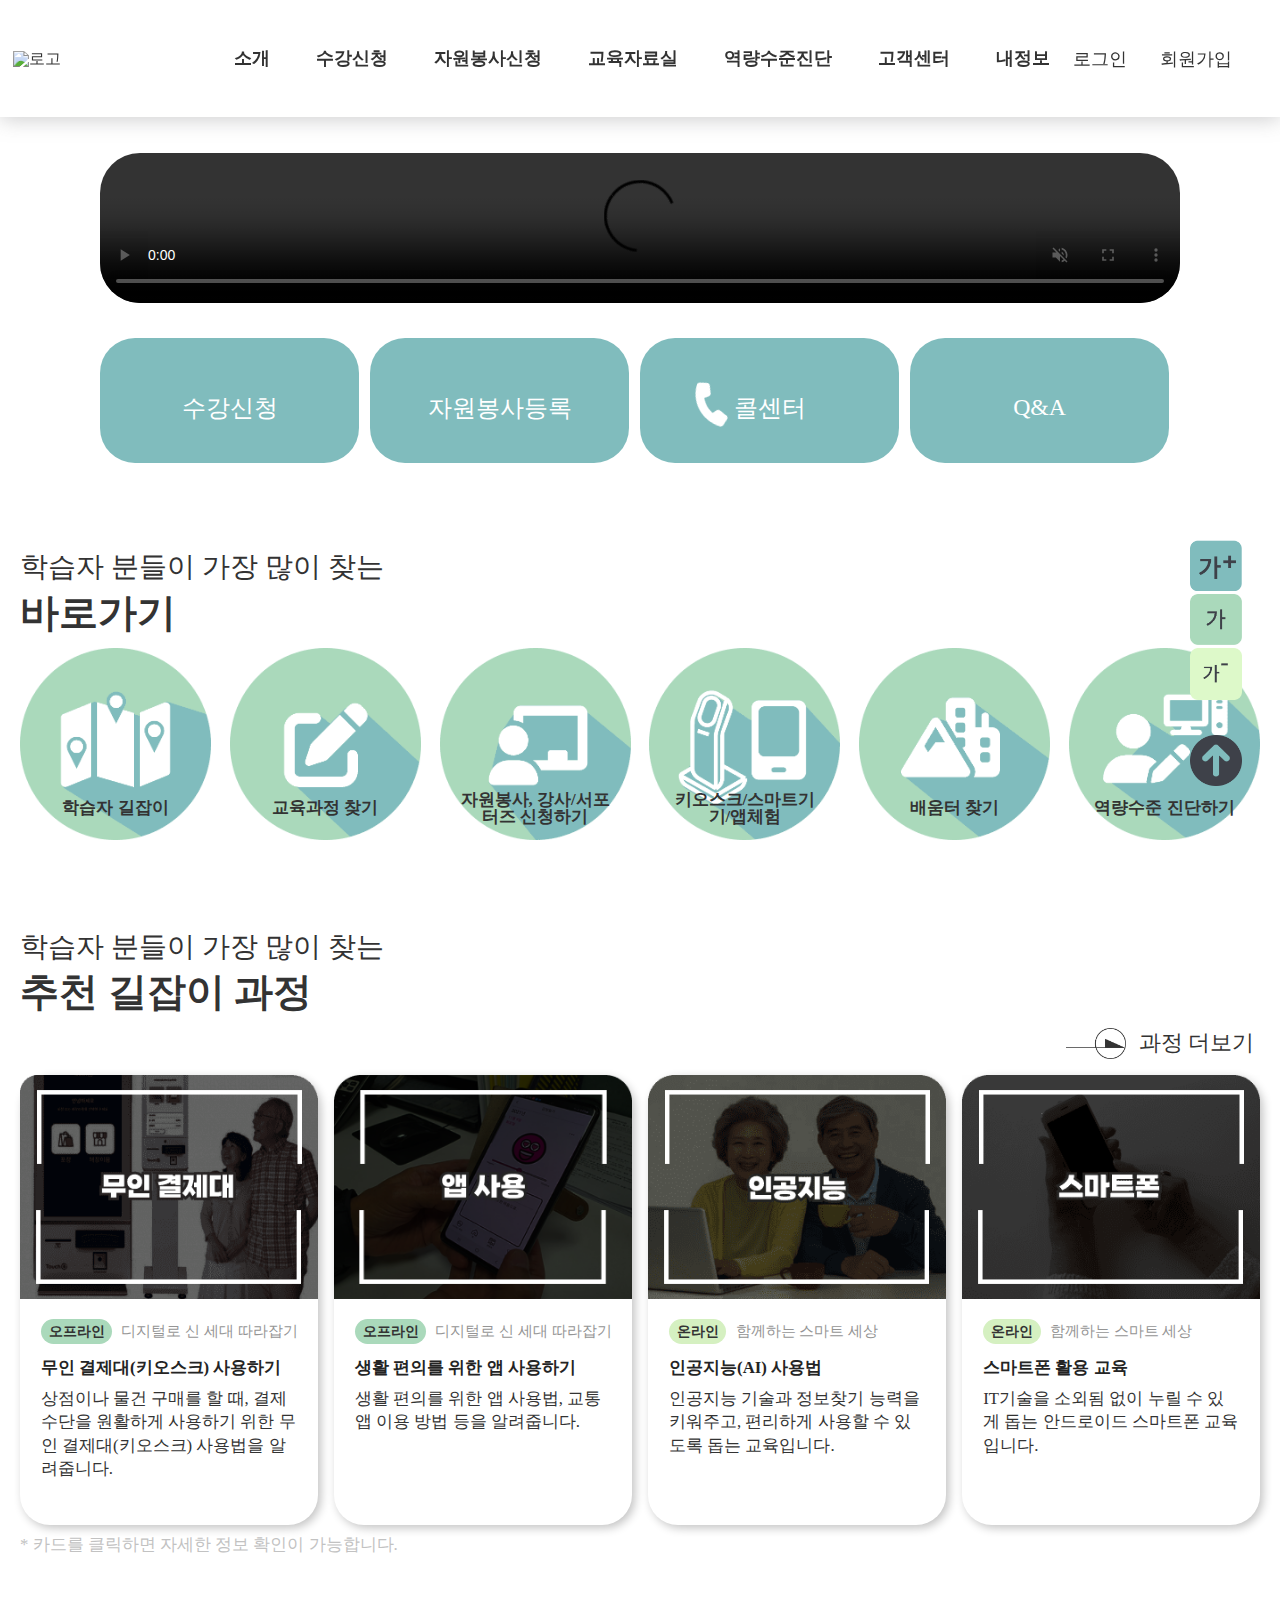
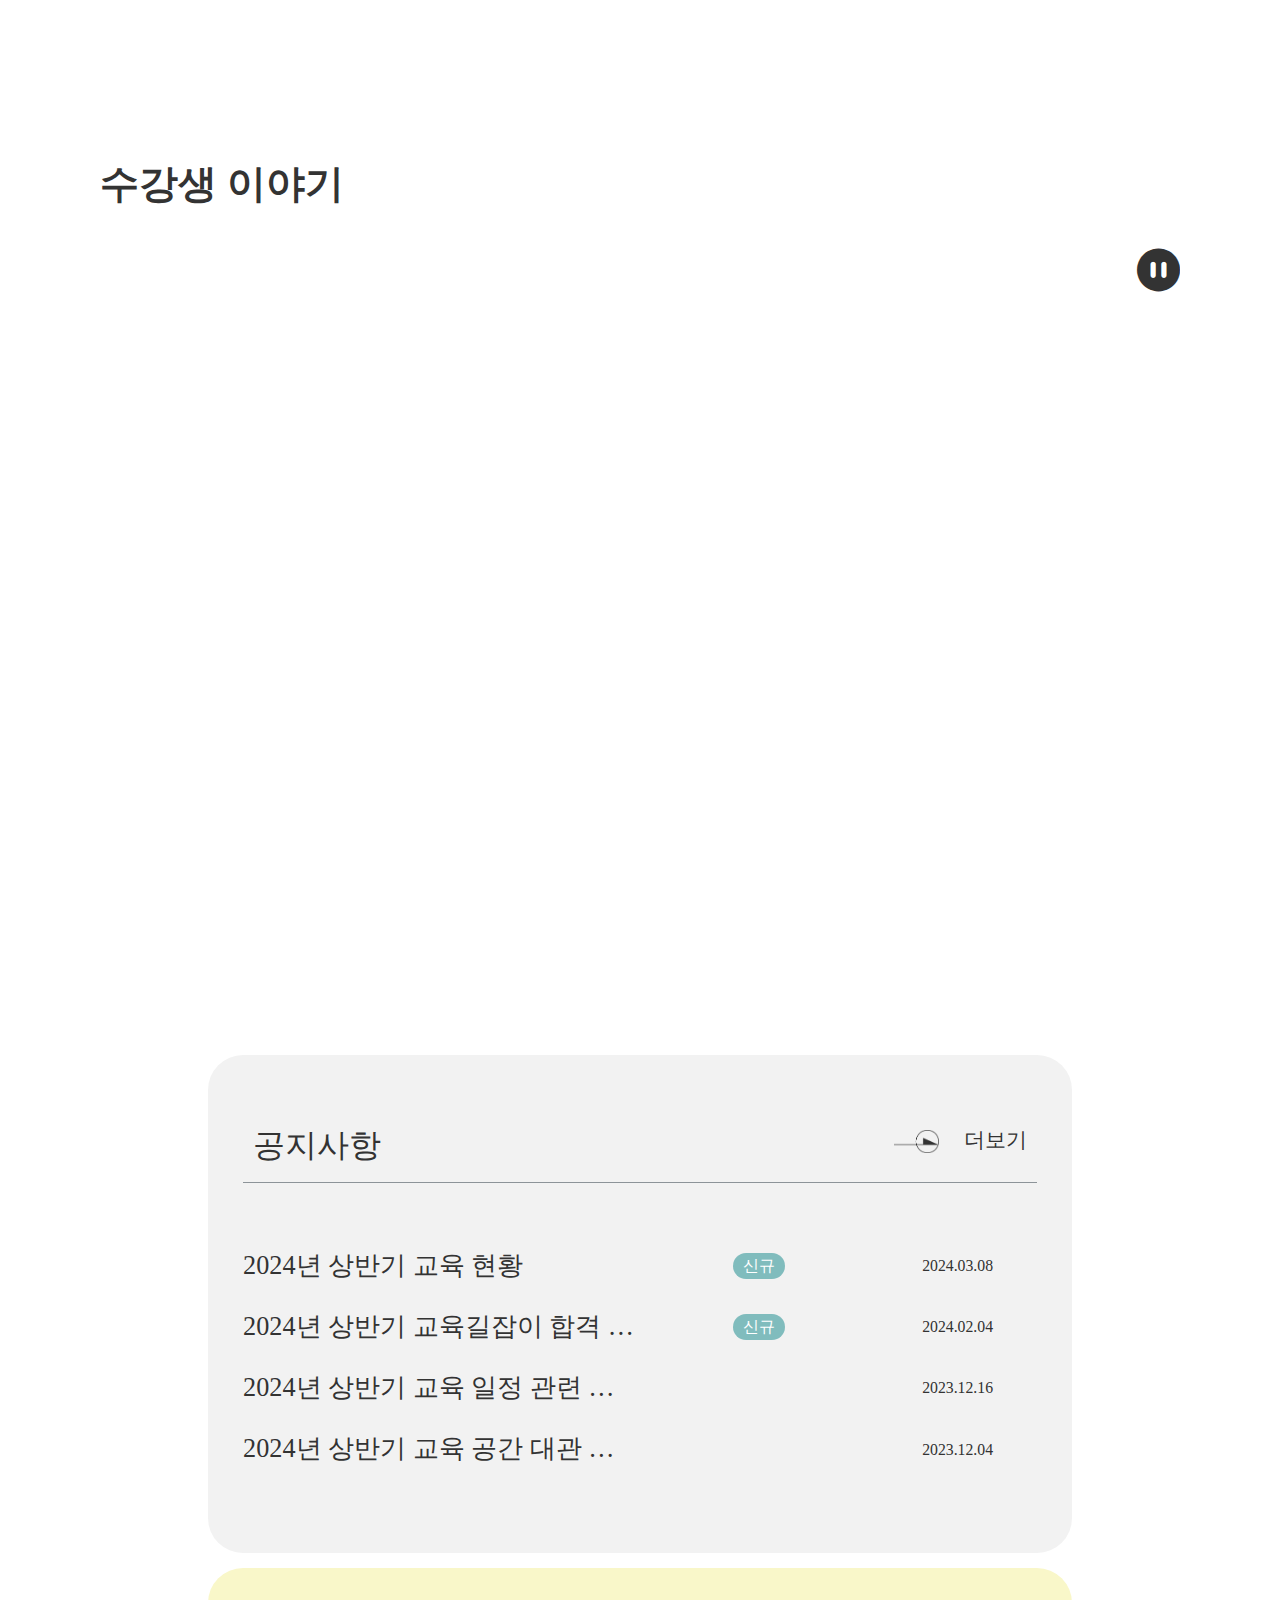
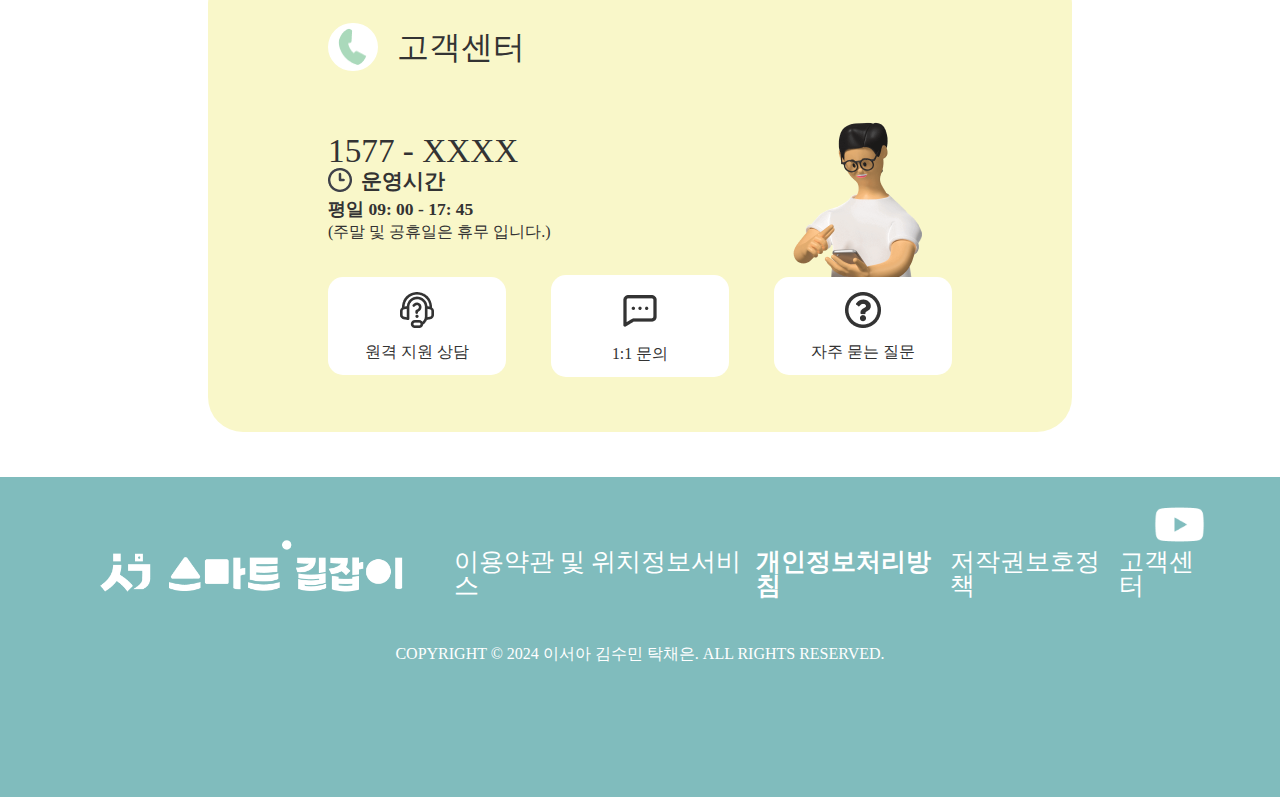
==== index.html @ c1d34598 "Merge branch 'master' into main" ====
<!DOCTYPE html>
<html lang="ko">
  <head>
    <!-- Google Tag Manager -->
    <script>
      (function (w, d, s, l, i) {
        w[l] = w[l] || [];
        w[l].push({ "gtm.start": new Date().getTime(), event: "gtm.js" });
        var f = d.getElementsByTagName(s)[0],
          j = d.createElement(s),
          dl = l != "dataLayer" ? "&l=" + l : "";
        j.async = true;
        j.src = "https://www.googletagmanager.com/gtm.js?id=" + i + dl;
        f.parentNode.insertBefore(j, f);
      })(window, document, "script", "dataLayer", "GTM-TXNQBZLL");
    </script>
    <!-- End Google Tag Manager -->

    <meta charset="UTF-8" />
    <meta name="viewport" content="width=device-width, initial-scale=1.0" />
    <title>스마트길잡이</title>
    <!-- ga적용 -->

    <!-- favicon -->
    <link rel="apple-touch-icon" sizes="57x57" href="/apple-icon-57x57.png" />
    <link rel="apple-touch-icon" sizes="60x60" href="/apple-icon-60x60.png" />
    <link rel="apple-touch-icon" sizes="72x72" href="/apple-icon-72x72.png" />
    <link rel="apple-touch-icon" sizes="76x76" href="/apple-icon-76x76.png" />
    <link rel="apple-touch-icon" sizes="114x114" href="/apple-icon-114x114.png" />
    <link rel="apple-touch-icon" sizes="120x120" href="/apple-icon-120x120.png" />
    <link rel="apple-touch-icon" sizes="144x144" href="/apple-icon-144x144.png" />
    <link rel="apple-touch-icon" sizes="152x152" href="/apple-icon-152x152.png" />
    <link rel="apple-touch-icon" sizes="180x180" href="/apple-icon-180x180.png" />
    <link rel="icon" type="image/png" sizes="192x192" href="/android-icon-192x192.png" />
    <link rel="icon" type="image/png" sizes="32x32" href="/favicon-32x32.png" />
    <link rel="icon" type="image/png" sizes="96x96" href="/favicon-96x96.png" />
    <link rel="icon" type="image/png" sizes="16x16" href="/favicon-16x16.png" />
    <link rel="manifest" href="/manifest.json" />
    <meta name="msapplication-TileColor" content="#ffffff" />
    <meta name="msapplication-TileImage" content="/ms-icon-144x144.png" />
    <meta name="theme-color" content="#ffffff" />
    <link rel="icon" href="favicon/KqGP9zKJ.ico" />
    <!-- meta tag -->
    <meta name="title" content="노인을 위한 스마트 교육 플랫폼" />
    <meta name="description" content="노인 분들을 위한 쉽고 편리한 디지털 교육 플랫폼. 스마트폰 사용법부터 온라인 금융 관리까지, 생활에 필요한 다양한 교육 콘텐츠를 제공합니다." />
    <meta name="keywords" content="노인 교육, 스마트 교육, 디지털 리터러시, 온라인 학습, 노인 대상 스마트폰 교육, 노인을 위한 IT 교육, 노인 생활 지원, 노인 온라인 금융 관리" />
    <meta name="robots" content="index, follow" />
    <meta name="author" content="노인 스마트 교육 플랫폼" />
    <meta property="og:type" content="website" />
    <meta property="og:title" content="스마트길잡이" />
    <meta property="og:description" content="모든 연령층을 위한 쉽고 편리한 디지털 교육 플랫폼. 스마트폰 사용법부터 온라인 금융 관리까지, 생활에 필요한 다양한 교육 콘텐츠를 제공합니다." />
    <meta property="og:image" content="../images/meta.png" />

    <meta property="og:url" content="https://smartgiljabi-b.vercel.app/" />

    <!-- swiper css cdn -->
    <link rel="stylesheet" href="https://cdn.jsdelivr.net/npm/swiper@11/swiper-bundle.min.css" />
    <!-- fontawesome css cdn -->
    <link rel="stylesheet" href="https://cdnjs.cloudflare.com/ajax/libs/font-awesome/6.5.2/css/all.min.css" />
    <!-- 기본css -->
    <link rel="stylesheet" href="css/reset.css" />
    <link rel="stylesheet" href="css/all.css" />
    <link rel="stylesheet" href="css/font.css" />
    <!-- 개인 css -->
    <link rel="stylesheet" href="css/cheun.css" />
    <link rel="stylesheet" href="css/sumin.css" />
    <link rel="stylesheet" href="css/seoa.css" />
    <link rel="stylesheet" href="css/seoa_responsive.css" />
    <script src="https://code.jquery.com/jquery-latest.min.js"></script>
    <!-- swiper js cdn -->
    <script src="https://cdn.jsdelivr.net/npm/swiper@11/swiper-bundle.min.js"></script>
    <!-- 기본 js cdn -->
    <script src="js/html5shiv.js"></script>
    <!-- <script src="js/prefixfree.min.js"></script> -->
    <script src="js/respond.min.js"></script>
    <!-- <script src="https://ajax.googleapis.com/ajax/libs/jquery/3.5.1/jquery.min.js"></script> -->
    <!-- 개인 js -->
    <script src="js/cheun.js"></script>
    <script src="js/sumin.js"></script>
    <script src="js/seoa.js"></script>
    <script src="js/gesipan.js"></script>


    <!-- Google tag (gtag.js) -->
    <script async src="https://www.googletagmanager.com/gtag/js?id=G-F79E89B1V0"></script>
    <script>
      window.dataLayer = window.dataLayer || [];
      function gtag() {
        dataLayer.push(arguments);
      }
      gtag("js", new Date());

      gtag("config", "G-F79E89B1V0");
    </script>

  </head>
  <body id="txtbox">
    <!-- Google Tag Manager (noscript) -->
    <noscript><iframe src="https://www.googletagmanager.com/ns.html?id=GTM-TXNQBZLL" height="0" width="0" style="display: none; visibility: hidden"></iframe></noscript>
    <!-- End Google Tag Manager (noscript) -->
    <!-- 탑버튼 -->
    <div class="sidebtn">
      <div class="hangulbtn">
        <img src="images/topbtn/big.png" alt="빅" class="big" /> <br />
        <img src="images/topbtn/middle.png" alt="중간" class="middle" /> <br />
        <img src="images/topbtn/small.png" alt="작은" class="small" />
      </div>
      <br />
      <br />
      <div class="topbtn">
        <img src="images/topbtn/topbtn.png" alt="탑버튼" />
      </div>
    </div>
    <div class="wrap">
      <!-- 채은영역 -->
      <div class="header-wrap .scrolled">
        <div class="header">
          <!-- 모바일메뉴 -->
          <a href="#" class="logo">
            <img src="images/main_logo.png" alt="로고" />
          </a>
          <div class="header-menuline">
            <div class="header-menu">
              <ul>
                <li><a href="">소개</a></li>
                <li class="hd-menu1"><a href="">수강신청</a></li>
                <li id="volunteer-apply"><a href="">자원봉사신청</a></li>
                <li><a href="gesipan.html">교육자료실</a></li>
                <li><a href="">역량수준진단</a></li>
                <li><a href="">고객센터</a></li>
                <li><a href="">내정보</a></li>
              </ul>
              <ul>
                <li class="hd-menu2"><a href="">교육과정찾기</a></li>
                <li class="hd-menu3"><a href="">자원봉사등록</a></li>
              </ul>
            </div>
            <div class="header-signup">
              <div id="login-section">
                <a href="login.html"><button id="login-button">로그인</button></a>
              </div>
              <div id="dashboard-section" style="display: none">
                <div id="username-display"></div>
                <button id="logout-button">로그아웃</button>
              </div>
              <div id="signup-section">
                <button id="signup-button">회원가입</button>
              </div>
            </div>
            <!-- 모바일메뉴 -->
            <button class="mbt">
              <span></span>
              <span></span>
              <span></span>
            </button>
            <div class="nav-mb">
              <ul class="nav-mb-gnb">
                <div class="nav-flex">
                  <li><a href="login.html">로그인</a></li>
                  <li><a href="#">회원가입</a></li>
                </div>
                <li><a href="#">소개</a></li>
                <li><a href="#">수강신청</a></li>
                <li><a href="#">자원봉사신청</a></li>
                <li><a href="gesipan.html">교육자료실</a></li>
                <li><a href="#">역량수준진단</a></li>
                <li><a href="#">고객센터</a></li>
                <li><a href="#">내정보</a></li>
              </ul>
            </div>
          </div>
        </div>
      </div>
      <div class="visual-wrap inner">
        <video src="images/vi.mp4" controls autoplay muted id="vs-video"></video>
        <div class="visual-button">
          <div class="flex1">
            <a href=""><button class="sugang">수강신청</button></a>
            <a href=""><button class="bongsa">자원봉사등록</button></a>
          </div>
          <div class="flex2">
            <a href=""
              ><button class="callcenter"><img src="images/phonepng.png" alt="콜센터이미지" id="callimg" />콜센터</button></a
            >
            <a href=""><button class="qna">Q&A</button></a>
          </div>
        </div>
      </div>
      <!-- 서아영역 -->
      <section class="shortcut">
        <div class="inner">
          <p class="find">학습자 분들이 가장 많이 찾는</p>
          <h2 class="section-title">바로가기</h2>
          <ul class="shortcutbtn">
            <li class="shortcutbtnli">
              <div class="padding"><span class="shortbtnti">학습자 길잡이</span></div>
              <img class="shortbtnimg" src="images/shortcut/giljab.png" alt="학습자 길잡이" />
            </li>
            <li class="shortcutbtnli">
              <div class="padding"><span class="shortbtnti">교육과정 찾기</span></div>
              <img class="shortbtnimg" src="images/shortcut/gyouk.png" alt="교육과정 찾기" />
            </li>
            <li class="shortcutbtnli">
              <div class="padding">
                <span class="shortbtnti">자원봉사, 강사/서포터즈 신청하기</span>
              </div>
              <img class="shortbtnimg" src="images/shortcut/jawon.png" alt="자원봉사" />
            </li>
            <li class="shortcutbtnli">
              <div class="padding"><span class="shortbtnti">키오스크/스마트기기/앱체험</span></div>
              <img class="shortbtnimg" src="images/shortcut/kiosk.png" alt="키오스크" />
            </li>
            <li class="shortcutbtnli">
              <div class="padding"><span class="shortbtnti">배움터 찾기</span></div>
              <img class="shortbtnimg" src="images/shortcut/baeum.png" alt="배움터 찾기" />
            </li>
            <li class="shortcutbtnli">
              <div class="padding"><span class="shortbtnti">역량수준 진단하기</span></div>
              <img class="shortbtnimg" src="images/shortcut/sujun.png" alt="역량수준 진단" />
            </li>
          </ul>
        </div>
      </section>
      <section class="recommend">
        <div class="inner">
          <p class="find">학습자 분들이 가장 많이 찾는</p>
          <h2 class="section-title">추천 길잡이 과정</h2>
          <a href="#" class="morebtn"
            ><img src="images/recommend/morebtn.png" alt="버튼" />
            <p class="recommendmore">과정 더보기</p></a
          >
          <ul>
            <li>
              <img src="images/recommend/kiosk0.png" alt="무인결제대" id="changeableImage" class="image-size" />
              <div class="gangbox">
                <div class="subtit">
                  <span class="offline">오프라인</span>
                  <span class="gangboxtit">디지털로 신 세대 따라잡기</span>
                </div>
                <p class="ksas">무인 결제대(키오스크) 사용하기</p>
                <p class="ksas2">상점이나 물건 구매를 할 때, 결제수단을 원활하게 사용하기 위한 무인 결제대(키오스크) 사용법을 알려줍니다.</p>
              </div>
            </li>
            <li>
              <img src="images/recommend/app0.png" alt="앱사용" id="changeableImage2" class="image-size" />
              <div class="gangbox">
                <div class="subtit">
                  <span class="offline">오프라인</span>
                  <span class="gangboxtit">디지털로 신 세대 따라잡기</span>
                </div>
                <p class="ksas">생활 편의를 위한 앱 사용하기</p>
                <p class="ksas2">생활 편의를 위한 앱 사용법, 교통 앱 이용 방법 등을 알려줍니다.</p>
              </div>
            </li>
            <li>
              <a href="gesipan.html">

                <img src="images/recommend/AI0.png" alt="인공지능" id="changeableImage3" class="image-size" />
                <div class="gangbox">
                  <div class="subtit">
                    <span class="online">온라인</span>
                    <span class="gangboxtit">함께하는 스마트 세상</span>
                  </div>
                  <p class="ksas">인공지능(AI) 사용법</p>
                  <p class="ksas2">인공지능 기술과 정보찾기 능력을 키워주고, 편리하게 사용할 수 있도록 돕는 교육입니다.</p>
                </div>
              </a>
            </li>
            <li>
              <a href="gesipan.html">
                <img src="images/recommend/smartphone0.png" alt="스마트폰" id="changeableImage4" class="image-size" />
                <div class="gangbox">
                  <div class="subtit">
                    <span class="online">온라인</span>
                    <span class="gangboxtit">함께하는 스마트 세상</span>
                  </div>
                  <p class="ksas">스마트폰 활용 교육</p>
                  <p class="ksas2">IT기술을 소외됨 없이 누릴 수 있게 돕는 안드로이드 스마트폰 교육입니다.</p>
                </div>
              </a>

            </li>
          </ul>
          <p class="card">* 카드를 클릭하면 자세한 정보 확인이 가능합니다.</p>
        </div>
      </section>
      <!-- 서아영역 -->
      <!-- 수민영역 -->
      <!-- 수강생 이야기 (review) 영역 -->
      <section class="review">
        <div class="inner">
          <h2 class="section-title">수강생 이야기</h2>
          <div class="swiper sw-review">
            <i class="fa-solid fa-circle-pause" id="stop_btn"></i>
            <div class="swiper-wrapper" id="data-review">
              <!-- json 데이터 출력 -->
            </div>
          </div>
        </div>
      </section>
      <!-- 공지사항 / 고객센터 영역 -->
      <section class="notice">
        <div class="inner">
          <div class="notice-box">
            <div class="notice-title-box">
              <h2 class="notice-title">공지사항</h2>
              <a href="#" class="cs-more">더보기</a>
            </div>
            <ul class="notice-list" id="data-notice">
              <!-- json 데이터 출력 -->
            </ul>
          </div>
          <div class="cs-center-box">
            <img src="images/phone-icon.png" alt="전화아이콘" class="phone-icon" />
            <h2 class="notice-title">고객센터</h2>
            <p class="cs-center-num">1577 - XXXX</p>
            <div class="time-box">
              <img src="images/clock-icon.png" alt="시계 아이콘" class="clock-icon" />
              <span class="time-title">운영시간</span>
              <p class="time-info">평일 09: 00 - 17: 45</p>
              <p class="time-info-sub">(주말 및 공휴일은 휴무 입니다.)</p>
            </div>

            <img src="images/csarea-people.png" alt="사람 이미지" class="cs-people-img" />
            <div class="cs-quick-menu-box">
              <a href="#">
                <img src="images/assist-icon.png" alt="원격지원상담" />
                <p class="quick-menu-title">원격 지원 상담</p>
              </a>
              <a href="#">
                <img src="images/message-icon.png" alt="1:1 문의" />
                <p class="quick-menu-title">1:1 문의</p>
              </a>
              <a href="#">
                <img src="images/frquestion-icon.png" alt="자주 묻는 질문" />
                <p class="quick-menu-title">자주 묻는 질문</p>
              </a>
            </div>
          </div>
        </div>
      </section>
      <!-- 하단 footer 영역 -->
      <footer class="footer">
        <a href="#" class="youtube-logo">
          <img src="images/youtube_logo.png" alt="유튜브 로고" />
        </a>
        <div class="footer-wrap">
          <a href="index.html" class="ft-logo">
            <img src="images/main_logo_w.png" alt="하단홈페이지로고" />
          </a>
          <a href="#">이용약관 및 위치정보서비스</a>
          <a href="#"><b>개인정보처리방침</b></a>
          <a href="#">저작권보호정책</a>
          <a href="#">고객센터</a>
        </div>
        <p class="copy">COPYRIGHT © 2024 이서아 김수민 탁채은. ALL RIGHTS RESERVED.</p>
      </footer>
    </div>
    <script>
      $(document).ready(function () {
        let currentFontSize = parseFloat($("html").css("font-size")); // 현재 html의 폰트 크기를 파싱

        $(".big").click(function () {
          if (currentFontSize < 21) {
            currentFontSize++; // 폰트 크기를 1px 증가
          }
          $("html").css("font-size", currentFontSize + "px");
        });

        $(".middle").click(function () {
          currentFontSize = 16; // 폰트 크기를 22px로 설정
          $("html").css("font-size", currentFontSize + "px");
        });

        $(".small").click(function () {
          if (currentFontSize > 11) {
            currentFontSize--; // 폰트 크기를 1px 감소
          }
          $("html").css("font-size", currentFontSize + "px");
        });
      });
    </script>
  </body>
</html>
---- css/all.css ----
@charset "utf-8";
* {
  margin: 0;
  padding: 0;
  box-sizing: border-box;
}
body {
  font-family: "Pretendard-Regular";
  font-size: 16px;
  color: #333;
}

/* 전체 section style */
.inner {
  max-width: 1400px;
  margin: 0 auto;
  padding: 45px 0;
}
.section-title {
  font-family: "GangwonEduPowerExtraBoldA";
  font-size: 2.75rem;
  font-weight: 700;
}
@media screen and (max-width: 1400px) {
  html {
    font-size: 14px;
  }
}

@media screen and (max-width: 480px) {
  html {
    font-size: 12px;
  }
}
---- css/font.css ----
@font-face {
  font-family: "Pretendard-Regular";
  src: url("https://cdn.jsdelivr.net/gh/Project-Noonnu/noonfonts_2107@1.1/Pretendard-Regular.woff") format("woff");
  font-weight: 400;
  font-style: normal;
}
@font-face {
    font-family: 'GangwonEduPowerExtraBoldA';
    src: url('https://cdn.jsdelivr.net/gh/projectnoonnu/noonfonts_2201-2@1.0/GangwonEduPowerExtraBoldA.woff') format('woff');
    font-weight: normal;
    font-style: normal;
}
---- css/cheun.css ----
@charset "utf-8";
@import url(font.css);
@import url(all.css);


.header-wrap {
  display: flex;
  position: fixed;
  top: 0;
  left: 0;
  width: 100%;
  background-color: rgba(255, 255, 255, 0.4); 
  backdrop-filter: blur(0); 
  transition: backdrop-filter 0.3s; 
  box-shadow: 0 2px 20px 0 rgba(117, 117, 119, 0.37);
  z-index: 1000; 
  height: 13%;
}
.header-wrap.scrolled {
  backdrop-filter: blur(7px); /* 블러 효과 적용 */
}

/* 스크롤 내렸을 때 블러 효과 적용 */


/* 모바일메뉴 */
.mbt {
  display: none;
  position: absolute;
  top: 40%;
  right: 58px;
  width: 40px;
  height: 30px;
  background-color: transparent;
  /* font-size: 0; */
  border: 0;
  cursor: pointer;
}
.mbt.active span {
  background-color: #222;
}
.mbt span {
  position: absolute;
  left: 0;
  top: 0;
  display: block;
  width: 100%;
  height: 2px;
  background-color: #000000;
}
.mbt span:nth-child(1) {
  top: 0;
  transform-origin: 0 50%;
  transition: all 0.3s;
}
.mbt.ani span:nth-child(1) {
  transform: rotate(45deg);
}
.mbt span:nth-child(2) {
  top: 50%;
}
.mbt.ani span:nth-child(2) {
  opacity: 0;
}
.mbt span:nth-child(3) {
  top: 100%;
  transform-origin: 0 50%;
  transition: all 0.3s;
}
.mbt.ani span:nth-child(3) {
  transform: rotate(-45deg);
}

/* 모바일 gnb */
.nav-mb {
  position: absolute;
  left: 100%;
  top: 100px;
  width: 100%;
  height: calc(100vh - 70px);
  background-color: #fff;
  opacity: 0;
  transition: all 0.3s;
}
.nav-mb.active {
  left: 0%;
  opacity: 1;
}
.nav-mb-gnb  li {
  line-height: 67px;
}
.nav-mb-gnb li a {
  display: block;
  padding: 0 40px;
  font-size: 24px;
  color: #222;
  border-bottom: 1px solid #e5e5e5;
}
.nav-flex >li > a{
  border-bottom: 0;
}
.header{
  position: relative;
  width: 100%;
  display: flex;
  align-items: center;
  padding: 1%;
}
.logo{
position: relative;
display: block;
  width: 20%;
  /* height: 100%; */
  /* background-color: #333333; */
}
.logo img{

 position: relative;
  width: 100%;
  /* height: 100%; */
  /* top: 16%; */

}
.header-menuline{
  display: flex;
  justify-content: space-around;
  width: 100%;
  padding: 1%;
  align-items: center;
 
}
.header-menu{
  width: 80%;
  position: relative;
}

.header-menu >ul{
  width: 100%;
  display: flex;
  gap: 1%;
  justify-content: space-between;
  font-size: 1.3rem;

}

.header-menu> ul >li> a{
display: block;
  color: #333333;
  text-decoration: none;
  font-family: "Pretendard-Regular";
  font-weight: 700;


 
}
.header-menu> ul >li >a:hover{
color: #80bcbd;


}
.hd-menu1{
position: relative;
}
.hd-menu1 > a{
display: block;
position: relative;
}

#login-button:hover{
color: #80bcbd;
}
#signup-button:hover{
color: #80bcbd;
}
.header-signup{
  display: flex;
  width: 20%;
  gap: 5%;
  align-items: center;
  justify-content: space-evenly;
}
#volunteer-apply{
position: relative;
}
.header-signup button{
  width: 100%;
  border: none;
  background: none;
 font-size: 1.3rem;
 
 font-family: "Pretendard-Regular";
 cursor: pointer;
 color: #333333;
}
.hd-menu2 {
display: none;
position: absolute;
top: 32px;
left:124px;
background-color: #80bcbd;
border-radius: 35px;
width:130px ;
text-align: center;
padding: 20px 0;
z-index: 1;
line-height: 1.2;
}
.hd-menu3{
display: none;
position: absolute;
top: 32px;
left: 324px;
background-color: #80bcbd;
border-radius: 35px;
width:130px ;
text-align: center;
padding: 20px 0;
z-index: 1;
line-height: 1.2;
}
.hd-menu2 >li{
text-align: center;
}
.hd-menu2.active{
display: block !important;

}
.hd-menu3.active{
display: block !important;

}
.hd-menu2 a{
display: block;
position: absolute;
color: #fff !important;
right: 13%;
text-align: center;
top: 22%;
font-size: 1.2rem;

}

.hd-menu3 a{
position: absolute;
color: #fff !important;
right: 13%;
text-align: center;
top: 22%;
font-size: 1.2rem;

}
.hd-menu3:hover{
background-color: #aad9bb;

}
#vs-video{
    width: 100%;
    border-radius: 40px;
    margin-top: 10%;
   height: 100%;
}

.visual-button{
    display: flex;
    width: 100%;
}
.flex1{
    display: flex;
    width: 100%;
margin-top: 3%;
}

.flex2{
    display: flex;
    width: 100%;
    margin-top: 3%;
}
/* .visual-button{
display: flex;
width: 100%;
margin-top: 3%;
justify-content: space-around;
} */
.visual-button  button {
    background-color: #80bcbd;
    border: 1px #80bcbd;
    border-radius: 35px;
    width: 96%;
    height: 125px;
    font-size: 1.7rem;
    font-family: 'GangwonEduPowerExtraBoldA';   
    color: #fff;
    padding-top: 5%;
    cursor: pointer;

}
.visual-button a{
    width: 100%;
}

.callcenter{
    align-items: center;
    position: relative;
}


#callimg{
    width: 15%;
    height: 30%;
    position: absolute;
    right: 65%;
    top:37%;
    transform: rotate(17deg);
}
.visual-button button:hover {
    background-color: #397072; 
    color: #ffffff; 
  }
 




  @media screen and (max-width: 1631px) {
    .hd-menu2 {
      /* display: none; */
      position: absolute;
      top: 130%;
      left: 10%;
      background-color: #80bcbd;
      border-radius: 35px;
      height: 147%;
      width: 11%;
      text-align: center;
      
      z-index: 1;
    }
    .hd-menu3 {
  
      top: 130%;
      left: 26.5%;
      height: 147%;
      width: 11.1%;
    }
    .hd-menu3 a{
    right: 13%;
    top: 22%;
    font-size: 1.1rem;
    }
    .hd-menu2 a{
  
    right: 13%;
    text-align: center;
    top: 22%;
    font-size: 1.1rem;
    
    }
  
  
  }
  @media screen and (max-width: 1494px){
    .hd-menu2 {
      /* display: none; */
      position: absolute;
      top: 130%;
      left: 9.5%;
      background-color: #80bcbd;
      border-radius: 35px;
      height: 147%;
      width: 11%;
      text-align: center;
      
      z-index: 1;
    }
    .hd-menu3 {
  
      top: 130%;
      left: 26%;
      height: 147%;
      width: 11.1%;
    }
    .hd-menu3 a{
    right: 13%;
    top: 22%;
    font-size: 1rem;
    }
    .hd-menu2 a{
  
    right: 13%;
    text-align: center;
    top: 22%;
    font-size: 1rem;
    
    }
  } 
  @media screen and (max-width: 1189px){
    .hd-menu2 {
      width: 12%;
      left: 24%;
    }
    .hd-menu3 {
      width: 12%;
     
      left: 7.5%;
    }
   
    
  }
  @media screen and (max-width: 1190px){
    .hd-menu2 {
      width: 12%;
      left: 9%;
    }
    .hd-menu3 {
      width: 12%;
      left: 25.2%;
    }
  
  
  }
  @media screen and (max-width: 944px){
    .header-menu ul{
        font-size: 1.1rem;
    }
    
  
    .visual-button button {
        font-size: 1.5rem;
        font-family: 'GangwonEduPowerExtraBoldA';
        color: #fff;
    }
 
}

@media screen and (max-width: 1077px){
  #phone1, #phone2{
    position: absolute;
    right: -7%;
    top: 55%;
   
  }
  .hd-menu2 {
    width: 14%;
    left: 9%;
  }
  .hd-menu3 {
    width: 14%;
    left: 25.2%;
  }
}

@media screen and (max-width: 881px){
  .visual-button > a > button {
    font-size: 1.2rem;}

    #phone1, #phone2{
      position: absolute;
      right: -11%;
      top: 38%;
     
    }
    .hd-menu2 {
      width: 16%;
      left: 6%;
    }
    .hd-menu3 {
      width: 16%;
      left: 23%;
    }
  
}

  @media screen and (max-width: 876px){
    .header-signup button {
        font-size: 1.2rem;
    }
  }
  @media screen and (max-width: 822px){
    .header-menu ul{
        font-size: 1rem;
    }
    .header-menuline{
        padding: 4.3%;
    }
  
    .header-signup button {
        font-size: 1rem;
    }
    #callimg {
        width: 15%;
        height: 30%;
        position: absolute;
        right: 70%;
        top: 37%;
        transform: rotate(17deg);
    }
  }
  @media screen and (max-width: 794px){

    .hd-menu2 {
      width: 17%;
      left: 6%;
    }
    .hd-menu3 {
      width: 17%;
      left: 23%;
    }
  
  
  }
  @media screen and (max-width: 768px){
    #vs-video {
      width: 100%;
      border-radius: 40px;
      margin-top: 18%;
  }
    .header-wrap {
      width: auto; /* 화면이 768px 이하일 때 너비를 자동으로 조정합니다. */
    }
    .logo {
      position: relative;
      display: block;
      width: 40%;
      /* height: 100%; */
      /* background-color: #333333; */
  }
    .visual-button{
    flex-direction: column;
}
.visual-button  button {

  font-size: 1.7rem;
  font-family: 'GangwonEduPowerExtraBoldA';   


}
.nav-flex{
  display: flex;
  justify-content: space-around;
border-bottom: 1px solid #e5e5e5;

}
#callimg {
    width: 12%;
    height: 30%;
    position: absolute;
    right: 65%;
    top: 37%;
    transform: rotate(17deg);
}

.header-menu{
    display: none;
}
.header-signup{
    display: none;
}
.mbt{
    display: block;
   
}


.mbt.ani {
    display: block;
}

.flex3{
  display: flex;
}
.nav-mb-gnb{
  display: block;
}



  }

  @media screen and (max-width: 712px){
    
      .header-menuline{
        display: flex;
        justify-content: space-around;
        width: 100%;
        padding: 1%;
        
    }
  }

  @media screen and (max-width: 547px){
    #vs-video{
      width: 100%;
      border-radius: 40px;
      margin-top: 20%;
     
  }
 
  }
  @media screen and (max-width: 460px){


    .logo{
      position: relative;
      display: block;
        width: 100%;
        /* height: 100%; */
        /* background-color: #333333; */
    }
    .logo img{
    
       position: relative;
        width: 100%;
        /* height: 100%; */
        /* top: 16%; */
    
    }

  }
  @media screen and (max-width: 370px){

    .visual-button  button {
      background-color: #80bcbd;
      border: 1px #80bcbd;
      border-radius: 20px;
      width: 96%;
      height: 125px;
      font-size: 1.7rem;
      color: #fff;
 
  
  }
    .visual-button a {
      width: 100%;
  }
  #callimg {
    width: 15%;
    height: 29%;
    position: absolute;
    right: 73%;
    top: 37%;
    transform: rotate(17deg);
}
#vs-video{
  width: 100%;
  border-radius: 22px;
  margin-top: 30%;
}

.logo{
  position: relative;
  display: block;
    width: 100%;
    /* height: 100%; */
    /* background-color: #333333; */
}
.logo img{

   position: relative;
    width: 100%;
    /* height: 100%; */
    /* top: 16%; */

}
.mbt {

  position: absolute;
  top: 40%;
  right: 20px;
  width: 30px;
  height: 20px;
  background-color: transparent;
  /* font-size: 0; */
  border: 0;
  cursor: pointer;
}
.visual-button a button{
  height: 200%;

}
.flex2{
  margin-top: 40px;
}
.nav-mb-gnb > li{
  line-height: 60px;
}
.nav-mb-gnb >li >a{
  font-size: 1.3rem;
}
.nav-flex >li >a{
  font-size: 1.3rem;
}




  }
  @media screen and (max-width: 320px){
    .visual-button  button {
      background-color: #80bcbd;
      border: 1px #80bcbd;
      border-radius: 20px;
      width: 96%;
      height: 125px;
      font-size: 1.7rem;
      color: #fff;
 
  
  }
    .visual-button a {
      width: 100%;
  }
  #callimg {
    width: 15%;
    height: 29%;
    position: absolute;
    right: 73%;
    top: 37%;
    transform: rotate(17deg);
}
#vs-video{
  width: 100%;
  border-radius: 22px;
  margin-top: 30%;
}

.logo{
  position: relative;
  display: block;
    width: 100%;
    /* height: 100%; */
    /* background-color: #333333; */
}
.logo img{

   position: relative;
    width: 100%;
    /* height: 100%; */
    /* top: 16%; */

}
.mbt {

  position: absolute;
  top: 40%;
  right: 20px;
  width: 30px;
  height: 20px;
  background-color: transparent;
  /* font-size: 0; */
  border: 0;
  cursor: pointer;
}
.visual-button a button{
  height: 200%;

}
.flex2{
  margin-top: 40px;
}
.nav-mb-gnb > li{
  line-height: 60px;
}
.nav-mb-gnb >li >a{
  font-size: 1.3rem;
}
.nav-flex >li >a{
  font-size: 1.3rem;
}

}
---- css/sumin.css ----
@charset "utf-8";
@import url(font.css);
@import url(all.css);
/* review 영역 */
.review {
  position: relative;
  display: block;
  padding: 7% 0;
}
.review .inner {
  height: 50.41vw;
  padding: 6% 0;
}
.sw-review {
  height: 100%;
  padding: 10% 0 0;
}
.sw-review .fa-solid {
  position: absolute;
  top: 30px;
  right: 0;
  font-size: 43px;
}
.sw-review .swiper-wrapper {
  height: 100%;
  transition-timing-function: linear;
  user-select: none;
}
.sw-review .swiper-slide {
  width: 62.5% !important;
  height: 100%;
}
/* big slide */
.swreview-wrap {
  position: relative;
  display: flex;
  justify-content: space-between;
  align-items: center;
  width: 100%;
  height: 100%;
}
.sw-review-left {
  position: relative;
  display: block;
  width: 40%;
  height: 100%;
  padding: 35px;
  background-color: #f2f2f2;
  border-radius: 35px 0 0 35px;
}
.sw-review-left img {
  vertical-align: top;
  padding-right: 15px;
}
.review-title {
  display: inline-block;
  padding: 5px 25px;
  margin-bottom: 14%;
  font-size: 1.625rem;
  font-weight: 700;
  text-align: center;
  border-radius: 15px;
  background-color: #fff;
}
.review-info-title {
  font-size: 1.625rem;
  font-weight: 700;
  line-height: 1.24;
  padding-left: 5%;
  margin-bottom: 14%;
  /* 줄바꿈 방지 */
  white-space: wrap;
  /* 상대너비 설정 */
  max-width: 100%;
  overflow: hidden;
}
.review-info-sub {
  padding-left: 5%;
  font-size: 1.25rem;
  color: #3e4149;
}
.review-year {
  padding-left: 5%;
  margin-top: 85%;
  color: #959595;
}
.swreview-right {
  position: relative;
  display: flex;
  align-items: center;
  justify-content: center;
  width: 60%;
  height: 100%;
  padding: 65px;
  background-color: #aad9bb;
  border-radius: 0 35px 35px 0;
}
.swreview-right img {
  width: 100%;
  height: 100%;
  object-fit: cover;
  border-radius: 35px;
}
/* small-slide */
.sw-review .mini {
  width: calc(100% / 3.5) !important;
}
.swreview-mini-wrap {
  width: 100%;
  height: 100%;
  flex-direction: column;
}
.srl-mini {
  width: 100%;
  height: 60%;
  border-radius: 35px 35px 0 0;
}
.srl-mini .review-year {
  margin-top: 25%;
}
.mini .review-info-title {
  font-size: 1.625rem;
  font-weight: 700;
  line-height: 1.24;
  padding-left: 5%;
  margin-bottom: 14%;
  /* 줄바꿈 방지 */
  white-space: nowrap;
  /* 말줄임 표시 (...) 추가 */
  text-overflow: ellipsis;
  /* 넘치는 거 방지 */
  overflow: hidden;
  /* 상대너비 설정 */
  max-width: 100%;
}
.srr-mini {
  width: 100%;
  height: 40%;
  padding: 0;
  border-radius: 0 0 35px 35px;
  overflow: hidden;
}
.srr-mini img {
  width: 100%;
  height: 100%;
  border-radius: 0;
}
#stop_btn {
  z-index: 99;
  cursor: pointer;
}
/* notice area */
.notice {
  position: relative;
  display: block;
  padding: 0;
}
.notice .inner {
  display: flex;
  justify-content: center;
  align-items: center;
  gap: 15px;
}
.notice-box {
  position: relative;
  display: block;
  width: 60%;
  height: 25.45vw;
  background-color: #f2f2f2;
  border-radius: 35px;
  padding: 35px;
}
.notice-title-box {
  display: flex;
  justify-content: space-between;
  border-bottom: 1px solid #8d9499;
  padding: 20px 10px;
}
.notice-title {
  font-size: 2.25rem;
  font-family: "GangwonEduPowerExtraBoldA";
}
.cs-more {
  position: relative;
  display: block;
  font-size: 1.5rem;
}
.cs-more:hover {
  font-weight: 700;
}
.cs-more:hover::before {
  left: -55px;
}
.cs-more::before {
  content: "";
  position: absolute;
  display: block;
  top: 0;
  left: -70px;
  width: 45px;
  height: 23px;
  background: url("../images/recommend/morebtn.png") no-repeat center / cover;
  transition: all 0.6s;
}
.notice-list {
  position: relative;
  display: block;
  padding: 35px 0;
}
.noti-list-li {
  display: flex;
  justify-content: space-between;
  align-items: center;
  height: calc(100% / 4);
  width: 100%;
  padding-top: 35px;
}
.noti-list-pr {
  position: relative;
  font-size: 1.875rem;
  /* 줄바꿈 방지 */
  white-space: nowrap;
  /* 말줄임 표시 (...) 추가 */
  text-overflow: ellipsis;
  /* 넘치는 거 방지 */
  overflow: hidden;
  /* 상대너비 설정 */
  max-width: 60%;
  width: 50%;
  transition: all 0.3s;
}
.notice-new {
  color: #fff;
  background-color: #80bcbd;
  padding: 5px 10px;
  border-radius: 35px;
}
.noti-list-pr:hover {
  text-decoration: 1.5px underline;
}
.noti-date {
  display: block;
  width: 20%;
  font-size: 1.125rem;
  text-align: center;
}
/* cs center field */
.cs-center-box {
  width: 40%;
  height: 25.45vw;
  position: relative;
  display: block;
  border-radius: 35px;
  background-color: #f9f7c9;
  padding: 35px;
}
.phone-icon {
  vertical-align: -13px;
  background-color: #fff;
  padding: 5px 10px;
  margin-right: 15px;
  border-radius: 50%;
}
.cs-center-box .notice-title {
  display: inline-block;
}
.cs-center-num {
  font-family: "GangwonEduPowerExtraBoldA";
  font-size: 2.375rem;
  margin-top: 10%;
}
.time-box {
  margin-top: 5%;
  line-height: 1.41;
}
.clock-icon {
  vertical-align: -4px;
  margin-right: 5px;
}
.time-title {
  font-size: 1.5rem;
  font-weight: 700;
}
.time-info {
  font-size: 1.25rem;
  font-weight: 700;
}
.cs-people-img {
  position: absolute;
  top: 80px;
  right: -5px;
}
.cs-quick-menu-box {
  position: relative;
  display: flex;
  width: 100%;
  justify-content: center;
  align-items: center;
  gap: 5%;
  text-align: center;
  margin-top: 5%;
}
.cs-quick-menu-box a {
  display: block;
  width: calc(100% / 3 - 15px);
  background-color: #fff;
  padding: 15px 0;
  border-radius: 15px;
}
.cs-quick-menu-box a img {
  transition: all 0.3s;
}
.cs-quick-menu-box a:hover img {
  filter: drop-shadow(0 0 5px #aad9bb);
}
.cs-quick-menu-box a:hover .quick-menu-title {
  font-weight: 700;
}
.cs-quick-menu-box a .quick-menu-title {
  font-size: 1.125rem;
  font-weight: 500;
  margin-top: 13px;
}
/* 하단 footer영역 */
.footer {
  width: 100%;
  height: 320px;
  position: relative;
  display: block;
  background-color: #80bcbd;
}
.youtube-logo {
  position: absolute;
  top: 25px;
  right: 95px;
  text-align: right;
}
.footer-wrap {
  position: relative;
  display: flex;
  align-items: center;
  justify-content: space-between;
  padding: 4% 5% 2%;
}
.footer-wrap a {
  color: #fff;
  font-size: 1.75rem;
}
.footer-wrap a b {
  font-weight: 700;
}
.copy {
  text-align: center;
  color: #fff;
  font-size: 1.125;
}
/* 반응형 */
@media screen and (max-width: 1800px) {
  .review-year {
    margin-top: 65%;
  }
}
@media screen and (max-width: 1650px) {
  .review-year {
    margin-top: 55%;
  }
  .ft-logo {
    width: 35%;
  }
}
@media screen and (max-width: 1560px) {
  .review .inner {
    height: 55vw;
  }
}
@media screen and (max-width: 1400px) {
  .inner {
    max-width: 1080px;
  }
  .section-title {
    max-width: 1080px;
  }
  .review .inner {
    height: 65vw;
  }
  .sw-review .swiper-slide {
    width: 40% !important;
    height: 100%;
  }
  .sw-review .mini {
    width: 40% !important;
  }
  .swreview-wrap {
    width: 100%;
    height: 100%;
    flex-direction: column;
  }
  .sw-review-left {
    width: 100%;
    height: 60%;
    border-radius: 35px 35px 0 0;
  }
  .review-info-sub {
    font-size: 1.2rem;
    color: #959595;
    margin-top: 15%;
  }
  .swreview-right {
    width: 100%;
    height: 40%;
    padding: 0;
    border-radius: 0 0 35px 35px;
    overflow: hidden;
  }
  .swreview-right img {
    width: 100%;
    height: 100%;
    object-fit: cover;
    border-radius: 0;
  }
  #stop_btn {
    right: 0;
  }
  /* notice */
  .notice .inner {
    flex-direction: column;
  }
  .notice-box {
    width: 80%;
    height: calc(100% / 2 - 15px);
    padding: 55px 35px;
  }
  .cs-center-box {
    width: 80%;
    height: calc(100% / 2 - 15px);
    padding: 55px 120px;
  }
  .time-box {
    margin: auto;
  }
  .cs-people-img {
    position: absolute;
    top: 95px;
    right: 75px;
  }
  .cs-quick-menu-box {
    justify-content: space-between;
  }
  .cs-quick-menu-box a {
    width: calc(100% / 3 - 30px);
  }
  .phone-icon {
    width: 8%;
  }
  .youtube-logo {
    width: 4%;
    right: 75px;
  }
  .youtube-logo img {
    width: 100%;
  }
  .ft-logo {
    width: 35%;
  }
  .ft-logo img {
    width: 100%;
  }
}
@media screen and (max-width: 768px) {
  .inner {
    max-width: 690px;
  }
  .review .inner {
    height: 95vw;
  }
  .sw-review {
    padding: 15% 0;
  }
  .sw-review .swiper-slide {
    width: 45% !important;
    height: 100%;
  }
  .sw-review .mini {
    width: 45% !important;
  }
  .notice-wrap {
    flex-direction: column;
    justify-content: center;
    align-items: center;
  }
  .notice-box {
    width: 100%;
    padding: 35px;
  }
  .cs-center-box {
    padding: 55px 90px;
  }
  .cs-center-box {
    width: 100%;
  }
  .cs-people-img {
    top: 55px;
    right: 40px;
  }
  .phone-icon {
    width: 10%;
  }
  /* footer */
  .footer {
    height: 35.1562vw;
  }
  .youtube-logo {
    width: 7%;
    right: 75px;
  }
  .youtube-logo img {
    width: 100%;
  }
  .footer-wrap {
    padding: 17% 5% 2%;
  }
  .ft-logo {
    position: absolute;
    top: 4%;
    left: 0;
  }
  .footer-wrap a {
    font-size: 1.45rem;
  }
  .footer-wrap a img {
    position: absolute;
    top: 10px;
    width: 100%;
  }
  .copy {
    margin-top: 5%;
  }
}
@media screen and (max-width: 460px) {
  .inner {
    max-width: 410px;
  }
  .review {
    padding: 12% 0 10%;
  }
  .review .inner {
    height: 145vw;
  }
  .sw-review {
    padding: 28% 0 0;
  }
  .sw-review .swiper-slide {
    width: 85% !important;
    height: 100%;
  }
  .sw-review .mini {
    width: 85% !important;
  }
  .notice {
    padding-top: 45px;
  }
  .notice-box {
    padding: 15px 35px;
  }
  .notice-list {
    padding: 15px 0;
  }
  .notice-title {
    white-space: nowrap;
  }
  .time-box {
    white-space: nowrap;
    width: 100%;
    margin-top: 15px;
  }
  .cs-people-img {
    display: none;
  }
  .cs-center-box {
    padding: 7%;
  }
  .phone-icon {
    width: 13%;
  }
  .cs-quick-menu-box a {
    display: block;
    width: calc(100% / 3 - 15px);
    background-color: #fff;
    padding: 15px 0;
    border-radius: 15px;
  }
  /* footer */
  .footer {
    height: 70.69vw;
  }
  .youtube-logo {
    display: none;
  }
  .footer-wrap {
    flex-direction: column;
    gap: 15px;
    padding: 30% 5% 2%;
  }
  .ft-logo {
    position: absolute;
    top: 10px;
    left: 50%;
    transform: translateX(-50%);
    width: 80%;
  }
  .footer-wrap a img {
    width: 100%;
  }
}
@media screen and (max-width: 420px) {
  .inner {
    max-width: 380px;
  }
  .footer {
    height: 82vw;
  }
}
@media screen and (max-width: 370px) {
  .inner {
    max-width: 340px;
  }
  .cs-more::before {
    width: 38px;
    height: 17px;
    left: -55px;
  }
  .notice-new {
    color: #fff;
    background-color: #80bcbd;
    padding: 5px 7px;
    border-radius: 35px;
    font-size: 1rem;
  }
  .phone-icon {
    width: 15%;
  }
  .cs-quick-menu-box a {
    width: calc(100% / 3);
  }
  .footer {
    height: 86.12vw;
  }
}
@media screen and (max-width: 320px) {
  .inner {
    max-width: 290px;
  }
  .cs-center-box {
    padding: 7% 3%;
  }
  .phone-icon {
    width: 17%;
  }
}
---- css/seoa.css ----
@charset "utf-8";

a {
  text-decoration: none;
}
.section-title {
  padding-bottom: 1.3%;
}
/* 사이드버튼 */
.sidebtn {
  width: 40%;
  height: 50%;
  position: fixed;
  bottom: -10%;
  left: 93%;
  z-index: 9999;
}
.hangulbtn img {
  width: 10%;
  height: 100%;
  cursor: pointer;
}
.topbtn {
  width: 100%;
  height: 100%;
}
.topbtn img {
  width: 10%;
}
.hangulbtn img {
  transition: transform 0.3s ease, opacity 0.3s ease; /* 부드러운 효과를 위한 transition 설정 */
}
.hangulbtn img:hover {
  opacity: 0.7; /* 마우스를 올렸을 때의 투명도 */
  transform: scale(1.05); /* 약간 확대되는 효과 */
  cursor: pointer; /* 마우스 커서를 손가락 모양으로 변경 */
}
.topbtn img {
  transition: transform 0.3s ease, opacity 0.3s ease; /* 부드러운 효과를 위한 transition 설정 */
}
.topbtn img:hover {
  opacity: 0.7; /* 마우스를 올렸을 때의 투명도 */
  transform: scale(1.05); /* 약간 확대되는 효과 */
  cursor: pointer; /* 마우스 커서를 손가락 모양으로 변경 */
}
/* shortcut */
.shortcut {
  width: 100%;
  height: 100%;
}
.shortcut .inner {
  max-width: 1400px;
  margin: 0 auto;
  padding: 45px 0;
}
.find {
  font-family: "Pretendard-Regular";
  font-size: 2rem;
  color: #333;
  padding-bottom: 1%;
}
.shortcutbtn {
  width: 100%;
  height: 100%;
  display: flex;
  align-items: center;
  gap: 1.5%;
}
.shortcutbtn > li {
  position: relative;
  width: calc(100% / 6 - 1%);
  height: 100%;
}
.shortcutbtn > li > .shortbtnimg {
  width: 100%;
  cursor: pointer;
}
.shortcutbtn > li > .padding {
  position: absolute;
  top: 75%;
  left: 0;
  right: 0;
  bottom: 0;
  display: flex;
  justify-content: center;
  align-items: center;
  cursor: pointer;
}
.shortcutbtnli {
  transition: transform 0.3s ease; /* 변화하는 과정을 0.3초 동안 부드럽게 */
}

/* .shortcutbtnli에 호버할 때 내부의 .shortbtnti 스타일 */
.shortcutbtnli:hover{
  transform: translateY(-10px); /* 원래 크기보다 10% 더 크게 */
}
.shortcutbtnli:hover .shortbtnimg {
  border-radius: 35px;
  box-shadow: 4px 8px 5px #c5ddb0;
}
.shortcutbtn > li > .padding > .shortbtnti {
  z-index: 99;
  font-family: "GangwonEduPowerExtraBoldA";
  font-size: 1.4rem;
  font-weight: 600;
  padding: 0 10%;
  padding-bottom: 10%;
  text-align: center;
  /* 추가적인 스타일링이 필요할 경우 여기에 추가 */
}
/* recommend */
.recommend {
  width: 100%;
  height: 100%;
}
.recommend .inner {
  max-width: 1400px;
  margin: 0 auto;
  padding: 45px 0;
}
.morebtn {
  /* text-align:left; */
  display: flex;
  margin-bottom: 1.3%;
  cursor: pointer; /* 마우스 오버 시 커서 변경 */
  align-items: center;
  justify-content: space-around;
  width: 200px;
  float: right;
}
.morebtn > img {
  width: 30%;
  float: left;
  transition: transform 0.3s ease; /* img 변환에 대한 부드러운 효과 */
}
.recommendmore {
  font-family: "Pretendard";
  font-size: 1.6rem;
  font-weight: 500;
  color: #333;
  margin-left: 1%; /* img와 recommendmore 사이 간격 */
  transition: font-weight 0.3s ease; /* 폰트 굵기 변환에 대한 부드러운 효과 */
}
/* 마우스 오버 효과 */
.morebtn:hover img {
  transform: translateX(10px); /* img를 오른쪽으로 10px 이동 */
}
.morebtn:hover .recommendmore {
  font-weight: bold;
}
.recommend > .inner > ul {
  position: relative;
  width: 100%;
  height: 100%;
  display: flex;
  justify-content: space-between;
}
.recommend > .inner > ul > li {
  width: calc(100% / 4 - 1%);
  height: 100%;
  min-height: 501px;
  border-radius: 30px;
  box-shadow: 3px 3px 10px 0px #c3c3c3;
  transition: transform 0.3s ease;
}
.recommend > .inner > ul > li:hover{
  transform: translateY(-10px);
}
.image-size {
  width: 100%; /* 기본 이미지 크기 */
  transition: width 0.3s ease; /* 크기 변화 효과 */
}

/* 호버 시 이미지 크기 조정 */
.image-size:hover {
  width: 100%; /* 호버 시 이미지 크기 */
}
.gangbox {
  padding: 7%;
  cursor: pointer;
  /* background-color: aquamarine; */
  max-width: 346px;
  max-height: 217px;
  overflow-y: auto;
  overflow-x: auto;
}
.offline {
  font-family: "Pretendard";
  font-weight: bold;
  font-size: 1.2rem;
  color: #333;
  background-color: #aad9bb;
  border-radius: 20px;
  padding: 2% 3%;
}
.online {
  font-family: "Pretendard";
  font-weight: bold;
  font-size: 1.2rem;
  color: #333;
  background-color: #d5f0c1;
  border-radius: 20px;
  padding: 2% 3%;
}
.subtit {
  white-space: nowrap; /* 텍스트 줄 바꿈 방지 */
}
.gangboxtit {
  font-family: "Pretendard";
  font-weight: 500;
  font-size: 1.1rem;
  color: #959595;
  padding-left: 2%;
}
.ksas {
  font-size: 1.3rem;
  font-weight: bold;
  color: #242424;
  padding: 8% 0% 4% 0%;
}
.ksas2 {
  font-size: 1.3rem;
  font-weight: 500;
  line-height: 140%;
}
.card {
  font-size: 1.2rem;
  margin-top: 1%;
  color: #c2c2c2;
}
---- css/seoa_responsive.css ----
@charset "utf-8";
@media screen and (max-width: 1430px) {
  .shortcut .inner {
    max-width: 1400px;
    margin: 0 auto;
    padding: 45px 20px;
  }
  .recommend .inner {
    max-width: 1400px;
    margin: 0 auto;
    padding: 45px 20px;
  }
}
@media screen and (max-width: 1389px) {
  .recommend > .inner > ul > li {
    width: calc(100% / 4 - 1%);
    height: 100%;
    min-height: 450px;
    border-radius: 30px;
    box-shadow: 3px 3px 10px 0px #c3c3c3;
  }
  .gangbox {
    padding: 7%;
    cursor: pointer;
    /* background-color: aquamarine; */
    max-width: 346px;
    max-height: 240px;
    overflow-y: auto;
    overflow-x: auto;
  }
  .offline {
    font-family: "Pretendard";
    font-weight: bold;
    font-size: 1rem;
    color: #333;
    background-color: #aad9bb;
    border-radius: 20px;
    padding: 2% 3%;
  }
  .online {
    font-family: "Pretendard";
    font-weight: bold;
    font-size: 1rem;
    color: #333;
    background-color: #d5f0c1;
    border-radius: 20px;
    padding: 2% 3%;
  }
  .ksas {
    font-size: 1.2rem;
    font-weight: bold;
    color: #242424;
    padding: 8% 0% 4% 0%;
  }
  .ksas2 {
    font-size: 1.2rem;
    font-weight: 500;
    line-height: 140%;
  }
}
@media screen and (max-width: 1383px) {
  .shortcutbtn > li > .padding > .shortbtnti {
    z-index: 99;
    font-family: "GangwonEduPowerExtraBoldA";
    font-size: 1.2rem;
    font-weight: 600;
    padding: 0 10%;
    padding-bottom: 10%;
    text-align: center;
    /* 추가적인 스타일링이 필요할 경우 여기에 추가 */
  }
}
@media screen and (max-width: 1250px) {
  .recommend > .inner > ul > li {
    width: calc(100% / 4 - 1%);
    height: 100%;
    min-height: 440px;
    border-radius: 30px;
    box-shadow: 3px 3px 10px 0px #c3c3c3;
  }
  .gangbox {
    padding: 7%;
    cursor: pointer;
    /* background-color: aquamarine; */
    max-width: 346px;
    max-height: 240px;
    overflow-y: auto;
    overflow-x: auto;
  }
}
@media screen and (max-width: 1228px) {
  .recommend > .inner > ul > li {
    width: calc(100% / 4 - 1%);
    height: 100%;
    min-height: 430px;
    border-radius: 30px;
    box-shadow: 3px 3px 10px 0px #c3c3c3;
  }
  .gangbox {
    padding: 7%;
    cursor: pointer;
    /* background-color: aquamarine; */
    max-width: 346px;
    max-height: 240px;
    overflow-y: auto;
    overflow-x: auto;
  }
}
@media screen and (max-width: 1191px) {
  .gangboxtit {
    font-family: "Pretendard";
    font-weight: 500;
    font-size: 0.9rem;
    color: #959595;
    padding-left: 2%;
  }
}
@media screen and (max-width: 1191px) {
  .shortcutbtn > li > .padding > .shortbtnti {
    z-index: 99;
    font-family: "GangwonEduPowerExtraBoldA";
    font-size: 1.1rem;
    font-weight: 600;
    padding: 0 5%;
    padding-bottom: 10%;
    text-align: center;
    /* 추가적인 스타일링이 필요할 경우 여기에 추가 */
  }
}
@media screen and (max-width: 1089px) {
  .section-title {
    padding-bottom: 1.3%;
    font-size: 2.2rem;
  }
  .find {
    font-family: "Pretendard-Regular";
    font-size: 1.9rem;
    color: #333;
    padding-bottom: 1%;
  }
  .recommend > .inner > ul > li {
    width: calc(100% / 4 - 1%);
    height: 100%;
    min-height: 370px;
    border-radius: 30px;
    box-shadow: 3px 3px 10px 0px #c3c3c3;
  }
  .gangbox {
    padding: 7%;
    cursor: pointer;
    /* background-color: aquamarine; */
    max-width: 346px;
    max-height: 240px;
    overflow-y: auto;
    overflow-x: auto;
  }
  .ksas {
    font-size: 1rem;
    font-weight: bold;
    color: #242424;
    padding: 8% 0% 4% 0%;
  }
  .ksas2 {
    font-size: 1rem;
    font-weight: 500;
    line-height: 140%;
  }
}
@media screen and (max-width: 1050px) {
  .offline {
    font-family: "Pretendard";
    font-weight: bold;
    font-size: 0.8rem;
    color: #333;
    background-color: #aad9bb;
    border-radius: 20px;
    padding: 2% 3%;
  }
  .online {
    font-family: "Pretendard";
    font-weight: bold;
    font-size: 0.8rem;
    color: #333;
    background-color: #d5f0c1;
    border-radius: 20px;
    padding: 2% 3%;
  }
  .gangboxtit {
    font-family: "Pretendard";
    font-weight: 500;
    font-size: 0.8rem;
    color: #959595;
    padding-left: 2%;
  }
}
@media screen and (max-width: 978px) {
  .shortcutbtn > li > .padding > .shortbtnti {
    z-index: 99;
    font-family: "GangwonEduPowerExtraBoldA";
    font-size: 1rem;
    font-weight: 600;
    padding: 0 5%;
    padding-bottom: 10%;
    text-align: center;
    /* 추가적인 스타일링이 필요할 경우 여기에 추가 */
  }
}
@media screen and (max-width: 916px) {
  .recommend > .inner > ul > li {
    width: calc(100% / 4 - 1%);
    height: 100%;
    min-height: 340px;
    border-radius: 30px;
    box-shadow: 3px 3px 10px 0px #c3c3c3;
  }
}
@media screen and (max-width: 892px) {
  .shortcutbtn > li > .padding > .shortbtnti {
    z-index: 99;
    font-family: "GangwonEduPowerExtraBoldA";
    font-size: 0.9rem;
    font-weight: 600;
    padding: 0 5%;
    padding-bottom: 10%;
    text-align: center;
    /* 추가적인 스타일링이 필요할 경우 여기에 추가 */
  }
}
@media screen and (max-width: 874px) {
  .gangbox {
    padding: 4%;
    cursor: pointer;
    /* background-color: aquamarine; */
    max-width: 346px;
    max-height: 217px;
    overflow-y: auto;
    overflow-x: auto;
  }
}
@media screen and (max-width: 861px) {
  .section-title {
    padding-bottom: 1.3%;
    font-size: 2rem;
  }
  .find {
    font-family: "Pretendard-Regular";
    font-size: 1.6rem;
    color: #333;
    padding-bottom: 1%;
  }
}
@media screen and (max-width: 808px) {
  .shortcutbtn > li > .padding > .shortbtnti {
    z-index: 99;
    font-family: "GangwonEduPowerExtraBoldA";
    font-size: 0.8rem;
    font-weight: 600;
    padding: 0 5%;
    padding-bottom: 10%;
    text-align: center;
    /* 추가적인 스타일링이 필요할 경우 여기에 추가 */
  }
}
@media screen and (max-width: 768px) {
  .shortcut .inner {
    width: 100%;
    padding: 10% 4%;
  }
  .sidebtn {
    display: none;
  }
  .section-title {
    font-family: "GangwonEduPowerExtraBoldA";
    font-size: 2.3rem;
    font-weight: 700;
  }
  .find {
    font-family: "Pretendard-Regular";
    font-size: 2rem;
    color: #333;
    padding-bottom: 1.5%;
  }
  .shortcutbtn {
    width: 100%;
    height: 100%;
    display: flex;
    align-items: center;
    flex-wrap: wrap;
    gap: 1.5%;
  }
  .shortcutbtn > li {
    width: calc(100% / 3 - 1%);
    height: 100%;
  }
  .shortcutbtn > li > .padding > .shortbtnti {
    z-index: 99;
    font-family: "GangwonEduPowerExtraBoldA";
    font-size: 1.4rem;
    font-weight: 600;
    padding: 0 10%;
    padding-bottom: 10%;
    text-align: center;
    /* 추가적인 스타일링이 필요할 경우 여기에 추가 */
  }
  /* recommend */
  .recommend .inner {
    width: 100%;
    padding: 10% 4%;
  }
  .recommend > .inner > ul > li {
    width: calc(100% / 2 - 1%);
    /* height: 100%; */
    min-height: 470px;
    border-radius: 30px;
    box-shadow: 3px 3px 10px 0px #c3c3c3;
  }
  .recommend > .inner > ul > li:nth-child(2) {
    display: none;
  }
  .recommend > .inner > ul > li:nth-child(3) {
    display: none;
  }
  .gangbox {
    padding: 7%;
    cursor: pointer;
    /* background-color: aquamarine; */
    width: 100%;
    max-height: 217px;
    overflow-y: auto;
    overflow-x: auto;
  }
  .morebtn {
    width: 200px;
    text-align: right; /* 오른쪽 정렬 */
    margin-bottom: 1.3%;
    cursor: pointer; /* 마우스 오버 시 커서 변경 */
    float: right;
  }

  .morebtn > img,
  .recommendmore {
    display: inline-block; /* img와 recommendmore를 inline-block으로 설정 */
    vertical-align: middle; /* 수직 중앙 정렬 */
    transition: transform 0.3s ease, font-weight 0.3s ease; /* 부드러운 변환 효과 */
  }

  .morebtn > img {
    width: 32%;
    transition: transform 0.3s ease; /* img 변환에 대한 부드러운 효과 */
  }

  .recommendmore {
    font-family: "Pretendard-Regular";
    font-size: 1.6rem;
    font-weight: 500;
    color: #333;
    margin-left: 3%; /* img와 recommendmore 사이 간격 */
    transition: font-weight 0.3s ease; /* 폰트 굵기 변환에 대한 부드러운 효과 */
  }
  .offline {
    font-family: "Pretendard";
    font-weight: bold;
    font-size: 1rem;
    color: #333;
    background-color: #aad9bb;
    border-radius: 20px;
    padding: 2% 3%;
  }
  .online {
    font-family: "Pretendard";
    font-weight: bold;
    font-size: 1rem;
    color: #333;
    background-color: #d5f0c1;
    border-radius: 20px;
    padding: 2% 3%;
  }
  .ksas {
    font-size: 1.2rem;
    font-weight: bold;
    color: #242424;
    padding: 8% 0% 4% 0%;
    white-space: nowrap;
  }
  .ksas2 {
    font-size: 1.2rem;
    font-weight: 500;
    line-height: 140%;
  }
  .card {
    font-size: 1.2rem;
    margin-top: 3%;
    color: #c2c2c2;
  }
}
@media screen and (max-width: 716px) {
  .recommend > .inner > ul > li {
    width: calc(100% / 2 - 1%);
    /* height: 100%; */
    min-height: 460px;
    border-radius: 30px;
    box-shadow: 3px 3px 10px 0px #c3c3c3;
  }
}
@media screen and (max-width: 696px) {
  .shortcutbtn > li > .padding > .shortbtnti {
    z-index: 99;
    font-family: "GangwonEduPowerExtraBoldA";
    font-size: 1.3rem;
    font-weight: 600;
    padding: 0 10%;
    padding-bottom: 10%;
    text-align: center;
    /* 추가적인 스타일링이 필요할 경우 여기에 추가 */
  }
}
@media screen and (max-width: 678px) {
  .recommend > .inner > ul > li {
    width: calc(100% / 2 - 1%);
    /* height: 100%; */
    min-height: 450px;
    border-radius: 30px;
    box-shadow: 3px 3px 10px 0px #c3c3c3;
  }
}
@media screen and (max-width: 652px) {
  .section-title {
    font-size: 2.3rem;
    padding-bottom: 1.3%;
  }
  .find {
    font-family: "Pretendard-Regular";
    font-size: 1.7rem;
    color: #333;
    padding-bottom: 1%;
  }
  .shortcutbtn > li > .padding > .shortbtnti {
    z-index: 99;
    font-family: "GangwonEduPowerExtraBoldA";
    font-size: 1.2rem;
    font-weight: 600;
    padding: 0 10%;
    padding-bottom: 10%;
    text-align: center;
    /* 추가적인 스타일링이 필요할 경우 여기에 추가 */
  }
}
@media screen and (max-width: 596px) {
  .section-title {
    font-size: 2.1rem;
    padding-bottom: 1.3%;
  }
  .find {
    font-family: "Pretendard-Regular";
    font-size: 1.5rem;
    color: #333;
    padding-bottom: 1%;
  }
  .shortcutbtn > li > .padding > .shortbtnti {
    z-index: 99;
    font-family: "GangwonEduPowerExtraBoldA";
    font-size: 1.1rem;
    font-weight: 600;
    padding: 0 10%;
    padding-bottom: 10%;
    text-align: center;
    /* 추가적인 스타일링이 필요할 경우 여기에 추가 */
  }
  .recommend > .inner > ul > li {
    width: calc(100% / 2 - 1%);
    /* height: 100%; */
    min-height: 430px;
    border-radius: 30px;
    box-shadow: 3px 3px 10px 0px #c3c3c3;
  }
  .gangboxtit {
    font-family: "Pretendard";
    font-weight: 500;
    font-size: 0.9rem;
    color: #959595;
    padding-left: 2%;
  }
}
@media screen and (max-width: 547px) {
  .section-title {
    font-size: 1.9rem;
    padding-bottom: 1.3%;
  }
  .find {
    font-family: "Pretendard-Regular";
    font-size: 1.3rem;
    color: #333;
    padding-bottom: 1%;
  }
  .shortcutbtn > li > .padding > .shortbtnti {
    z-index: 99;
    font-family: "GangwonEduPowerExtraBoldA";
    font-size: 1rem;
    font-weight: 600;
    padding: 0 10%;
    padding-bottom: 10%;
    text-align: center;
    /* 추가적인 스타일링이 필요할 경우 여기에 추가 */
  }
}
@media screen and (max-width: 536px) {
  .recommend > .inner > ul > li {
    width: calc(100% / 2 - 1%);
    /* height: 100%; */
    min-height: 410px;
    border-radius: 30px;
    box-shadow: 3px 3px 10px 0px #c3c3c3;
  }
}

@media screen and (max-width: 500px) {
  .shortcut .inner {
    position: relative;
    width: 100%;
    padding: 10% 4%;
  }
  .section-title {
    font-family: "GangwonEduPowerExtraBoldA";
    font-size: 2.5rem;
    font-weight: 700;
  }
  .find {
    font-family: "Pretendard-Regular";
    font-size: 1.7rem;
    color: #333;
    padding-bottom: 5%;
  }
  .shortcutbtn {
    width: 100%;
    height: 100%;
    display: flex;
    align-items: center;
    flex-wrap: wrap;
    gap: 1.5%;
  }
  .shortcutbtn > li {
    position: relative;
    width: calc(100% / 2 - 1%);
    height: 100%;
    margin-top: 1%;
  }
  .shortcutbtn > li > .padding > .shortbtnti {
    z-index: 99;
    font-family: "GangwonEduPowerExtraBoldA";
    font-size: 1.3rem;
    font-weight: 600;
    padding: 0 10%;
    padding-bottom: 10%;
    text-align: center;
    /* 추가적인 스타일링이 필요할 경우 여기에 추가 */
  }
  /* recommend */
  .recommend .inner {
    width: 100%;
    padding: 10% 4%;
    position: relative;
  }
  .recommend > .inner > ul {
    position: relative;
    width: 100%;
    height: 100%;
    display: flex;
    justify-content: space-between;
    flex-wrap: wrap;
  }
  .recommend > .inner > ul > li {
    width: calc(100% - 1%);
    height: 100%;
    min-height: 400px;
    border-radius: 30px;
    box-shadow: 3px 3px 10px 0px #c3c3c3;
    margin-top: 7%;
  }
  .recommend > .inner > ul > li:nth-child(2) {
    display: none;
  }
  .recommend > .inner > ul > li:nth-child(3) {
    display: none;
  }
  .gangbox {
    padding: 6%;
    cursor: pointer;
    /* background-color: aquamarine; */
    max-width: 455px;
    max-height: 206px;
    overflow-y: auto;
    overflow-x: auto;
  }
  .offline {
    font-family: "Pretendard";
    font-weight: bold;
    font-size: 1.4rem;
    color: #333;
    background-color: #aad9bb;
    border-radius: 20px;
    padding: 2% 3%;
  }
  .online {
    font-family: "Pretendard";
    font-weight: bold;
    font-size: 1.4rem;
    color: #333;
    background-color: #d5f0c1;
    border-radius: 20px;
    padding: 2% 3%;
  }
  .gangboxtit {
    font-family: "Pretendard";
    font-weight: 500;
    font-size: 1.3rem;
    color: #959595;
    padding-left: 2%;
  }
  .ksas {
    font-size: 1.4rem;
    font-weight: bold;
    color: #242424;
    padding: 6% 0% 4% 0%;
  }
  .ksas2 {
    font-size: 1.4rem;
    font-weight: 500;
    line-height: 140%;
  }
  .morebtn {
    position: absolute;
    bottom: -1%;
    left: 20%;
    width: 200px;
    text-align: right; /* 오른쪽 정렬 */
    margin-bottom: 1.3%;
    cursor: pointer; /* 마우스 오버 시 커서 변경 */
    float: right;
  }

  .morebtn > img,
  .recommendmore {
    display: inline-block; /* img와 recommendmore를 inline-block으로 설정 */
    vertical-align: middle; /* 수직 중앙 정렬 */
    transition: transform 0.3s ease, font-weight 0.3s ease; /* 부드러운 변환 효과 */
  }

  .morebtn > img {
    width: 32%;
    transition: transform 0.3s ease; /* img 변환에 대한 부드러운 효과 */
  }

  .recommendmore {
    font-family: "Pretendard-Regular";
    font-size: 1.6rem;
    font-weight: 500;
    color: #333;
    margin-left: 3%; /* img와 recommendmore 사이 간격 */
    transition: font-weight 0.3s ease; /* 폰트 굵기 변환에 대한 부드러운 효과 */
  }

  .card {
    font-size: 1rem;
    margin-top: 3%;
    color: #c2c2c2;
  }
}
@media screen and (max-width: 462px) {
  .gangbox {
    padding: 5%;
    cursor: pointer;
    /* background-color: aquamarine; */
    max-width: 420px;
    max-height: 206px;
    overflow-y: auto;
    overflow-x: auto;
  }
}
@media screen and (max-width: 426px) {
  .shortcutbtn > li > .padding > .shortbtnti {
    z-index: 99;
    font-family: "GangwonEduPowerExtraBoldA";
    font-size: 1.1rem;
    font-weight: 600;
    padding: 0 10%;
    padding-bottom: 10%;
    text-align: center;
    /* 추가적인 스타일링이 필요할 경우 여기에 추가 */
  }
}
@media screen and (max-width: 390px) {
  .offline {
    font-family: "Pretendard";
    font-weight: bold;
    font-size: 1rem;
    color: #333;
    background-color: #aad9bb;
    border-radius: 20px;
    padding: 2% 3%;
  }
  .online {
    font-family: "Pretendard";
    font-weight: bold;
    font-size: 1rem;
    color: #333;
    background-color: #d5f0c1;
    border-radius: 20px;
    padding: 2% 3%;
  }
  .gangboxtit {
    font-family: "Pretendard";
    font-weight: 500;
    font-size: 1.1rem;
    color: #959595;
    padding-left: 2%;
  }
  .ksas {
    font-size: 1.2rem;
    font-weight: bold;
    color: #242424;
    padding: 6% 0% 4% 0%;
  }
  .ksas2 {
    font-size: 1.2rem;
    font-weight: 500;
    line-height: 140%;
  }
}
@media screen and (max-width: 364px) {
  .shortcutbtn > li > .padding > .shortbtnti {
    z-index: 99;
    font-family: "GangwonEduPowerExtraBoldA";
    font-size: 1rem;
    font-weight: 600;
    padding: 0 10%;
    padding-bottom: 10%;
    text-align: center;
    /* 추가적인 스타일링이 필요할 경우 여기에 추가 */
  }
}
@media screen and (max-width: 320px) {
  .shortcut .inner {
    width: 100%;
    padding: 10% 4%;
  }
  .section-title {
    font-family: "GangwonEduPowerExtraBoldA";
    font-size: 1.8rem;
    font-weight: 700;
  }
  .find {
    font-family: "Pretendard-Regular";
    font-size: 1.5rem;
    color: #333;
    padding-bottom: 5%;
  }
  .shortcutbtn {
    width: 100%;
    height: 100%;
    display: flex;
    align-items: center;
    flex-wrap: wrap;
    gap: 1.5%;
  }
  .shortcutbtn > li {
    position: relative;
    width: calc(100% / 2 - 1%);
    height: 100%;
    margin-top: 1%;
  }
  /* recommend */
  .recommend .inner {
    width: 100%;
    padding: 10% 4%;
    position: relative;
  }
  .recommend > .inner > ul {
    position: relative;
    width: 100%;
    height: 100%;
    display: flex;
    justify-content: space-between;
    flex-wrap: wrap;
  }
  .recommend > .inner > ul > li {
    width: calc(100% - 1%);
    height: 100%;
    min-height: 400px;
    border-radius: 30px;
    box-shadow: 3px 3px 10px 0px #c3c3c3;
    margin-top: 7%;
  }
  .recommend > .inner > ul > li:nth-child(2) {
    display: none;
  }
  .recommend > .inner > ul > li:nth-child(3) {
    display: none;
  }
  .shortcutbtn > li > .padding > .shortbtnti {
    z-index: 99;
    font-family: "GangwonEduPowerExtraBoldA";
    font-size: 1rem;
    font-weight: 600;
    padding: 0 10%;
    padding-bottom: 10%;
    text-align: center;
    /* 추가적인 스타일링이 필요할 경우 여기에 추가 */
  }
  .gangbox {
    padding: 7%;
    cursor: pointer;
    /* background-color: aquamarine; */
    min-width: 291px;
    max-height: 206px;
    overflow-y: auto;
    overflow-x: auto;
  }
  .offline {
    font-family: "Pretendard";
    font-weight: bold;
    font-size: 0.9rem;
    color: #333;
    background-color: #aad9bb;
    border-radius: 20px;
    padding: 2% 3%;
  }
  .online {
    font-family: "Pretendard";
    font-weight: bold;
    font-size: 1.2rem;
    color: #333;
    background-color: #d5f0c1;
    border-radius: 20px;
    padding: 2% 3%;
  }
  .gangboxtit {
    font-family: "Pretendard";
    font-weight: 500;
    font-size: 1rem;
    color: #959595;
    padding-left: 2%;
  }
  .ksas {
    font-size: 1.1rem;
    font-weight: bold;
    color: #242424;
    padding: 8% 0% 4% 0%;
  }
  .ksas2 {
    font-size: 1.1rem;
    font-weight: 500;
    line-height: 140%;
  }
  .morebtn {
    /* background-color: aqua; */
    position: absolute;
    left: 15%;
    bottom: 0;
    justify-content: center;
  }
  .morebtn > img {
    width: 25%;
  }
  .recommendmore {
    font-family: "Pretendard-Regular";
    font-size: 1.6rem;
    font-weight: bold;
    color: #333;
  }
  .card {
    font-size: 1rem;
    margin-top: 3%;
    color: #c2c2c2;
  }
}
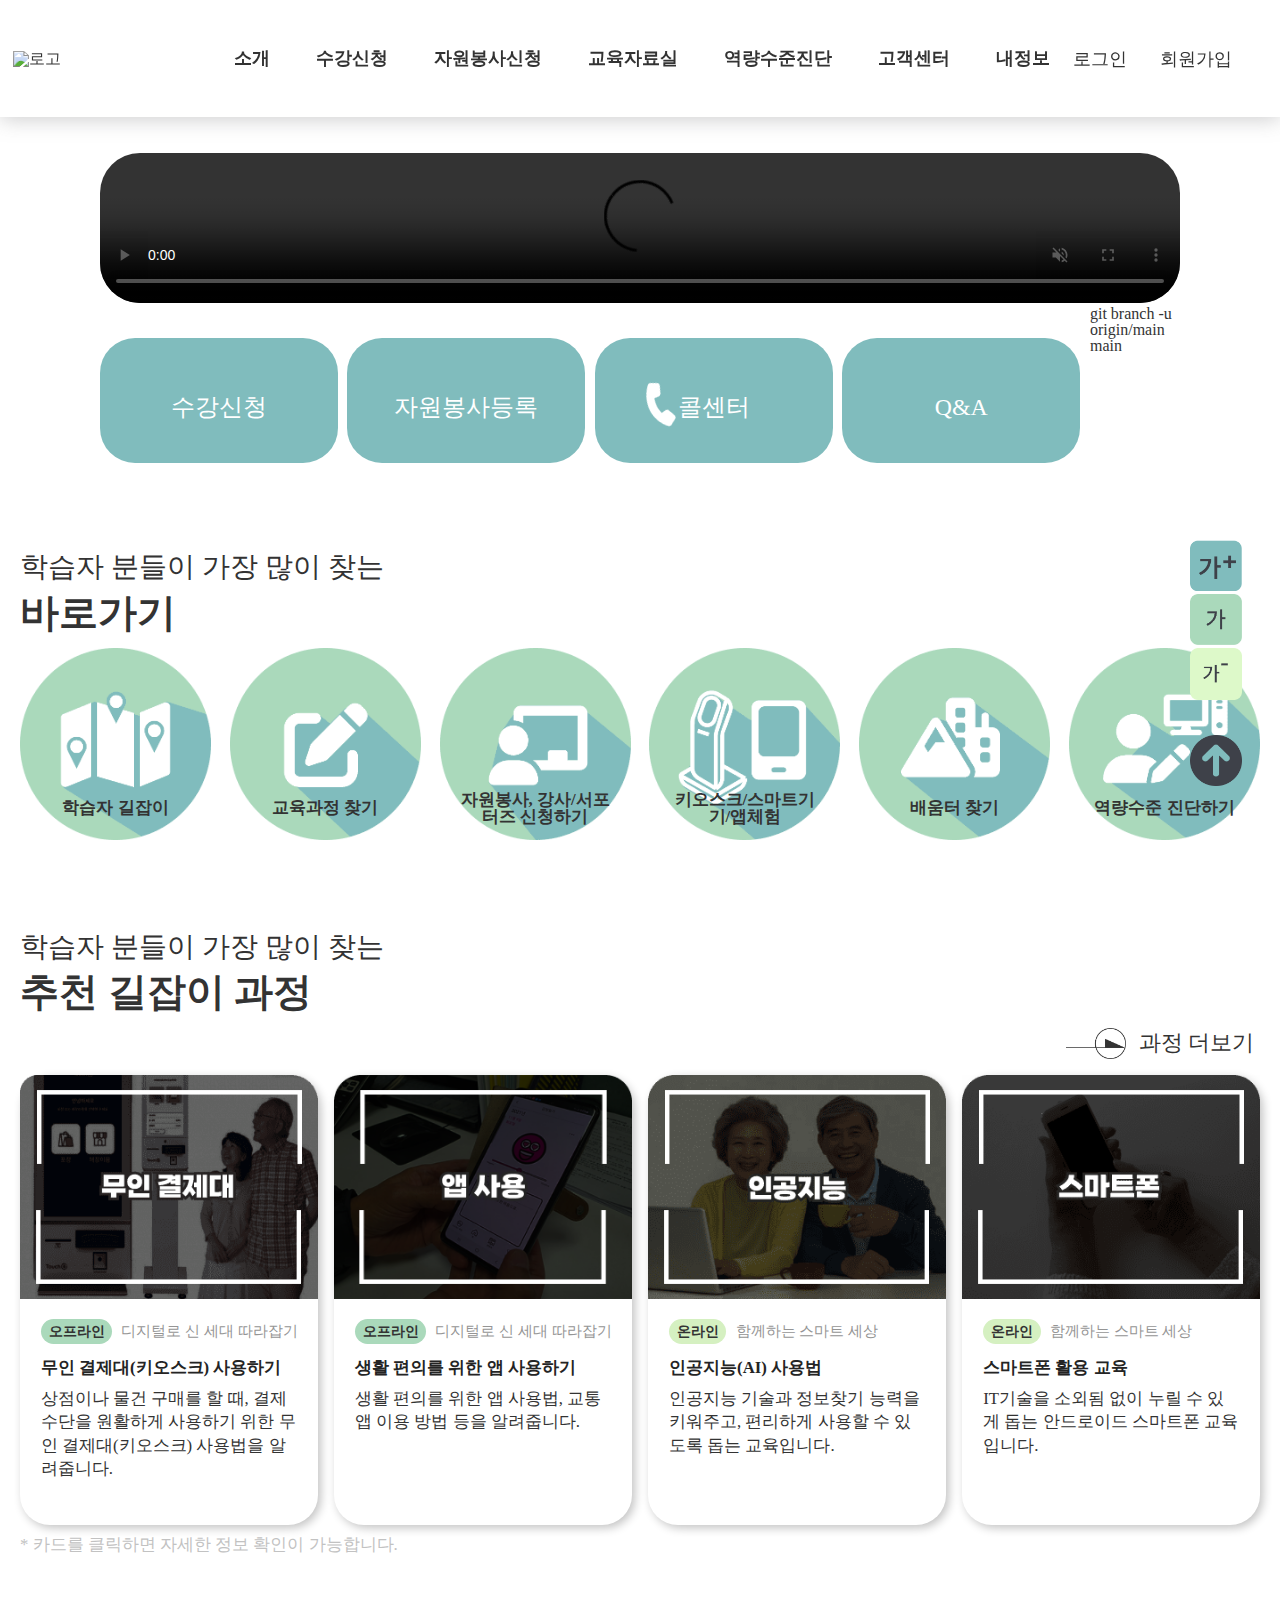
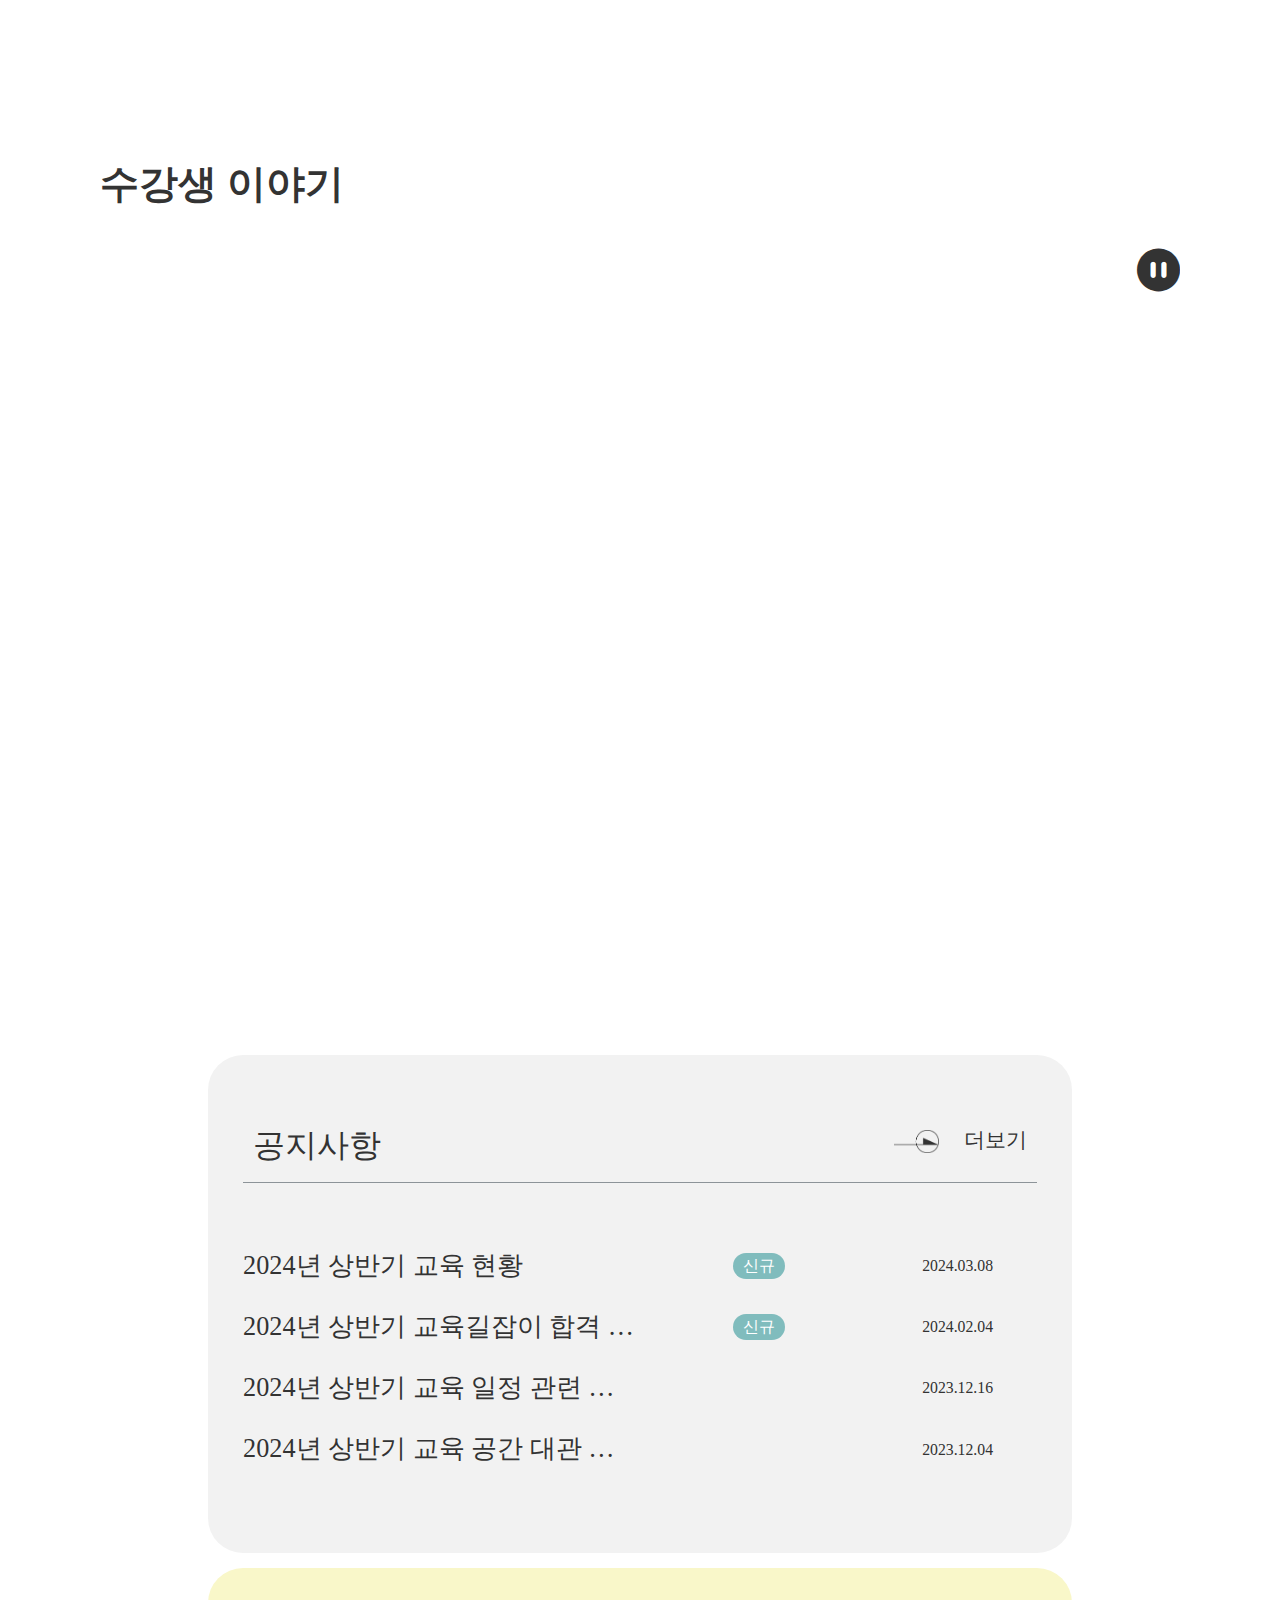
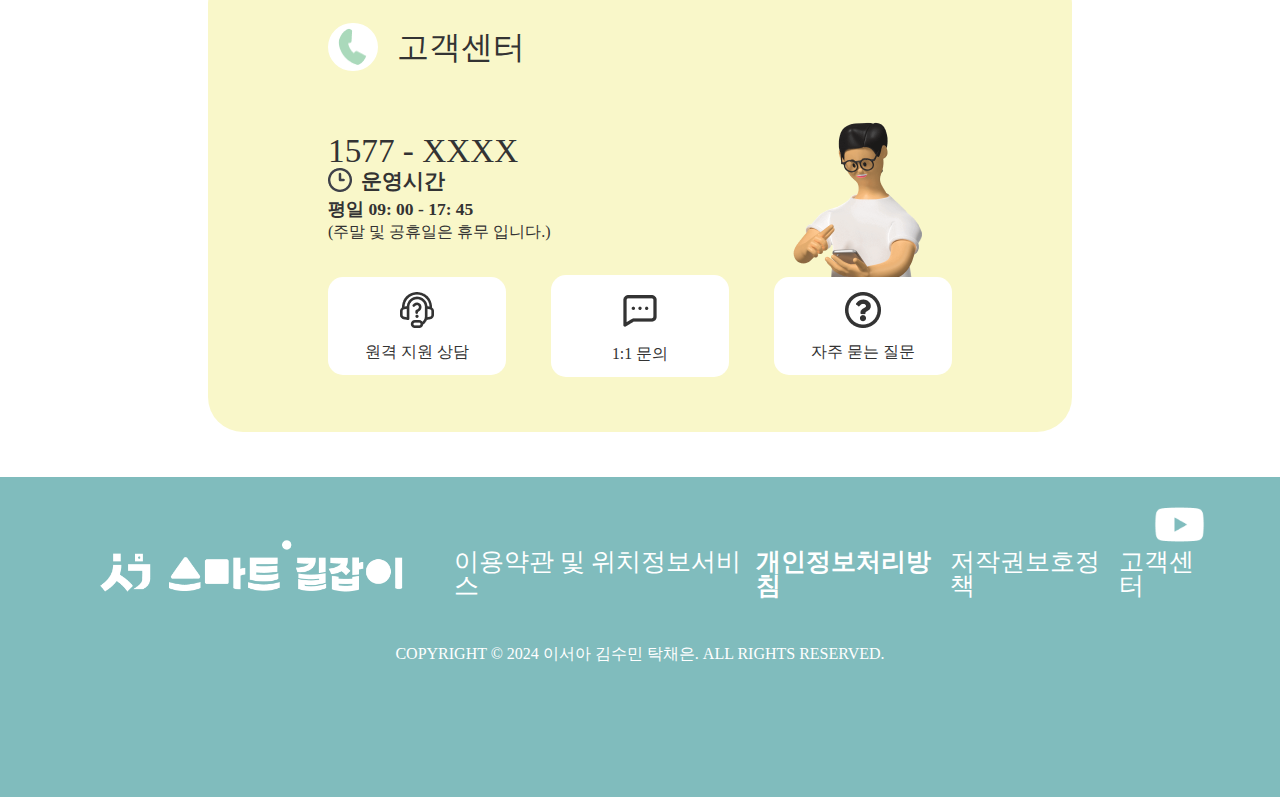
==== commit 9f9ae2ec: "메인으로 변경확인중" ====
--- a/index.html
+++ b/index.html
@@ -50,9 +50,7 @@
     <meta property="og:title" content="스마트길잡이" />
     <meta property="og:description" content="모든 연령층을 위한 쉽고 편리한 디지털 교육 플랫폼. 스마트폰 사용법부터 온라인 금융 관리까지, 생활에 필요한 다양한 교육 콘텐츠를 제공합니다." />
     <meta property="og:image" content="../images/meta.png" />
-
     <meta property="og:url" content="https://smartgiljabi-b.vercel.app/" />
-
     <!-- swiper css cdn -->
     <link rel="stylesheet" href="https://cdn.jsdelivr.net/npm/swiper@11/swiper-bundle.min.css" />
     <!-- fontawesome css cdn -->
@@ -80,7 +78,6 @@
     <script src="js/seoa.js"></script>
     <script src="js/gesipan.js"></script>
 
-
     <!-- Google tag (gtag.js) -->
     <script async src="https://www.googletagmanager.com/gtag/js?id=G-F79E89B1V0"></script>
     <script>
@@ -92,7 +89,6 @@
 
       gtag("config", "G-F79E89B1V0");
     </script>
-
   </head>
   <body id="txtbox">
     <!-- Google Tag Manager (noscript) -->
@@ -183,7 +179,7 @@
               ><button class="callcenter"><img src="images/phonepng.png" alt="콜센터이미지" id="callimg" />콜센터</button></a
             >
             <a href=""><button class="qna">Q&A</button></a>
-          </div>
+          </div>git branch -u origin/main main
         </div>
       </div>
       <!-- 서아영역 -->
@@ -254,7 +250,6 @@
             </li>
             <li>
               <a href="gesipan.html">
-
                 <img src="images/recommend/AI0.png" alt="인공지능" id="changeableImage3" class="image-size" />
                 <div class="gangbox">
                   <div class="subtit">
@@ -278,7 +273,6 @@
                   <p class="ksas2">IT기술을 소외됨 없이 누릴 수 있게 돕는 안드로이드 스마트폰 교육입니다.</p>
                 </div>
               </a>
-
             </li>
           </ul>
           <p class="card">* 카드를 클릭하면 자세한 정보 확인이 가능합니다.</p>
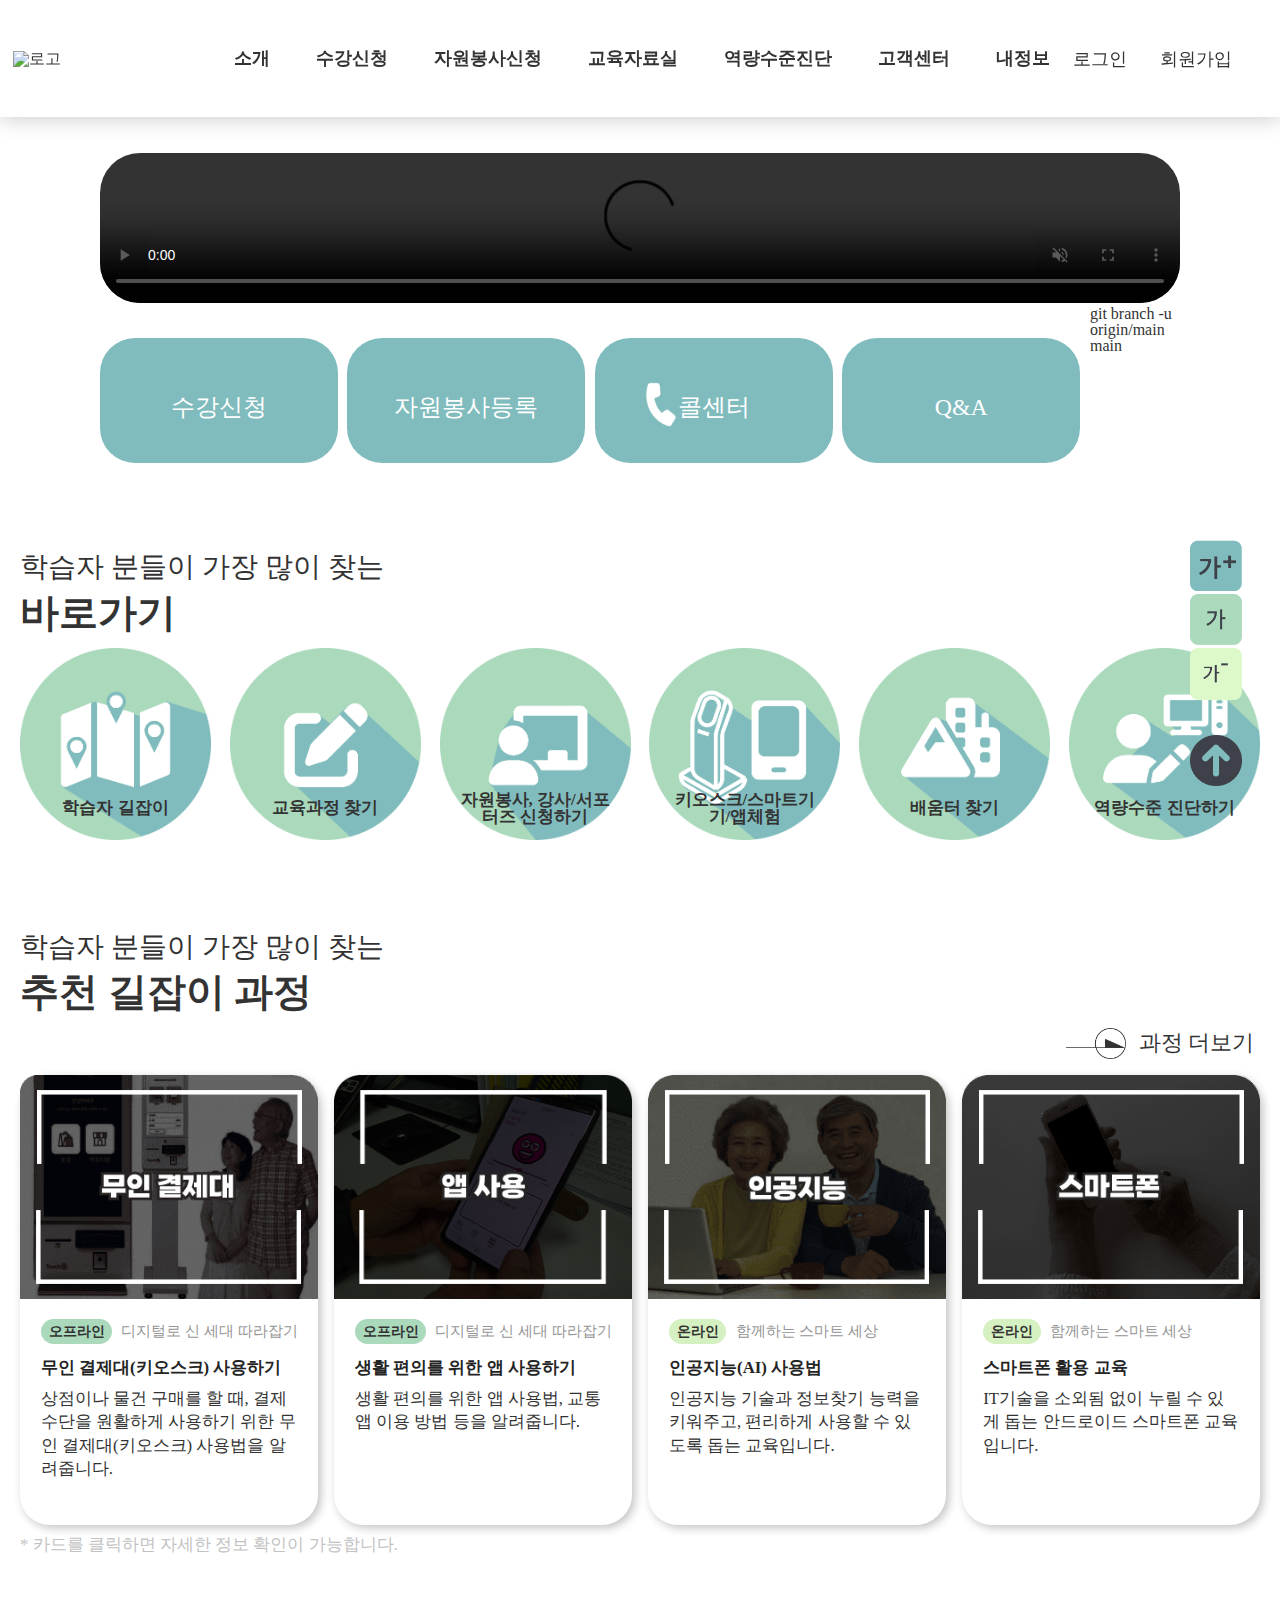
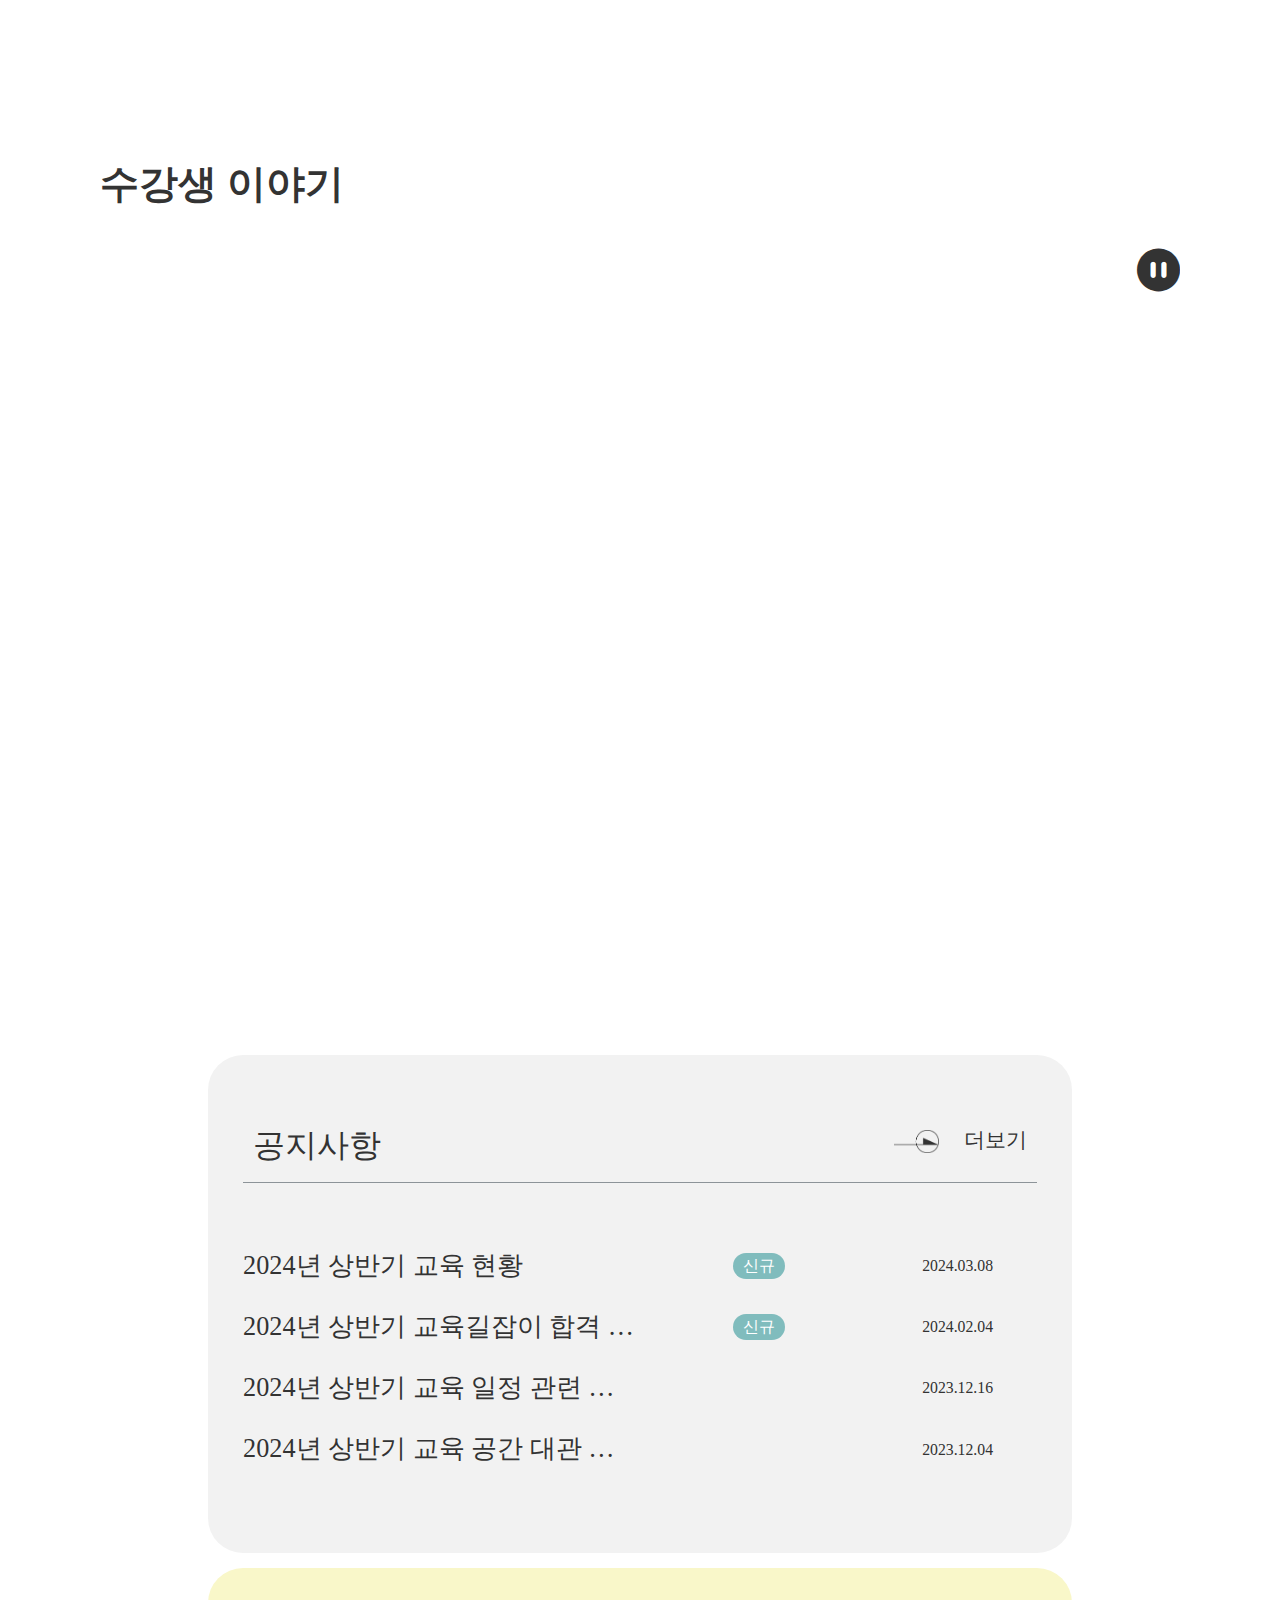
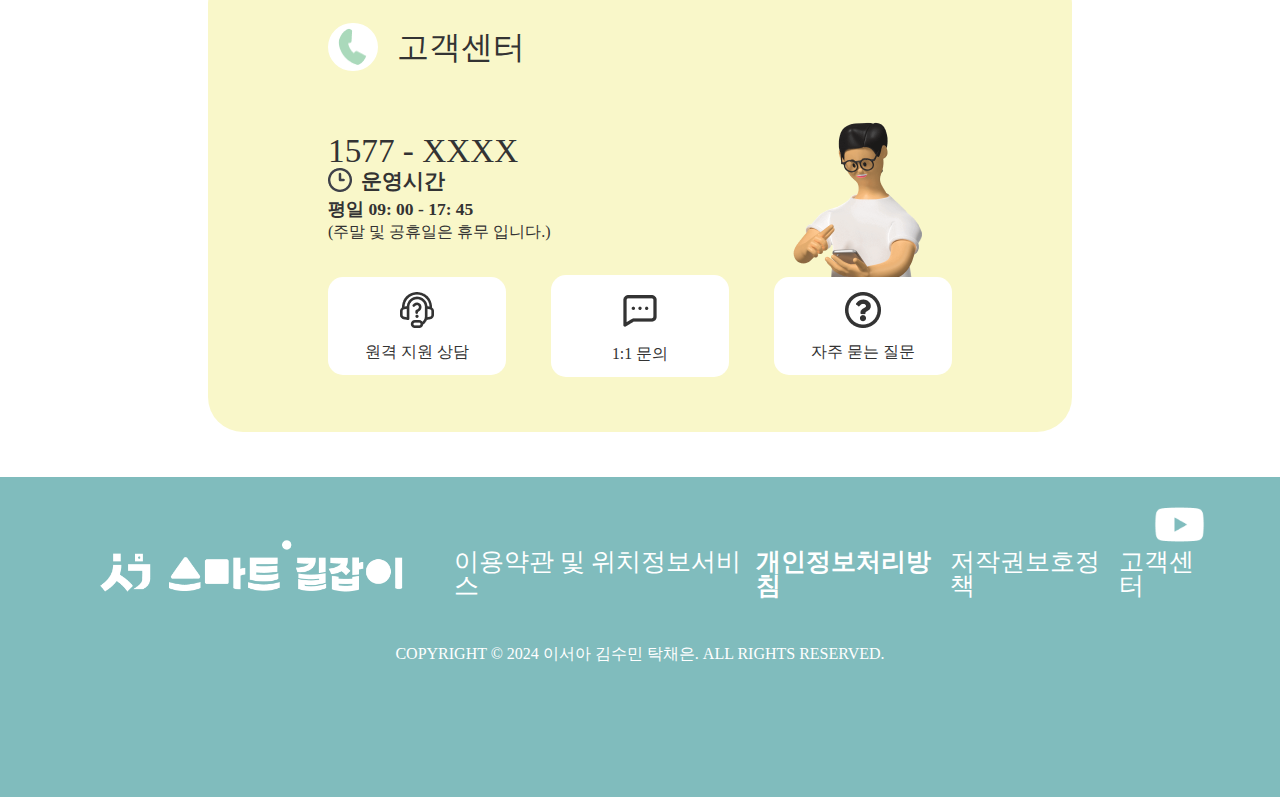
==== commit 73662f26: "Committing changes before switching branches" ====
--- a/index.html
+++ b/index.html
@@ -193,6 +193,7 @@
               <img class="shortbtnimg" src="images/shortcut/giljab.png" alt="학습자 길잡이" />
             </li>
             <li class="shortcutbtnli">
+
               <div class="padding"><span class="shortbtnti">교육과정 찾기</span></div>
               <img class="shortbtnimg" src="images/shortcut/gyouk.png" alt="교육과정 찾기" />
             </li>
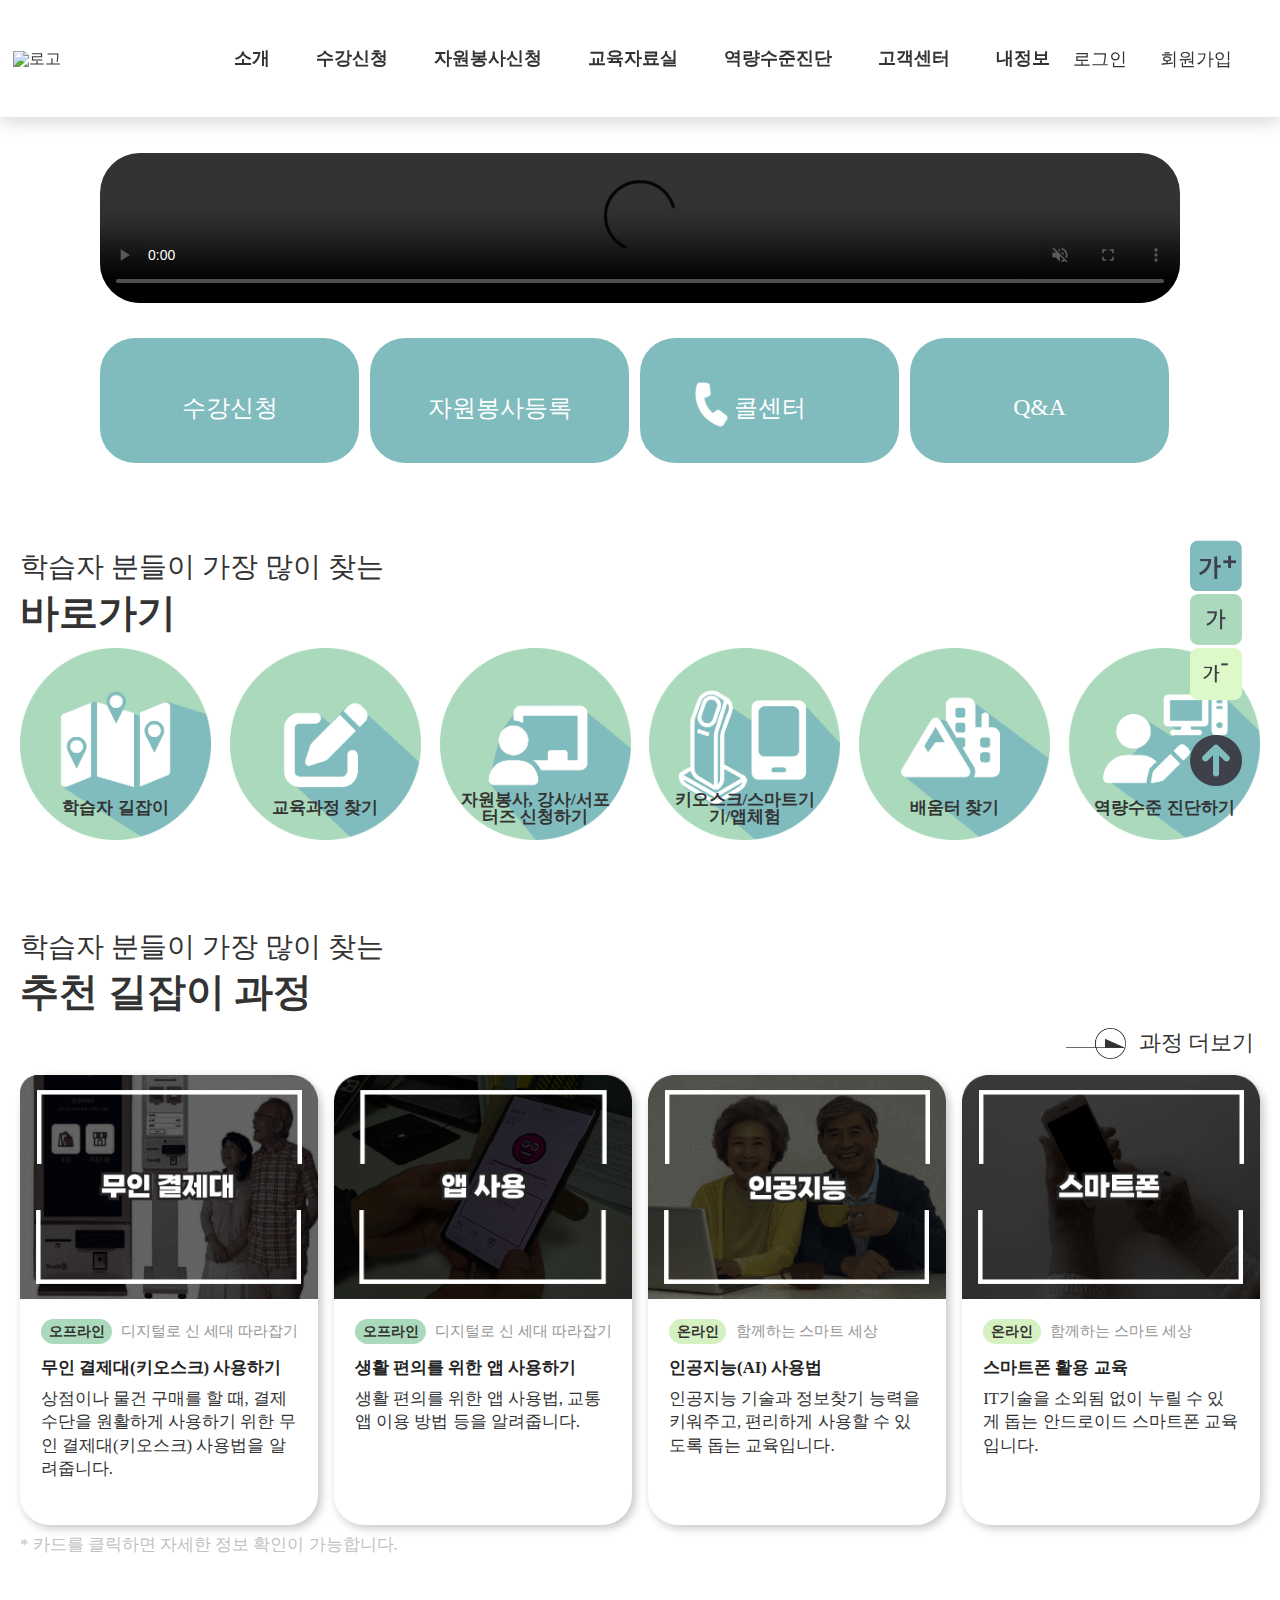
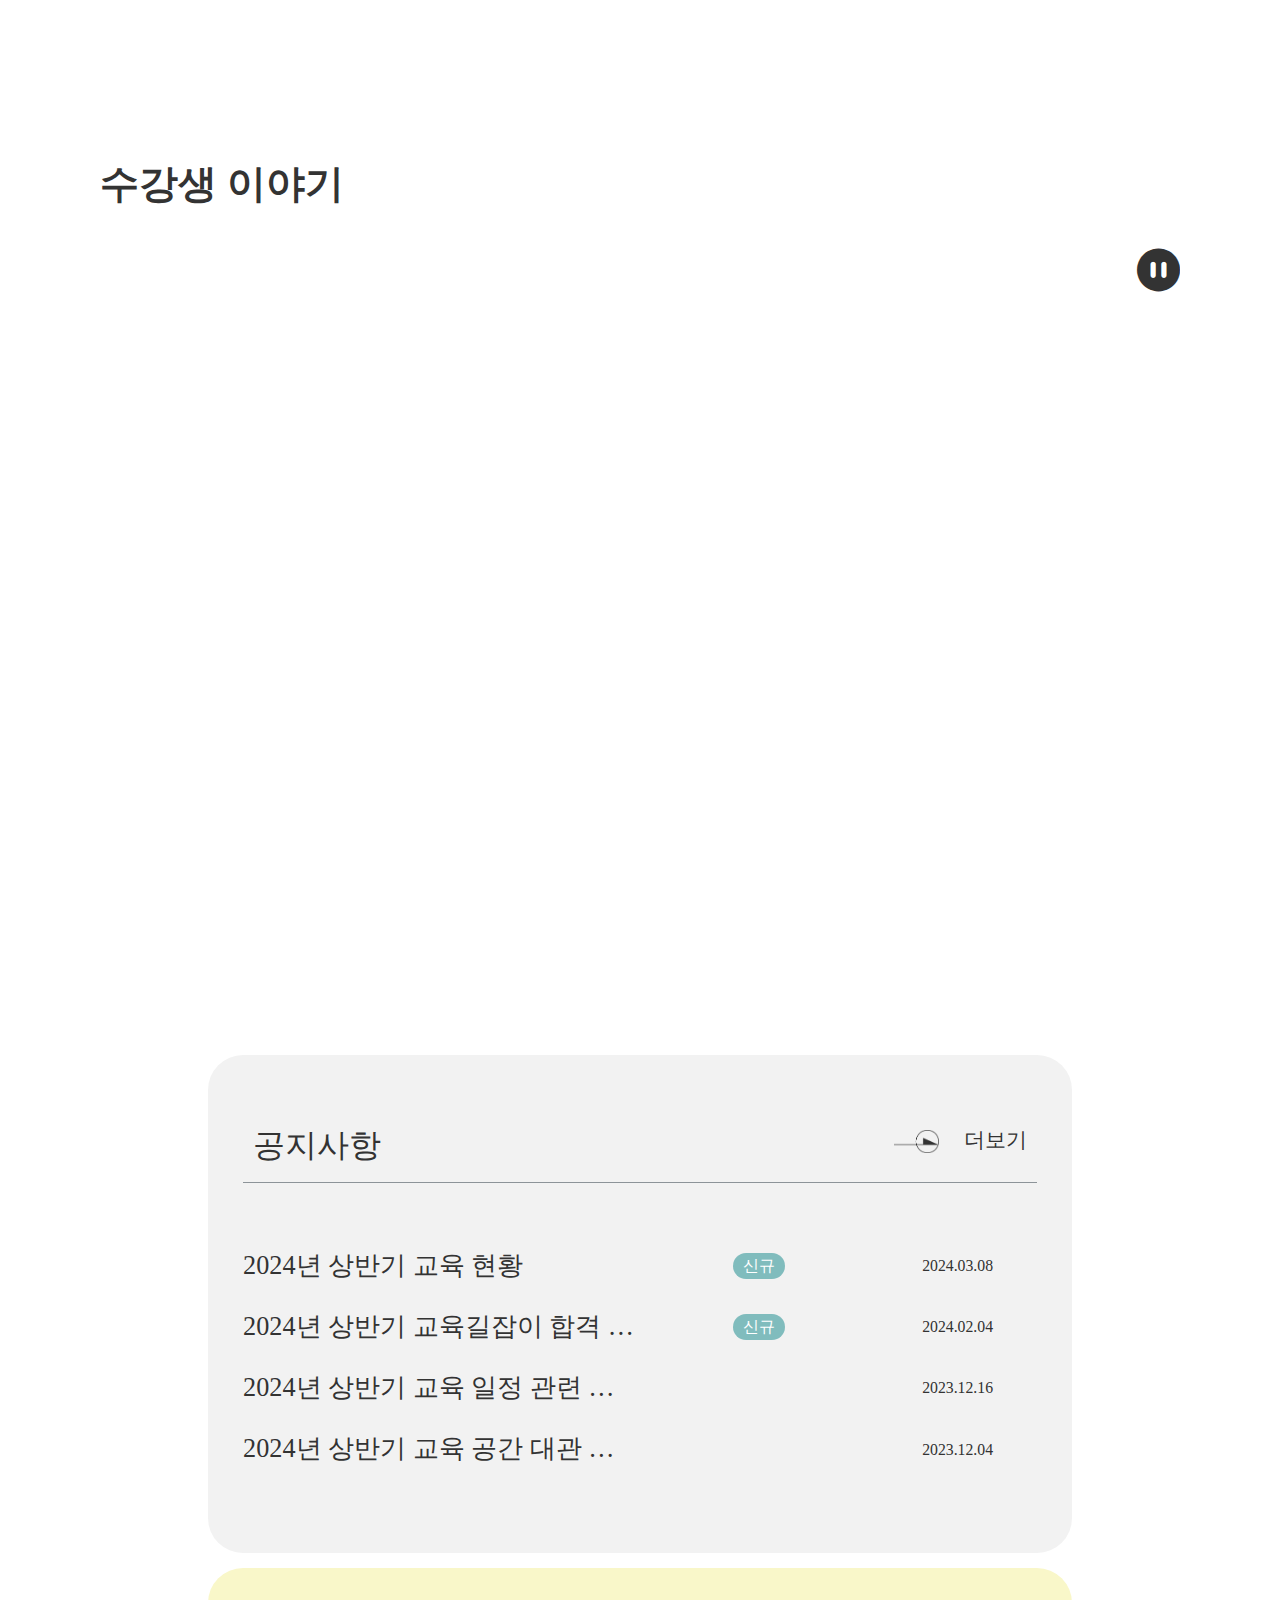
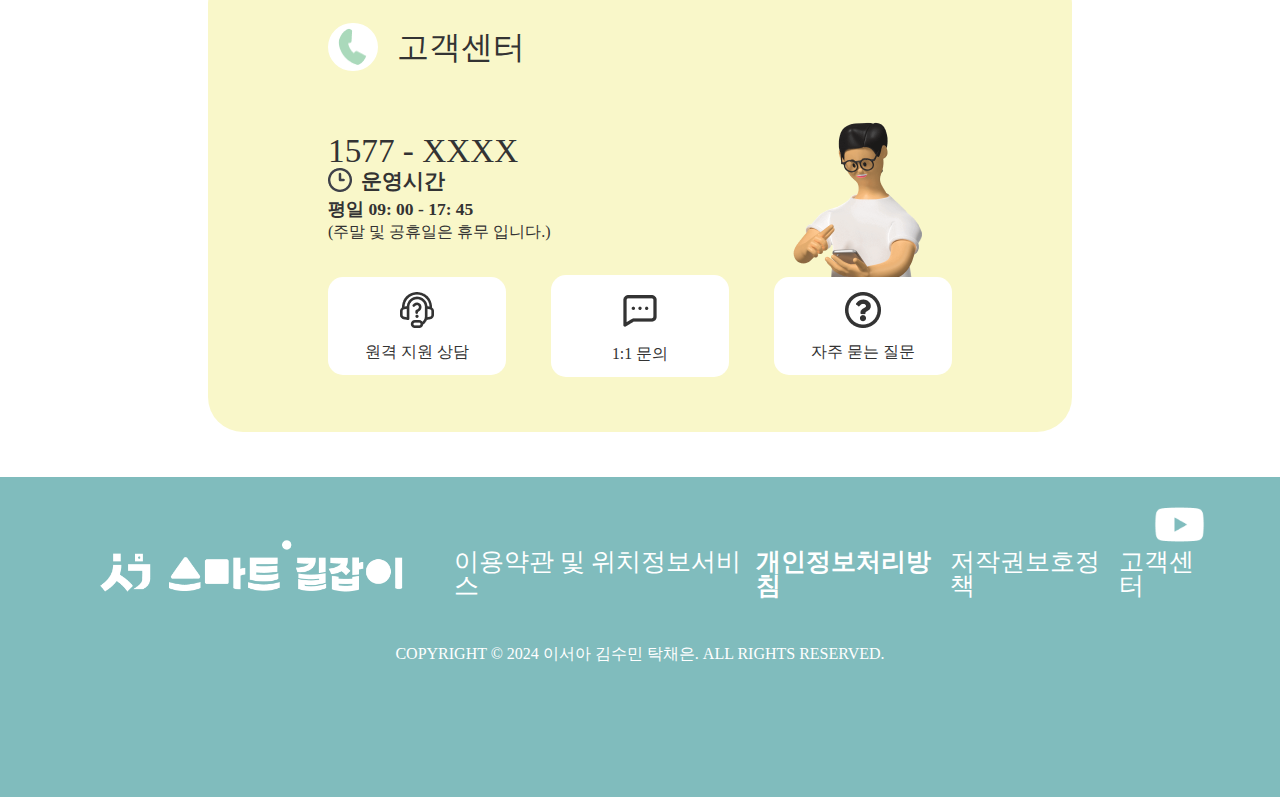
==== commit 3e57d595: "수정확인중" ====
--- a/index.html
+++ b/index.html
@@ -179,7 +179,7 @@
               ><button class="callcenter"><img src="images/phonepng.png" alt="콜센터이미지" id="callimg" />콜센터</button></a
             >
             <a href=""><button class="qna">Q&A</button></a>
-          </div>git branch -u origin/main main
+          </div>
         </div>
       </div>
       <!-- 서아영역 -->
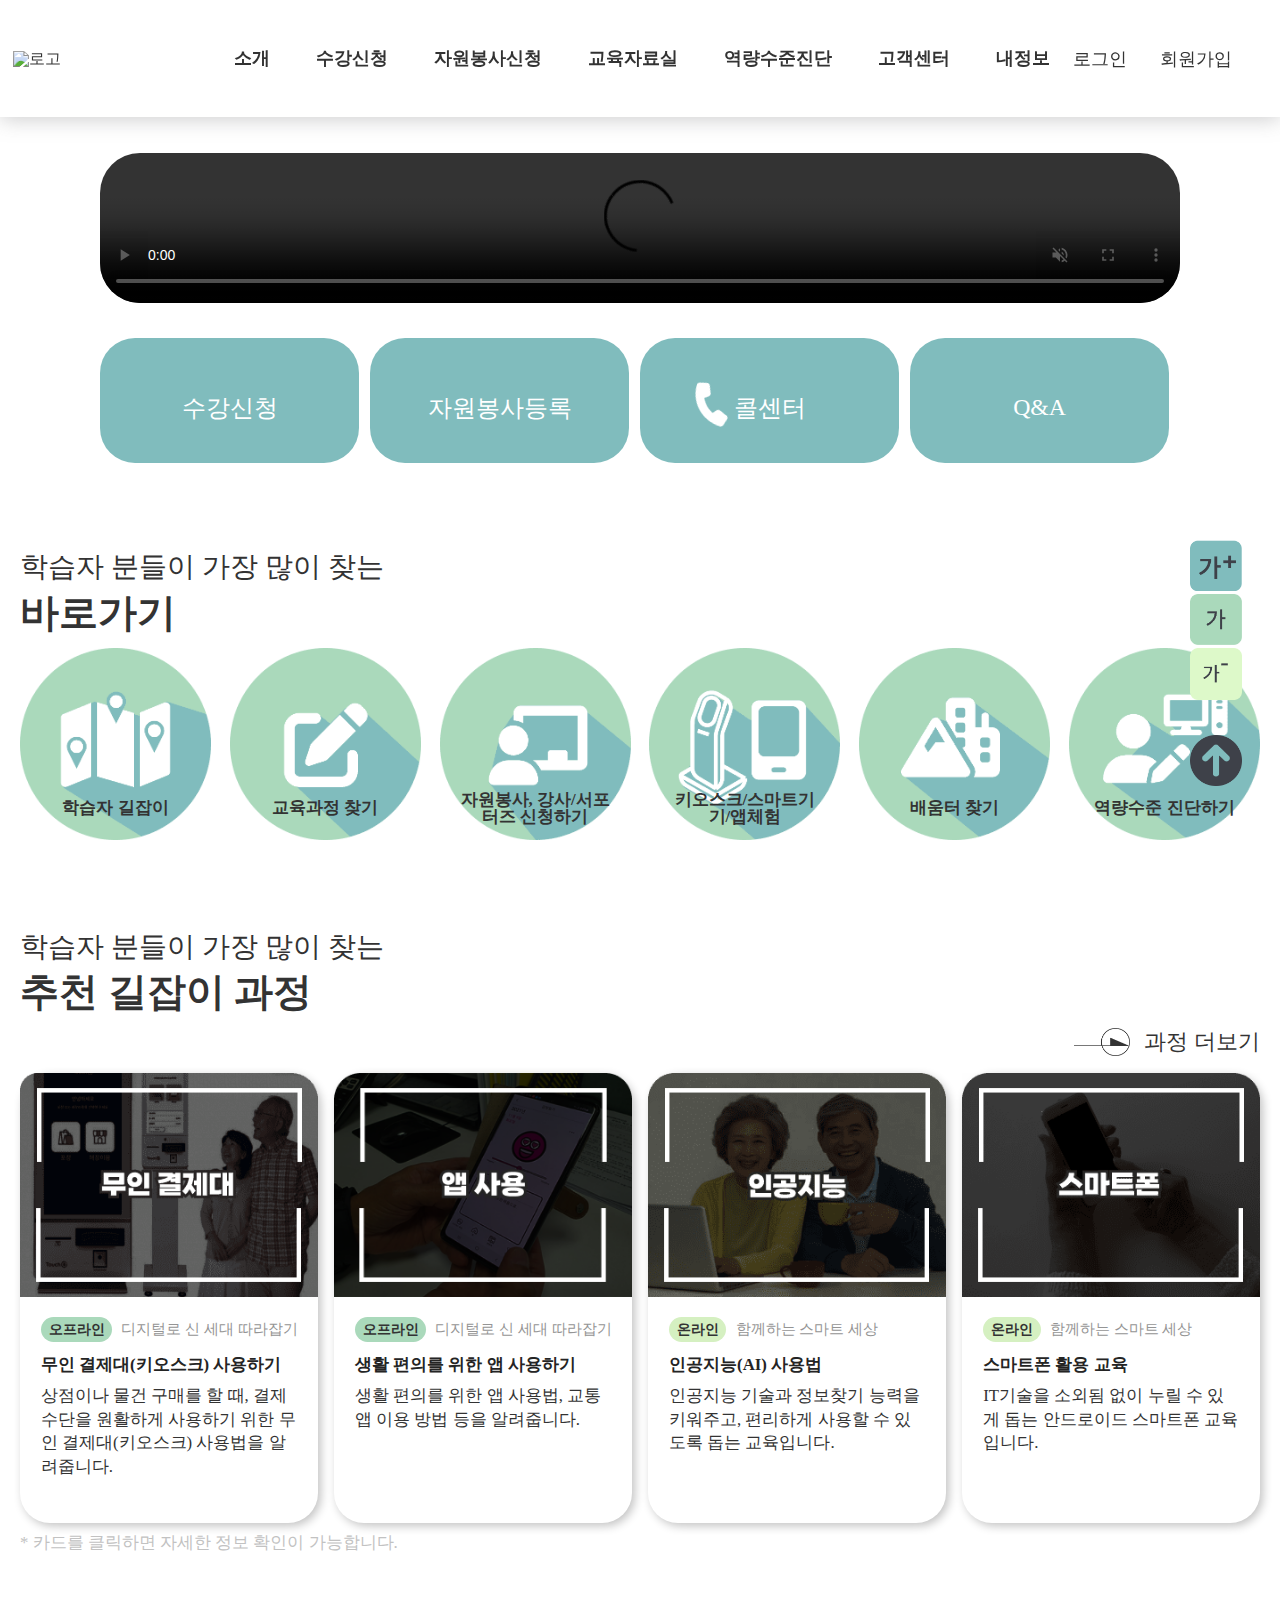
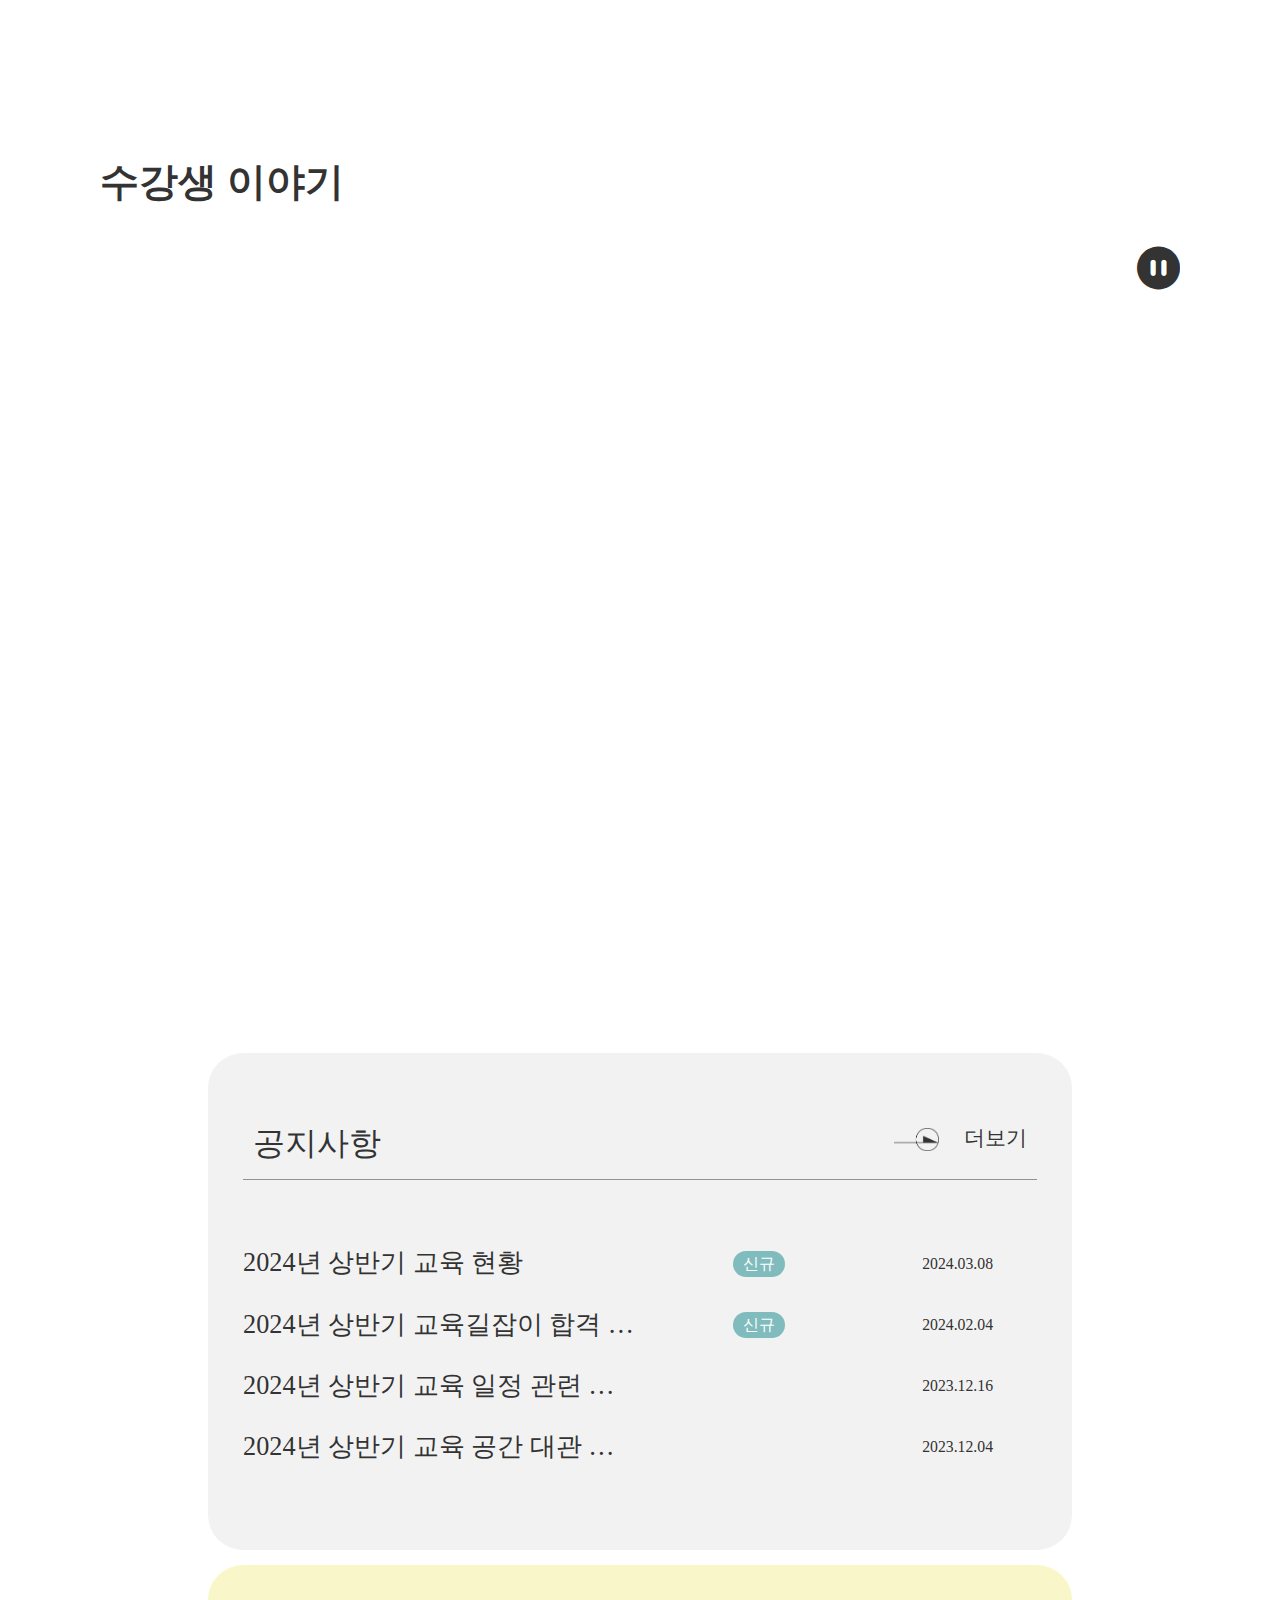
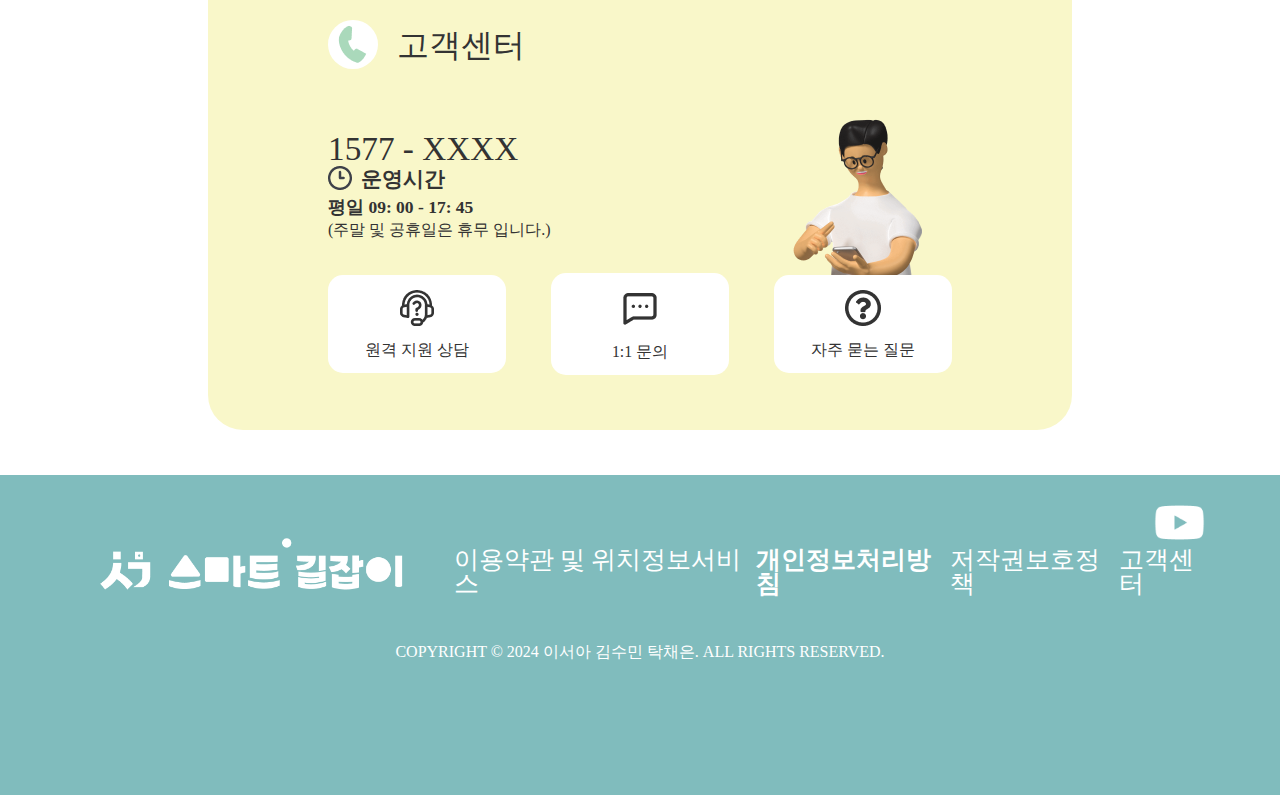
==== commit 09bb40c6: "Merge pull request #36 from seoazoa/seoa" ====
--- a/index.html
+++ b/index.html
@@ -168,7 +168,7 @@
         </div>
       </div>
       <div class="visual-wrap inner">
-        <video src="images/vi.mp4" controls autoplay muted id="vs-video"></video>
+        <video src="images/vvi.mp4" controls autoplay loop muted id="vs-video"></video>
         <div class="visual-button">
           <div class="flex1">
             <a href=""><button class="sugang">수강신청</button></a>
@@ -193,7 +193,6 @@
               <img class="shortbtnimg" src="images/shortcut/giljab.png" alt="학습자 길잡이" />
             </li>
             <li class="shortcutbtnli">
-
               <div class="padding"><span class="shortbtnti">교육과정 찾기</span></div>
               <img class="shortbtnimg" src="images/shortcut/gyouk.png" alt="교육과정 찾기" />
             </li>
--- a/css/seoa.css
+++ b/css/seoa.css
@@ -51,7 +51,7 @@
 .shortcut .inner {
   max-width: 1400px;
   margin: 0 auto;
-  padding: 45px 0;
+  padding: 65px 0;
 }
 .find {
   font-family: "Pretendard-Regular";
@@ -91,7 +91,7 @@
 }
 
 /* .shortcutbtnli에 호버할 때 내부의 .shortbtnti 스타일 */
-.shortcutbtnli:hover{
+.shortcutbtnli:hover {
   transform: translateY(-10px); /* 원래 크기보다 10% 더 크게 */
 }
 .shortcutbtnli:hover .shortbtnimg {
@@ -116,7 +116,7 @@
 .recommend .inner {
   max-width: 1400px;
   margin: 0 auto;
-  padding: 45px 0;
+  padding: 65px 0;
 }
 .morebtn {
   /* text-align:left; */
@@ -124,8 +124,8 @@
   margin-bottom: 1.3%;
   cursor: pointer; /* 마우스 오버 시 커서 변경 */
   align-items: center;
-  justify-content: space-around;
-  width: 200px;
+  justify-content: space-between;
+  width: 15%;
   float: right;
 }
 .morebtn > img {
@@ -138,12 +138,12 @@
   font-size: 1.6rem;
   font-weight: 500;
   color: #333;
-  margin-left: 1%; /* img와 recommendmore 사이 간격 */
+  margin-left: 5%; /* img와 recommendmore 사이 간격 */
   transition: font-weight 0.3s ease; /* 폰트 굵기 변환에 대한 부드러운 효과 */
 }
 /* 마우스 오버 효과 */
 .morebtn:hover img {
-  transform: translateX(10px); /* img를 오른쪽으로 10px 이동 */
+  transform: translateX(8px); /* img를 오른쪽으로 10px 이동 */
 }
 .morebtn:hover .recommendmore {
   font-weight: bold;
@@ -163,7 +163,7 @@
   box-shadow: 3px 3px 10px 0px #c3c3c3;
   transition: transform 0.3s ease;
 }
-.recommend > .inner > ul > li:hover{
+.recommend > .inner > ul > li:hover {
   transform: translateY(-10px);
 }
 .image-size {
--- a/css/seoa_responsive.css
+++ b/css/seoa_responsive.css
@@ -165,6 +165,14 @@
     font-weight: 500;
     line-height: 140%;
   }
+  .recommendmore {
+    font-family: "Pretendard";
+    font-size: 1.4rem;
+    font-weight: 500;
+    color: #333;
+    margin-left: 5%;
+    transition: font-weight 0.3s ease;
+}
 }
 @media screen and (max-width: 1050px) {
   .offline {
@@ -204,6 +212,14 @@
     text-align: center;
     /* 추가적인 스타일링이 필요할 경우 여기에 추가 */
   }
+  .recommendmore {
+    font-family: "Pretendard";
+    font-size: 1.2rem;
+    font-weight: 500;
+    color: #333;
+    margin-left: 5%;
+    transition: font-weight 0.3s ease;
+}
 }
 @media screen and (max-width: 916px) {
   .recommend > .inner > ul > li {
@@ -248,6 +264,14 @@
     color: #333;
     padding-bottom: 1%;
   }
+  .recommendmore {
+    font-family: "Pretendard";
+    font-size: 1.1rem;
+    font-weight: 500;
+    color: #333;
+    margin-left: 5%;
+    transition: font-weight 0.3s ease;
+}
 }
 @media screen and (max-width: 808px) {
   .shortcutbtn > li > .padding > .shortbtnti {
@@ -330,11 +354,337 @@
     overflow-x: auto;
   }
   .morebtn {
-    width: 200px;
-    text-align: right; /* 오른쪽 정렬 */
+    display: flex;
+    margin-bottom: 1.3%;
+    cursor: pointer;
+    align-items: center;
+    width: 26%;
+    float: right;
+}
+  .morebtn > img,
+  .recommendmore {
+    display: inline-block; /* img와 recommendmore를 inline-block으로 설정 */
+    vertical-align: middle; /* 수직 중앙 정렬 */
+    transition: transform 0.3s ease, font-weight 0.3s ease; /* 부드러운 변환 효과 */
+  }
+
+  .morebtn > img {
+    width: 27%;
+    transition: transform 0.3s ease; /* img 변환에 대한 부드러운 효과 */
+  }
+
+  .recommendmore {
+    font-family: "Pretendard-Regular";
+    font-size: 1.6rem;
+    font-weight: 500;
+    color: #333;
+    margin-left: 3%; /* img와 recommendmore 사이 간격 */
+    transition: font-weight 0.3s ease; /* 폰트 굵기 변환에 대한 부드러운 효과 */
+  }
+  .offline {
+    font-family: "Pretendard";
+    font-weight: bold;
+    font-size: 1rem;
+    color: #333;
+    background-color: #aad9bb;
+    border-radius: 20px;
+    padding: 2% 3%;
+  }
+  .online {
+    font-family: "Pretendard";
+    font-weight: bold;
+    font-size: 1rem;
+    color: #333;
+    background-color: #d5f0c1;
+    border-radius: 20px;
+    padding: 2% 3%;
+  }
+  .ksas {
+    font-size: 1.2rem;
+    font-weight: bold;
+    color: #242424;
+    padding: 8% 0% 4% 0%;
+    white-space: nowrap;
+  }
+  .ksas2 {
+    font-size: 1.2rem;
+    font-weight: 500;
+    line-height: 140%;
+  }
+  .card {
+    font-size: 1.2rem;
+    margin-top: 3%;
+    color: #c2c2c2;
+  }
+}
+@media screen and (max-width: 716px) {
+  .recommend > .inner > ul > li {
+    width: calc(100% / 2 - 1%);
+    /* height: 100%; */
+    min-height: 460px;
+    border-radius: 30px;
+    box-shadow: 3px 3px 10px 0px #c3c3c3;
+  }
+}
+@media screen and (max-width: 696px) {
+  .shortcutbtn > li > .padding > .shortbtnti {
+    z-index: 99;
+    font-family: "GangwonEduPowerExtraBoldA";
+    font-size: 1.3rem;
+    font-weight: 600;
+    padding: 0 10%;
+    padding-bottom: 10%;
+    text-align: center;
+    /* 추가적인 스타일링이 필요할 경우 여기에 추가 */
+  }
+}
+@media screen and (max-width: 678px) {
+  .recommend > .inner > ul > li {
+    width: calc(100% / 2 - 1%);
+    /* height: 100%; */
+    min-height: 450px;
+    border-radius: 30px;
+    box-shadow: 3px 3px 10px 0px #c3c3c3;
+  }
+}
+@media screen and (max-width: 652px) {
+  .section-title {
+    font-size: 2.3rem;
+    padding-bottom: 1.3%;
+  }
+  .find {
+    font-family: "Pretendard-Regular";
+    font-size: 1.7rem;
+    color: #333;
+    padding-bottom: 1%;
+  }
+  .shortcutbtn > li > .padding > .shortbtnti {
+    z-index: 99;
+    font-family: "GangwonEduPowerExtraBoldA";
+    font-size: 1.2rem;
+    font-weight: 600;
+    padding: 0 10%;
+    padding-bottom: 10%;
+    text-align: center;
+    /* 추가적인 스타일링이 필요할 경우 여기에 추가 */
+  }
+}
+@media screen and (max-width: 612px) {
+  .morebtn {
+    display: flex;
+    margin-bottom: 1.3%;
+    cursor: pointer;
+    align-items: center;
+    width: 30%;
+    float: right;
+}
+}
+@media screen and (max-width: 596px) {
+  .section-title {
+    font-size: 2.1rem;
+    padding-bottom: 1.3%;
+  }
+  .find {
+    font-family: "Pretendard-Regular";
+    font-size: 1.5rem;
+    color: #333;
+    padding-bottom: 1%;
+  }
+  .shortcutbtn > li > .padding > .shortbtnti {
+    z-index: 99;
+    font-family: "GangwonEduPowerExtraBoldA";
+    font-size: 1.1rem;
+    font-weight: 600;
+    padding: 0 10%;
+    padding-bottom: 10%;
+    text-align: center;
+    /* 추가적인 스타일링이 필요할 경우 여기에 추가 */
+  }
+  .recommend > .inner > ul > li {
+    width: calc(100% / 2 - 1%);
+    /* height: 100%; */
+    min-height: 430px;
+    border-radius: 30px;
+    box-shadow: 3px 3px 10px 0px #c3c3c3;
+  }
+  .gangboxtit {
+    font-family: "Pretendard";
+    font-weight: 500;
+    font-size: 0.9rem;
+    color: #959595;
+    padding-left: 2%;
+  }
+}
+@media screen and (max-width: 547px) {
+  .section-title {
+    font-size: 1.9rem;
+    padding-bottom: 1.3%;
+  }
+  .find {
+    font-family: "Pretendard-Regular";
+    font-size: 1.3rem;
+    color: #333;
+    padding-bottom: 1%;
+  }
+  .shortcutbtn > li > .padding > .shortbtnti {
+    z-index: 99;
+    font-family: "GangwonEduPowerExtraBoldA";
+    font-size: 1rem;
+    font-weight: 600;
+    padding: 0 10%;
+    padding-bottom: 10%;
+    text-align: center;
+    /* 추가적인 스타일링이 필요할 경우 여기에 추가 */
+  }
+}
+@media screen and (max-width: 536px) {
+  .recommend > .inner > ul > li {
+    width: calc(100% / 2 - 1%);
+    /* height: 100%; */
+    min-height: 410px;
+    border-radius: 30px;
+    box-shadow: 3px 3px 10px 0px #c3c3c3;
+  }
+  .morebtn {
+    display: flex;
+    margin-bottom: 1.3%;
+    cursor: pointer;
+    align-items: center;
+    justify-content: space-between;
+    width: 30%;
+    float: right;
+}
+.recommendmore {
+  font-family: "Pretendard";
+  font-size: 1.3rem;
+  font-weight: 500;
+  color: #333;
+  margin-left: 5%; /* img와 recommendmore 사이 간격 */
+  transition: font-weight 0.3s ease; /* 폰트 굵기 변환에 대한 부드러운 효과 */
+}
+}
+
+@media screen and (max-width: 500px) {
+  .shortcut .inner {
+    position: relative;
+    width: 100%;
+    padding: 10% 4%;
+  }
+  .section-title {
+    font-family: "GangwonEduPowerExtraBoldA";
+    font-size: 2.5rem;
+    font-weight: 700;
+  }
+  .find {
+    font-family: "Pretendard-Regular";
+    font-size: 1.7rem;
+    color: #333;
+    padding-bottom: 5%;
+  }
+  .shortcutbtn {
+    width: 100%;
+    height: 100%;
+    display: flex;
+    align-items: center;
+    flex-wrap: wrap;
+    gap: 1.5%;
+  }
+  .shortcutbtn > li {
+    position: relative;
+    width: calc(100% / 2 - 1%);
+    height: 100%;
+    margin-top: 1%;
+  }
+  .shortcutbtn > li > .padding > .shortbtnti {
+    z-index: 99;
+    font-family: "GangwonEduPowerExtraBoldA";
+    font-size: 1.3rem;
+    font-weight: 600;
+    padding: 0 10%;
+    padding-bottom: 10%;
+    text-align: center;
+    /* 추가적인 스타일링이 필요할 경우 여기에 추가 */
+  }
+  /* recommend */
+  .recommend .inner {
+    width: 100%;
+    padding: 10% 4%;
+    position: relative;
+  }
+  .recommend > .inner > ul {
+    position: relative;
+    width: 100%;
+    height: 100%;
+    display: flex;
+    justify-content: space-between;
+    flex-wrap: wrap;
+  }
+  .recommend > .inner > ul > li {
+    width: calc(100% - 1%);
+    height: 100%;
+    min-height: 400px;
+    border-radius: 30px;
+    box-shadow: 3px 3px 10px 0px #c3c3c3;
+    margin-top: 7%;
+  }
+  .recommend > .inner > ul > li:nth-child(2) {
+    display: none;
+  }
+  .recommend > .inner > ul > li:nth-child(3) {
+    display: none;
+  }
+  .gangbox {
+    padding: 6%;
+    cursor: pointer;
+    /* background-color: aquamarine; */
+    max-width: 455px;
+    max-height: 206px;
+    overflow-y: auto;
+    overflow-x: auto;
+  }
+  .offline {
+    font-family: "Pretendard";
+    font-weight: bold;
+    font-size: 1.4rem;
+    color: #333;
+    background-color: #aad9bb;
+    border-radius: 20px;
+    padding: 2% 3%;
+  }
+  .online {
+    font-family: "Pretendard";
+    font-weight: bold;
+    font-size: 1.4rem;
+    color: #333;
+    background-color: #d5f0c1;
+    border-radius: 20px;
+    padding: 2% 3%;
+  }
+  .gangboxtit {
+    font-family: "Pretendard";
+    font-weight: 500;
+    font-size: 1.3rem;
+    color: #959595;
+    padding-left: 2%;
+  }
+  .ksas {
+    font-size: 1.4rem;
+    font-weight: bold;
+    color: #242424;
+    padding: 6% 0% 4% 0%;
+  }
+  .ksas2 {
+    font-size: 1.4rem;
+    font-weight: 500;
+    line-height: 140%;
+  }
+  .morebtn {
+    position: absolute;
+    bottom: -1%;
+    left: 30%;
+    width: 42%;
     margin-bottom: 1.3%;
     cursor: pointer; /* 마우스 오버 시 커서 변경 */
-    float: right;
   }
 
   .morebtn > img,
@@ -357,307 +707,6 @@
     margin-left: 3%; /* img와 recommendmore 사이 간격 */
     transition: font-weight 0.3s ease; /* 폰트 굵기 변환에 대한 부드러운 효과 */
   }
-  .offline {
-    font-family: "Pretendard";
-    font-weight: bold;
-    font-size: 1rem;
-    color: #333;
-    background-color: #aad9bb;
-    border-radius: 20px;
-    padding: 2% 3%;
-  }
-  .online {
-    font-family: "Pretendard";
-    font-weight: bold;
-    font-size: 1rem;
-    color: #333;
-    background-color: #d5f0c1;
-    border-radius: 20px;
-    padding: 2% 3%;
-  }
-  .ksas {
-    font-size: 1.2rem;
-    font-weight: bold;
-    color: #242424;
-    padding: 8% 0% 4% 0%;
-    white-space: nowrap;
-  }
-  .ksas2 {
-    font-size: 1.2rem;
-    font-weight: 500;
-    line-height: 140%;
-  }
-  .card {
-    font-size: 1.2rem;
-    margin-top: 3%;
-    color: #c2c2c2;
-  }
-}
-@media screen and (max-width: 716px) {
-  .recommend > .inner > ul > li {
-    width: calc(100% / 2 - 1%);
-    /* height: 100%; */
-    min-height: 460px;
-    border-radius: 30px;
-    box-shadow: 3px 3px 10px 0px #c3c3c3;
-  }
-}
-@media screen and (max-width: 696px) {
-  .shortcutbtn > li > .padding > .shortbtnti {
-    z-index: 99;
-    font-family: "GangwonEduPowerExtraBoldA";
-    font-size: 1.3rem;
-    font-weight: 600;
-    padding: 0 10%;
-    padding-bottom: 10%;
-    text-align: center;
-    /* 추가적인 스타일링이 필요할 경우 여기에 추가 */
-  }
-}
-@media screen and (max-width: 678px) {
-  .recommend > .inner > ul > li {
-    width: calc(100% / 2 - 1%);
-    /* height: 100%; */
-    min-height: 450px;
-    border-radius: 30px;
-    box-shadow: 3px 3px 10px 0px #c3c3c3;
-  }
-}
-@media screen and (max-width: 652px) {
-  .section-title {
-    font-size: 2.3rem;
-    padding-bottom: 1.3%;
-  }
-  .find {
-    font-family: "Pretendard-Regular";
-    font-size: 1.7rem;
-    color: #333;
-    padding-bottom: 1%;
-  }
-  .shortcutbtn > li > .padding > .shortbtnti {
-    z-index: 99;
-    font-family: "GangwonEduPowerExtraBoldA";
-    font-size: 1.2rem;
-    font-weight: 600;
-    padding: 0 10%;
-    padding-bottom: 10%;
-    text-align: center;
-    /* 추가적인 스타일링이 필요할 경우 여기에 추가 */
-  }
-}
-@media screen and (max-width: 596px) {
-  .section-title {
-    font-size: 2.1rem;
-    padding-bottom: 1.3%;
-  }
-  .find {
-    font-family: "Pretendard-Regular";
-    font-size: 1.5rem;
-    color: #333;
-    padding-bottom: 1%;
-  }
-  .shortcutbtn > li > .padding > .shortbtnti {
-    z-index: 99;
-    font-family: "GangwonEduPowerExtraBoldA";
-    font-size: 1.1rem;
-    font-weight: 600;
-    padding: 0 10%;
-    padding-bottom: 10%;
-    text-align: center;
-    /* 추가적인 스타일링이 필요할 경우 여기에 추가 */
-  }
-  .recommend > .inner > ul > li {
-    width: calc(100% / 2 - 1%);
-    /* height: 100%; */
-    min-height: 430px;
-    border-radius: 30px;
-    box-shadow: 3px 3px 10px 0px #c3c3c3;
-  }
-  .gangboxtit {
-    font-family: "Pretendard";
-    font-weight: 500;
-    font-size: 0.9rem;
-    color: #959595;
-    padding-left: 2%;
-  }
-}
-@media screen and (max-width: 547px) {
-  .section-title {
-    font-size: 1.9rem;
-    padding-bottom: 1.3%;
-  }
-  .find {
-    font-family: "Pretendard-Regular";
-    font-size: 1.3rem;
-    color: #333;
-    padding-bottom: 1%;
-  }
-  .shortcutbtn > li > .padding > .shortbtnti {
-    z-index: 99;
-    font-family: "GangwonEduPowerExtraBoldA";
-    font-size: 1rem;
-    font-weight: 600;
-    padding: 0 10%;
-    padding-bottom: 10%;
-    text-align: center;
-    /* 추가적인 스타일링이 필요할 경우 여기에 추가 */
-  }
-}
-@media screen and (max-width: 536px) {
-  .recommend > .inner > ul > li {
-    width: calc(100% / 2 - 1%);
-    /* height: 100%; */
-    min-height: 410px;
-    border-radius: 30px;
-    box-shadow: 3px 3px 10px 0px #c3c3c3;
-  }
-}
-
-@media screen and (max-width: 500px) {
-  .shortcut .inner {
-    position: relative;
-    width: 100%;
-    padding: 10% 4%;
-  }
-  .section-title {
-    font-family: "GangwonEduPowerExtraBoldA";
-    font-size: 2.5rem;
-    font-weight: 700;
-  }
-  .find {
-    font-family: "Pretendard-Regular";
-    font-size: 1.7rem;
-    color: #333;
-    padding-bottom: 5%;
-  }
-  .shortcutbtn {
-    width: 100%;
-    height: 100%;
-    display: flex;
-    align-items: center;
-    flex-wrap: wrap;
-    gap: 1.5%;
-  }
-  .shortcutbtn > li {
-    position: relative;
-    width: calc(100% / 2 - 1%);
-    height: 100%;
-    margin-top: 1%;
-  }
-  .shortcutbtn > li > .padding > .shortbtnti {
-    z-index: 99;
-    font-family: "GangwonEduPowerExtraBoldA";
-    font-size: 1.3rem;
-    font-weight: 600;
-    padding: 0 10%;
-    padding-bottom: 10%;
-    text-align: center;
-    /* 추가적인 스타일링이 필요할 경우 여기에 추가 */
-  }
-  /* recommend */
-  .recommend .inner {
-    width: 100%;
-    padding: 10% 4%;
-    position: relative;
-  }
-  .recommend > .inner > ul {
-    position: relative;
-    width: 100%;
-    height: 100%;
-    display: flex;
-    justify-content: space-between;
-    flex-wrap: wrap;
-  }
-  .recommend > .inner > ul > li {
-    width: calc(100% - 1%);
-    height: 100%;
-    min-height: 400px;
-    border-radius: 30px;
-    box-shadow: 3px 3px 10px 0px #c3c3c3;
-    margin-top: 7%;
-  }
-  .recommend > .inner > ul > li:nth-child(2) {
-    display: none;
-  }
-  .recommend > .inner > ul > li:nth-child(3) {
-    display: none;
-  }
-  .gangbox {
-    padding: 6%;
-    cursor: pointer;
-    /* background-color: aquamarine; */
-    max-width: 455px;
-    max-height: 206px;
-    overflow-y: auto;
-    overflow-x: auto;
-  }
-  .offline {
-    font-family: "Pretendard";
-    font-weight: bold;
-    font-size: 1.4rem;
-    color: #333;
-    background-color: #aad9bb;
-    border-radius: 20px;
-    padding: 2% 3%;
-  }
-  .online {
-    font-family: "Pretendard";
-    font-weight: bold;
-    font-size: 1.4rem;
-    color: #333;
-    background-color: #d5f0c1;
-    border-radius: 20px;
-    padding: 2% 3%;
-  }
-  .gangboxtit {
-    font-family: "Pretendard";
-    font-weight: 500;
-    font-size: 1.3rem;
-    color: #959595;
-    padding-left: 2%;
-  }
-  .ksas {
-    font-size: 1.4rem;
-    font-weight: bold;
-    color: #242424;
-    padding: 6% 0% 4% 0%;
-  }
-  .ksas2 {
-    font-size: 1.4rem;
-    font-weight: 500;
-    line-height: 140%;
-  }
-  .morebtn {
-    position: absolute;
-    bottom: -1%;
-    left: 20%;
-    width: 200px;
-    text-align: right; /* 오른쪽 정렬 */
-    margin-bottom: 1.3%;
-    cursor: pointer; /* 마우스 오버 시 커서 변경 */
-    float: right;
-  }
-
-  .morebtn > img,
-  .recommendmore {
-    display: inline-block; /* img와 recommendmore를 inline-block으로 설정 */
-    vertical-align: middle; /* 수직 중앙 정렬 */
-    transition: transform 0.3s ease, font-weight 0.3s ease; /* 부드러운 변환 효과 */
-  }
-
-  .morebtn > img {
-    width: 32%;
-    transition: transform 0.3s ease; /* img 변환에 대한 부드러운 효과 */
-  }
-
-  .recommendmore {
-    font-family: "Pretendard-Regular";
-    font-size: 1.6rem;
-    font-weight: 500;
-    color: #333;
-    margin-left: 3%; /* img와 recommendmore 사이 간격 */
-    transition: font-weight 0.3s ease; /* 폰트 굵기 변환에 대한 부드러운 효과 */
-  }
 
   .card {
     font-size: 1rem;
@@ -854,7 +903,7 @@
   .morebtn {
     /* background-color: aqua; */
     position: absolute;
-    left: 15%;
+    left: 25%;
     bottom: 0;
     justify-content: center;
   }
@@ -863,8 +912,8 @@
   }
   .recommendmore {
     font-family: "Pretendard-Regular";
-    font-size: 1.6rem;
-    font-weight: bold;
+    font-size: 1.5rem;
+    padding-left: 3%;
     color: #333;
   }
   .card {
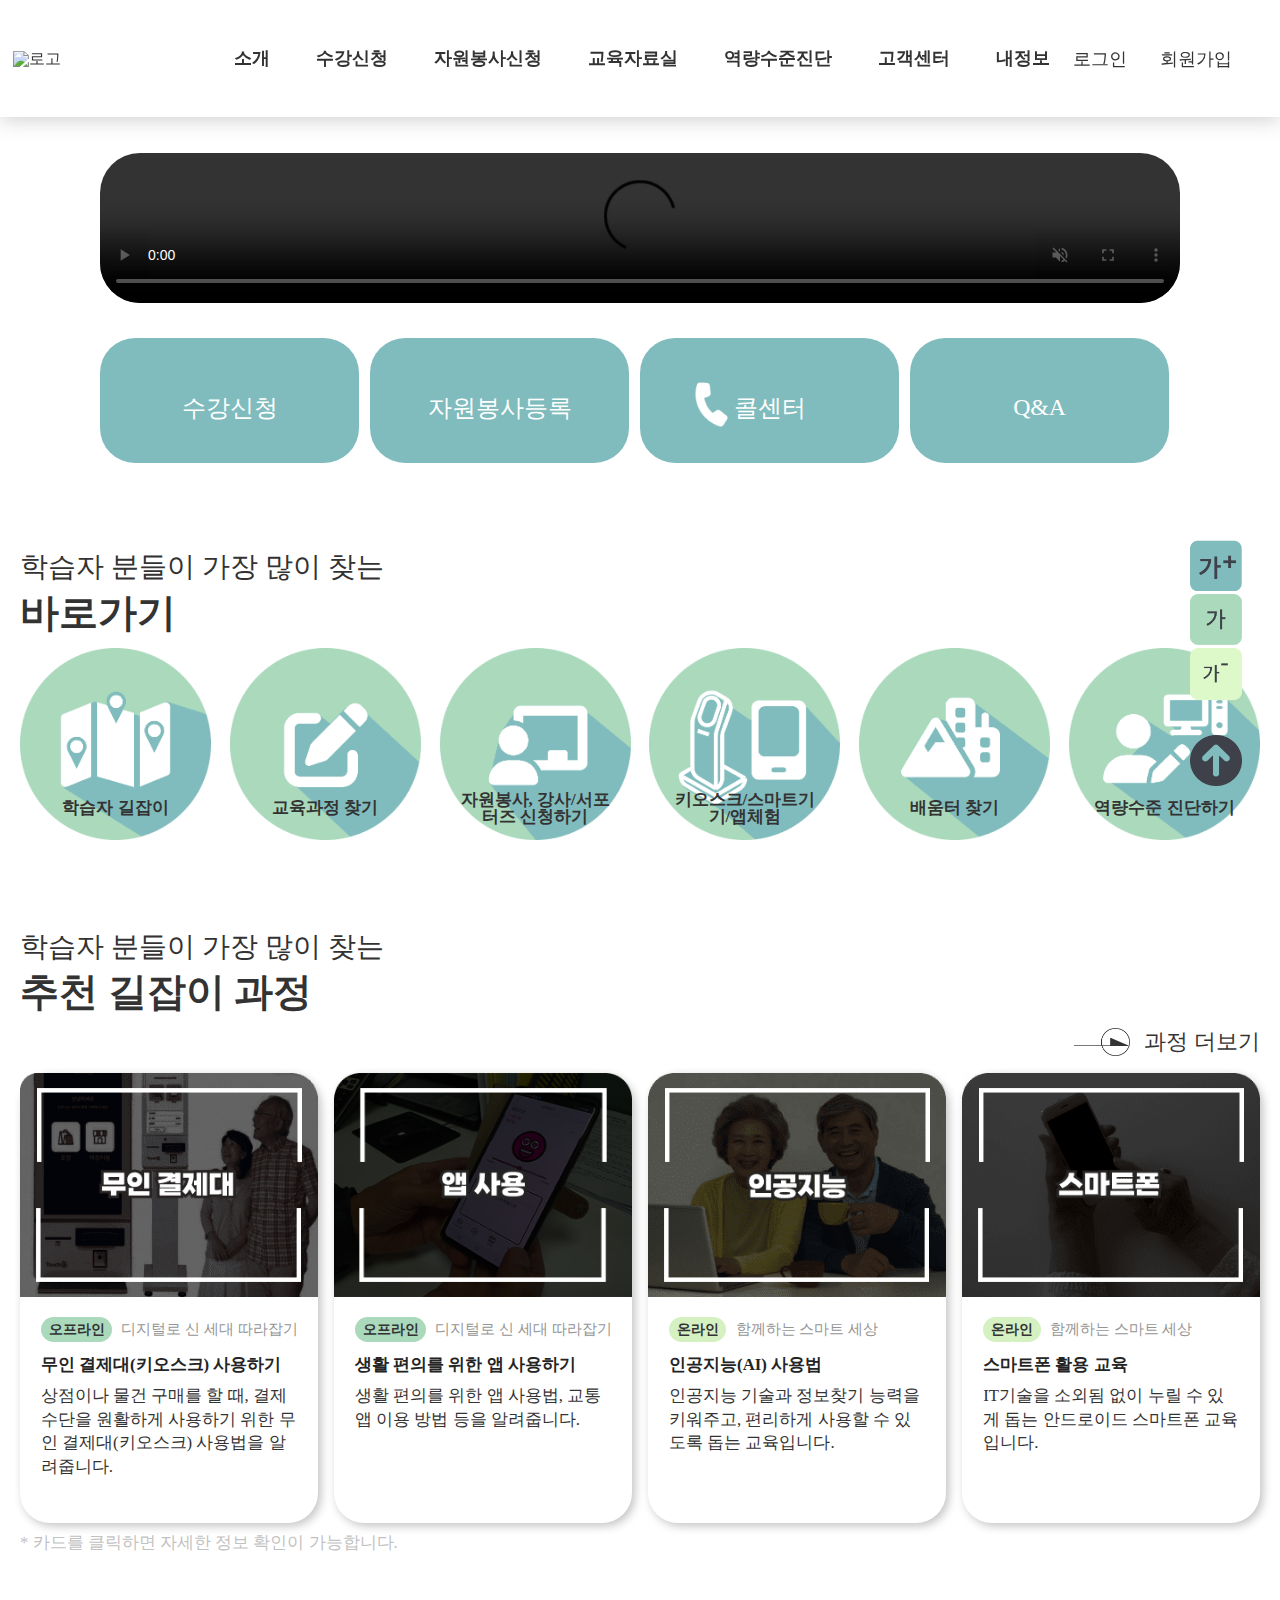
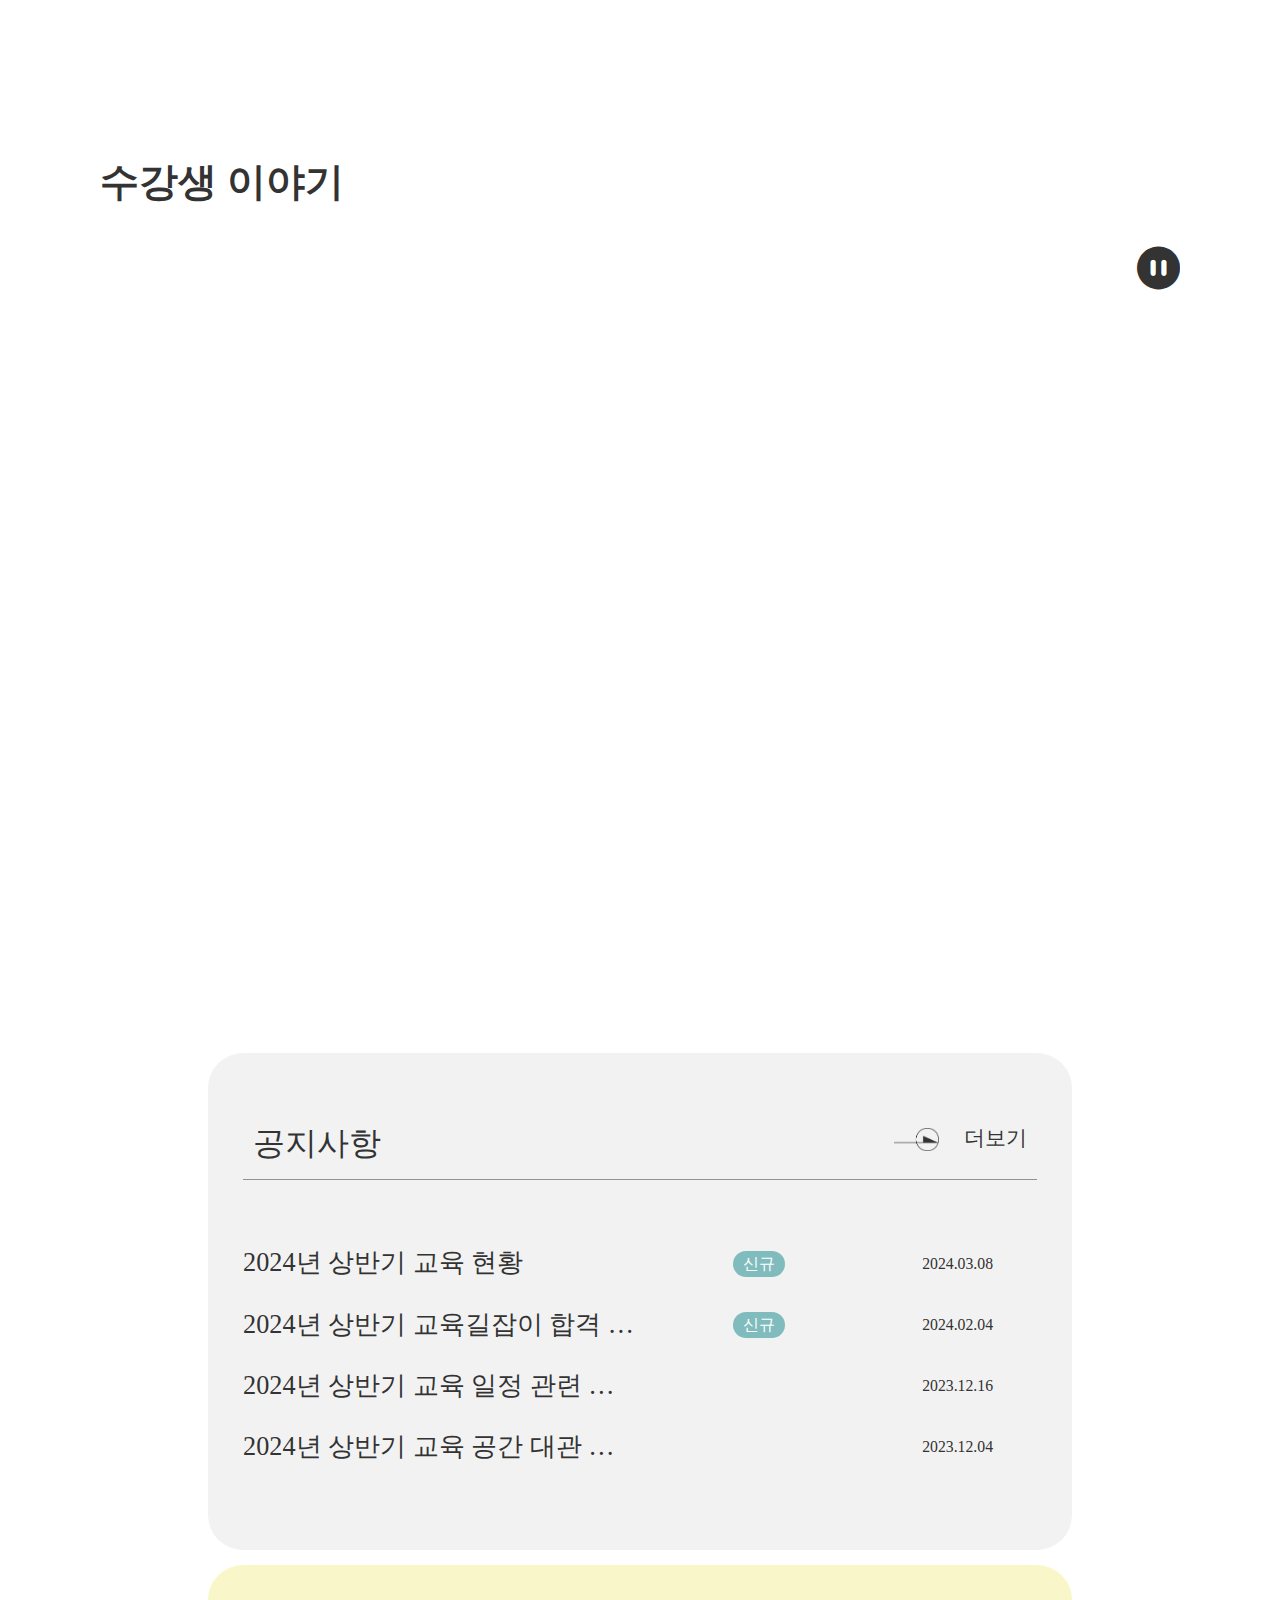
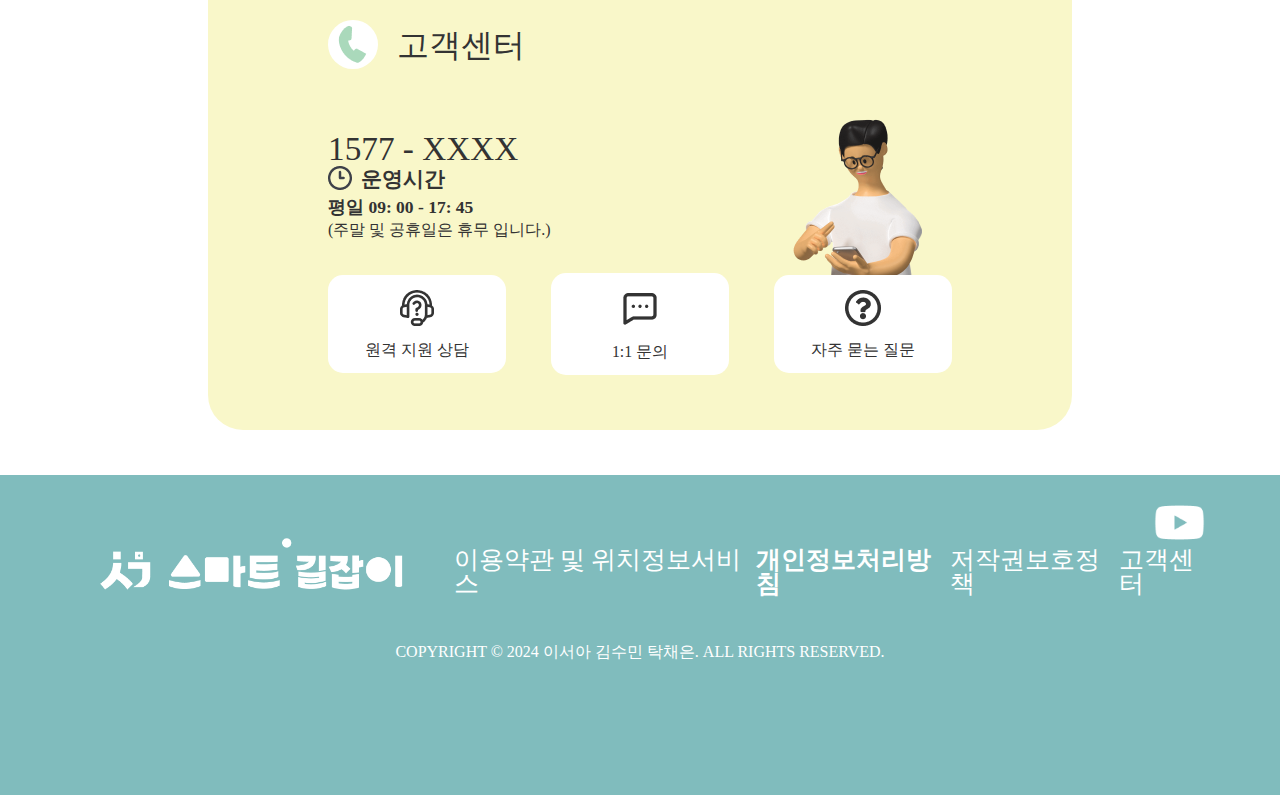
==== commit 6d194d82: "B 서브 페이지 추가" ====
--- a/index.html
+++ b/index.html
@@ -127,7 +127,7 @@
                 <li><a href="">내정보</a></li>
               </ul>
               <ul>
-                <li class="hd-menu2"><a href="">교육과정찾기</a></li>
+                <li class="hd-menu2"><a href="edu_list.html">교육과정찾기</a></li>
                 <li class="hd-menu3"><a href="">자원봉사등록</a></li>
               </ul>
             </div>
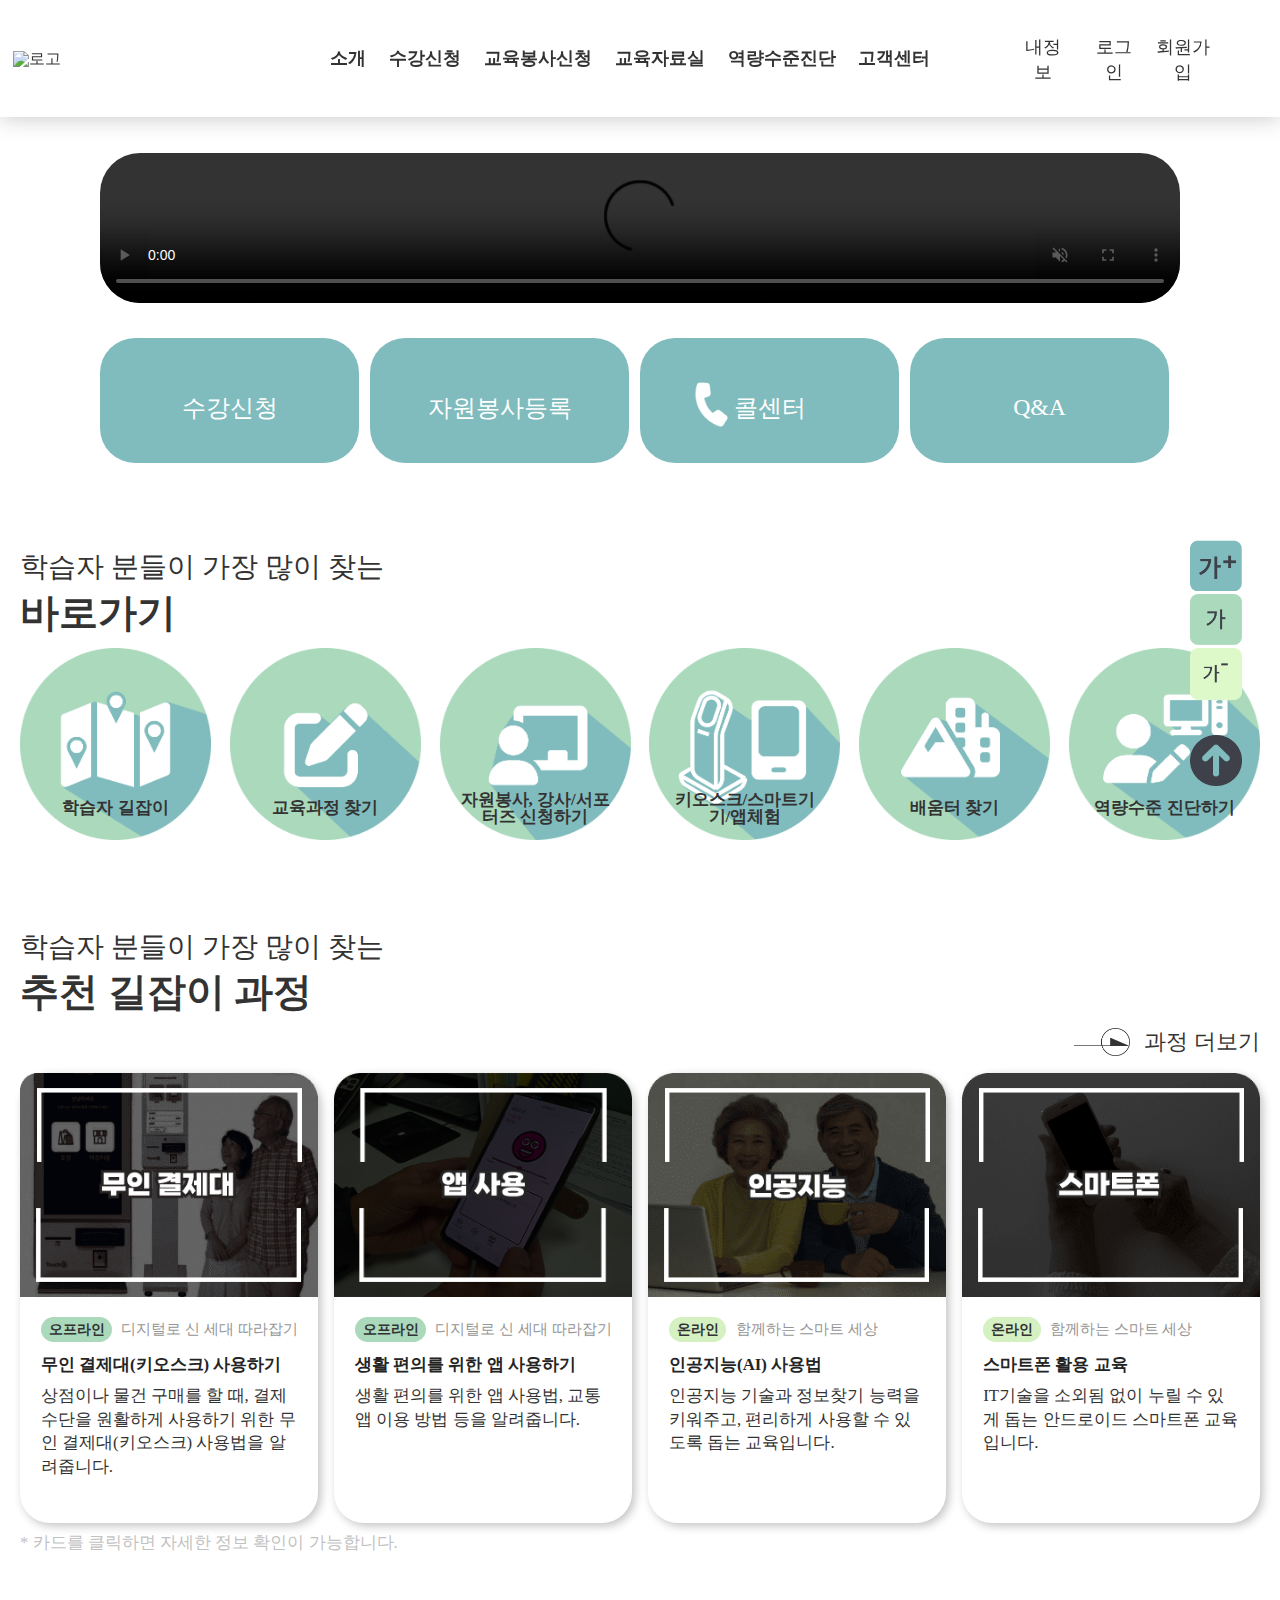
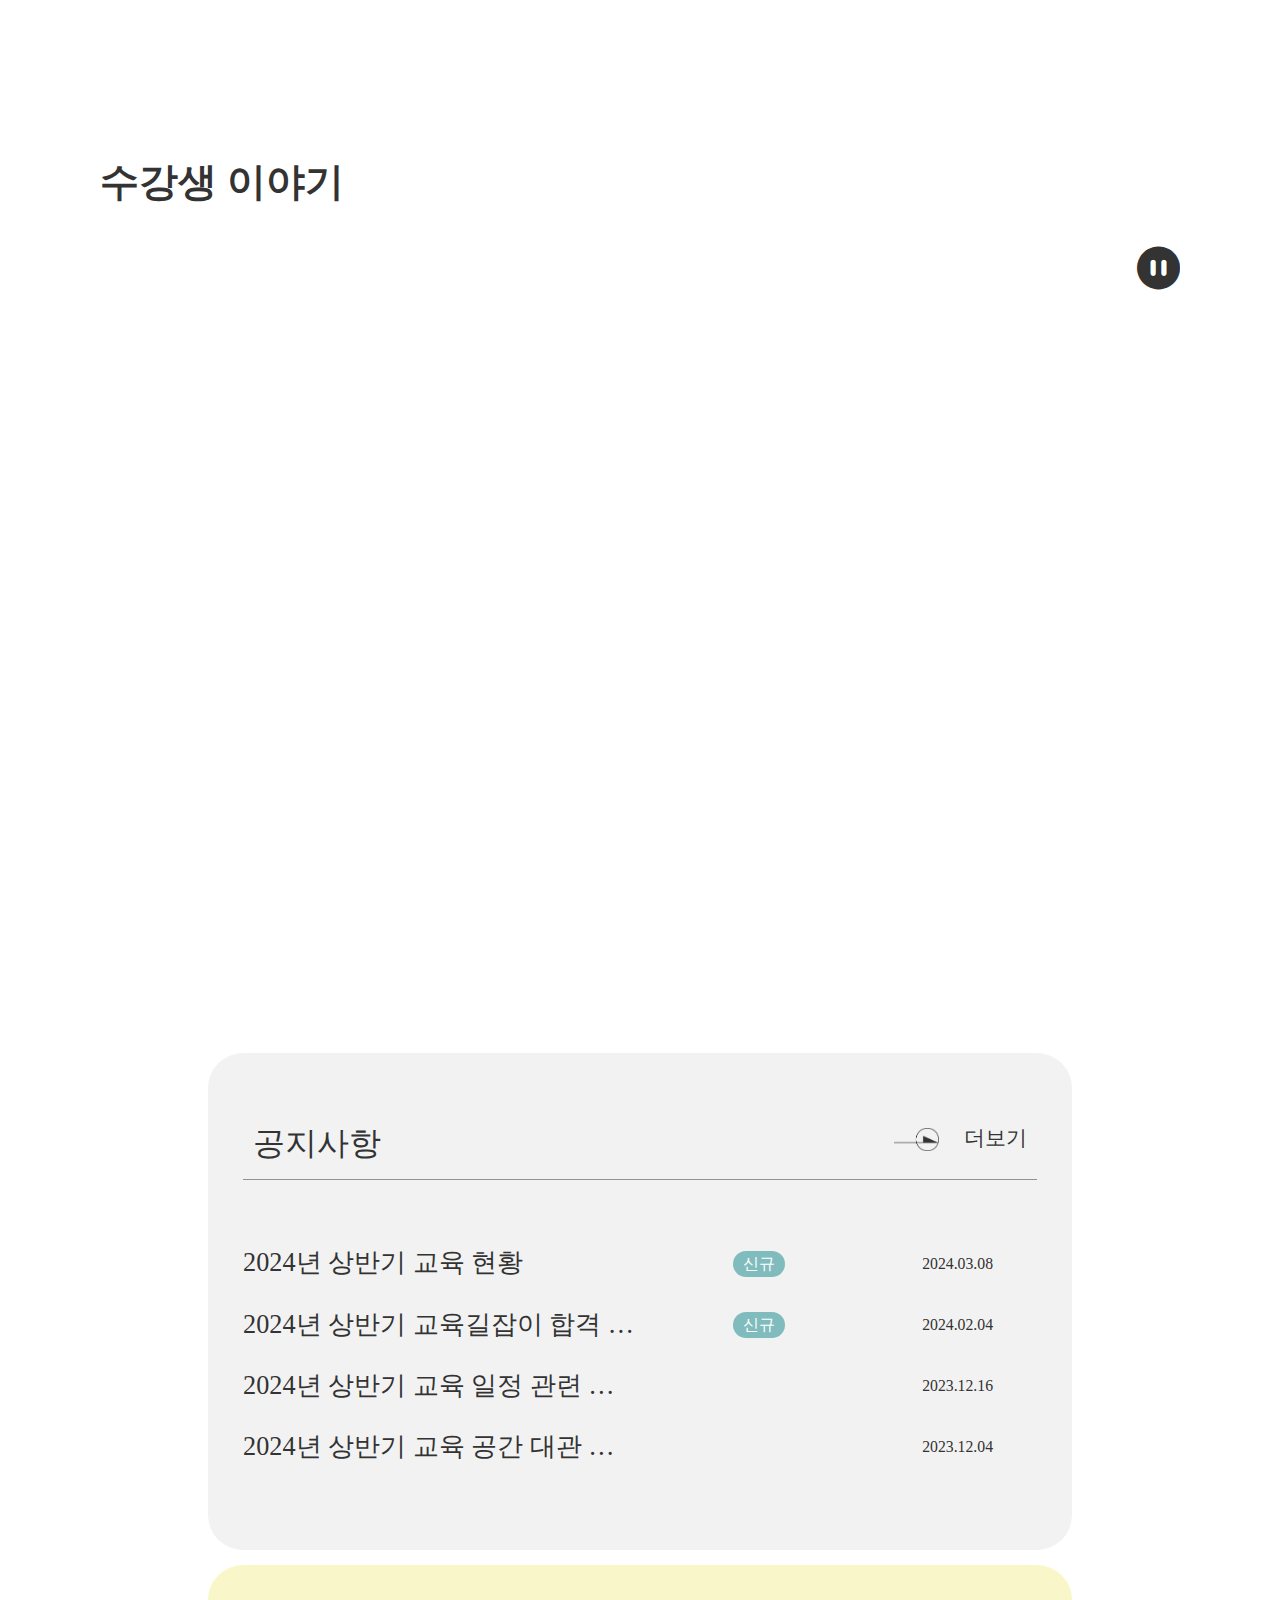
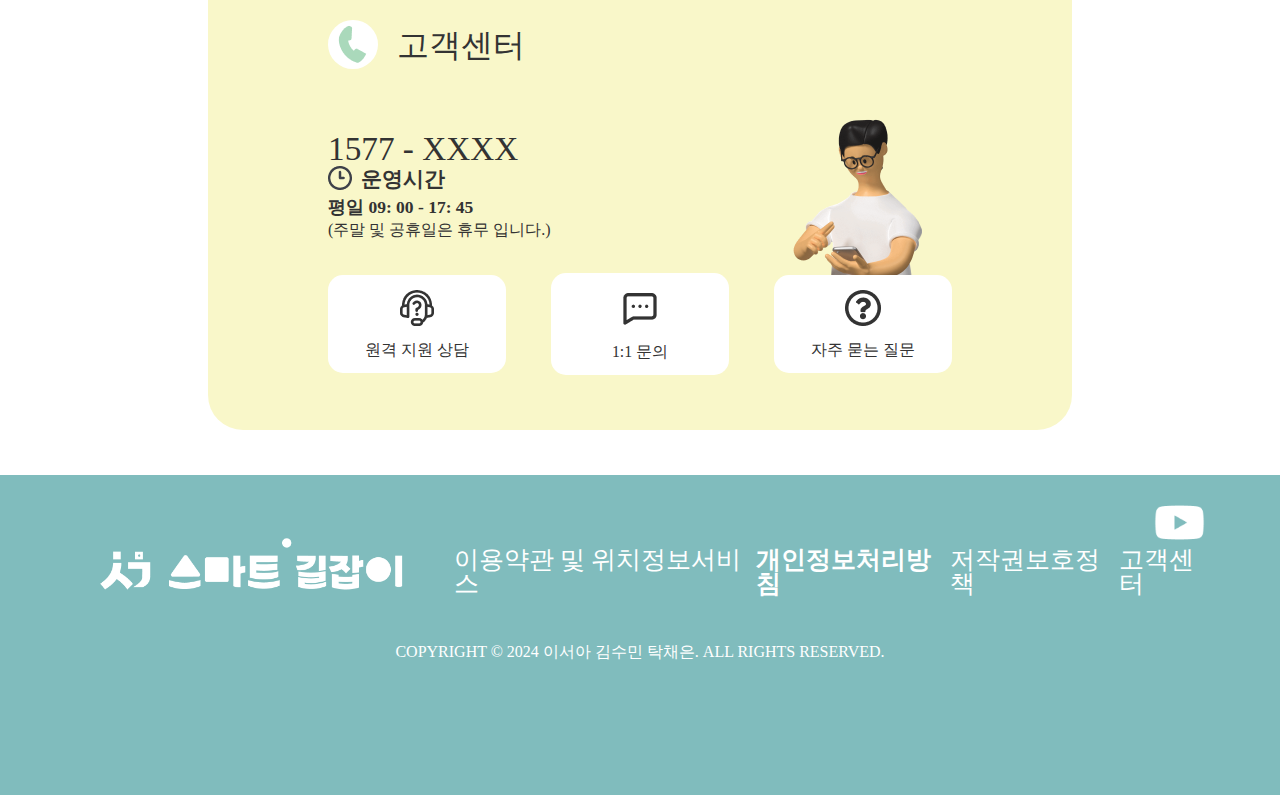
==== commit 0e11a8d4: "마지막머지" ====
--- a/index.html
+++ b/index.html
@@ -77,7 +77,7 @@
     <script src="js/sumin.js"></script>
     <script src="js/seoa.js"></script>
     <script src="js/gesipan.js"></script>
-
+    <script src="js/main-login.js"></script>
     <!-- Google tag (gtag.js) -->
     <script async src="https://www.googletagmanager.com/gtag/js?id=G-F79E89B1V0"></script>
     <script>
@@ -111,75 +111,87 @@
       <!-- 채은영역 -->
       <div class="header-wrap .scrolled">
         <div class="header">
-          <!-- 모바일메뉴 -->
-          <a href="#" class="logo">
+          <a href="index.html" class="logo">
             <img src="images/main_logo.png" alt="로고" />
           </a>
           <div class="header-menuline">
             <div class="header-menu">
               <ul>
-                <li><a href="">소개</a></li>
-                <li class="hd-menu1"><a href="">수강신청</a></li>
-                <li id="volunteer-apply"><a href="">자원봉사신청</a></li>
+                <li><a href="brand.html">소개</a></li>
+                <li class="hd-menu1">
+                  <a href="edu_list.html">수강신청</a>
+                  <ul class="hd-menu2">
+                    <li><a href="edu_list.html">교육과정찾기</a></li>
+                  </ul>
+                </li>
+                <li id="volunteer-apply">
+                  <a href="">교육봉사신청</a>
+                  <ul class="hd-menu3">
+                    <li id="hdhd"><a href="volunteer_regist.html">교육봉사등록</a></li>
+                  <li id="hd-menu33"><a href="volunteer.html">교육봉사소개</a></li>
+                  </ul>  
+                  
+                </li>
                 <li><a href="gesipan.html">교육자료실</a></li>
-                <li><a href="">역량수준진단</a></li>
-                <li><a href="">고객센터</a></li>
-                <li><a href="">내정보</a></li>
+                <li><a href="level.html">역량수준진단</a></li>
+                <li><a href="callct.html">고객센터</a></li>
               </ul>
-              <ul>
-                <li class="hd-menu2"><a href="edu_list.html">교육과정찾기</a></li>
-                <li class="hd-menu3"><a href="">자원봉사등록</a></li>
-              </ul>
-            </div>
-            <div class="header-signup">
+            </div>
+          </div>
+          <div class="header-signup">
+            <div id="myroom">
+              <button id="my-room">내정보</button>
+            </div>
+            <a href="login.html">
               <div id="login-section">
                 <a href="login.html"><button id="login-button">로그인</button></a>
               </div>
+            </a>
               <div id="dashboard-section" style="display: none">
                 <div id="username-display"></div>
                 <button id="logout-button">로그아웃</button>
               </div>
+              <a href="join.html">
               <div id="signup-section">
                 <button id="signup-button">회원가입</button>
               </div>
-            </div>
-            <!-- 모바일메뉴 -->
-            <button class="mbt">
-              <span></span>
-              <span></span>
-              <span></span>
-            </button>
-            <div class="nav-mb">
-              <ul class="nav-mb-gnb">
-                <div class="nav-flex">
-                  <li><a href="login.html">로그인</a></li>
-                  <li><a href="#">회원가입</a></li>
-                </div>
-                <li><a href="#">소개</a></li>
-                <li><a href="#">수강신청</a></li>
-                <li><a href="#">자원봉사신청</a></li>
-                <li><a href="gesipan.html">교육자료실</a></li>
-                <li><a href="#">역량수준진단</a></li>
-                <li><a href="#">고객센터</a></li>
-                <li><a href="#">내정보</a></li>
-              </ul>
-            </div>
-          </div>
-        </div>
-      </div>
+            </a>
+            </div>
+          </div>
+          <!-- 모바일메뉴 -->
+          <button class="mbt">
+            <span></span>
+            <span></span>
+            <span></span>
+          </button>
+          <div class="nav-mb">
+            <ul class="nav-mb-gnb">
+              <div class="nav-flex">
+                <li><a href="my-room">내정보</a></li>
+                <li><a href="login.html">로그인</a></li>
+                <li><a href="join.html" id="sgsg">회원가입</a></li>
+              </div>
+              <li><a href="brand.html">소개</a></li>
+              <li><a href="edu_list.html">수강신청</a></li>
+              <li><a href="volunteer_regist.html">교육봉사신청</a></li>
+              <li><a href="gesipan.html">교육자료실</a></li>
+              <li><a href="level.html">역량수준진단</a></li>
+              <li><a href="callct.html">고객센터</a></li>
+              <li><a href="#">내정보</a></li>
+            </ul>
+          </div>
+        </div>
       <div class="visual-wrap inner">
-        <video src="images/vvi.mp4" controls autoplay loop muted id="vs-video"></video>
+        <video src="images/video2.mp4" controls autoplay muted id="vs-video"></video>
         <div class="visual-button">
           <div class="flex1">
-            <a href=""><button class="sugang">수강신청</button></a>
-            <a href=""><button class="bongsa">자원봉사등록</button></a>
-          </div>
+          <a href="edu_list.html"><button class="sugang">수강신청</button></a>
+          <a href="volunteer_regist.html"><button class="bongsa">자원봉사등록</button></a></div>
           <div class="flex2">
-            <a href=""
-              ><button class="callcenter"><img src="images/phonepng.png" alt="콜센터이미지" id="callimg" />콜센터</button></a
-            >
-            <a href=""><button class="qna">Q&A</button></a>
-          </div>
+          <a href="callct.html"
+            ><button class="callcenter"><img src="images/phonepng.png" alt="콜센터이미지" id="callimg" />콜센터</button></a
+          >
+          <a href=""><button class="qna">Q&A</button></a></div>
         </div>
       </div>
       <!-- 서아영역 -->
@@ -227,6 +239,7 @@
           >
           <ul>
             <li>
+              <a href="edu_list.html">
               <img src="images/recommend/kiosk0.png" alt="무인결제대" id="changeableImage" class="image-size" />
               <div class="gangbox">
                 <div class="subtit">
@@ -235,9 +248,10 @@
                 </div>
                 <p class="ksas">무인 결제대(키오스크) 사용하기</p>
                 <p class="ksas2">상점이나 물건 구매를 할 때, 결제수단을 원활하게 사용하기 위한 무인 결제대(키오스크) 사용법을 알려줍니다.</p>
-              </div>
+              </div></a>
             </li>
             <li>
+              <a href="edu_list.html">
               <img src="images/recommend/app0.png" alt="앱사용" id="changeableImage2" class="image-size" />
               <div class="gangbox">
                 <div class="subtit">
@@ -246,7 +260,7 @@
                 </div>
                 <p class="ksas">생활 편의를 위한 앱 사용하기</p>
                 <p class="ksas2">생활 편의를 위한 앱 사용법, 교통 앱 이용 방법 등을 알려줍니다.</p>
-              </div>
+              </div></a>
             </li>
             <li>
               <a href="gesipan.html">
--- a/css/cheun.css
+++ b/css/cheun.css
@@ -1,237 +1,290 @@
 @charset "utf-8";
 @import url(font.css);
 @import url(all.css);
-
-
 .header-wrap {
-  display: flex;
-  position: fixed;
-  top: 0;
-  left: 0;
-  width: 100%;
-  background-color: rgba(255, 255, 255, 0.4); 
-  backdrop-filter: blur(0); 
-  transition: backdrop-filter 0.3s; 
-  box-shadow: 0 2px 20px 0 rgba(117, 117, 119, 0.37);
-  z-index: 1000; 
-  height: 13%;
-}
-.header-wrap.scrolled {
-  backdrop-filter: blur(7px); /* 블러 효과 적용 */
-}
-
-/* 스크롤 내렸을 때 블러 효과 적용 */
-
-
+    display: flex;
+    position: fixed;
+    top: 0;
+    left: 0;
+    width: 100%;
+    background-color: rgba(255, 255, 255, 0.4); 
+    backdrop-filter: blur(0); 
+    transition: backdrop-filter 0.3s; 
+    box-shadow: 0 2px 20px 0 rgba(117, 117, 119, 0.37);
+    z-index: 1000; 
+    height: 13%;
+  }
+  .header-wrap.scrolled {
+    backdrop-filter: blur(7px); /* 블러 효과 적용 */
+  }
+  
+  /* 스크롤 내렸을 때 블러 효과 적용 */
+  @keyframes slideDown {
+    from {
+      opacity: 0;
+      transform: translateY(-20px);
+    }
+    to {
+      opacity: 1;
+      transform: translateY(0);
+    }
+  }
+  
+  /* 초기 상태 설정 */
+  .header-menu ul ul {
+    opacity: 0;
+    transform: translateY(-20px);
+    display: none;
+  }
+  
+  /* 활성화 상태 설정 */
+  .header-menu ul ul.active {
+    display: block;
+    animation: slideDown 0.3s ease forwards;
+  }
 /* 모바일메뉴 */
 .mbt {
   display: none;
   position: absolute;
   top: 40%;
-  right: 58px;
-  width: 40px;
+  right: 60px;
+  width: 42px;
   height: 30px;
   background-color: transparent;
   /* font-size: 0; */
   border: 0;
   cursor: pointer;
-}
-.mbt.active span {
-  background-color: #222;
-}
-.mbt span {
+  }
+  .mbt.active span {
+    background-color: #222;
+  }
+  .mbt span {
+    position: absolute;
+    left: 0;
+    top: 0;
+    display: block;
+    width: 100%;
+    height: 2px;
+    background-color: #000000;
+  }
+  .mbt span:nth-child(1) {
+    top: 0;
+    transform-origin: 0 50%;
+    transition: all 0.3s;
+  }
+  .mbt.ani span:nth-child(1) {
+    transform: rotate(45deg);
+  }
+  .mbt span:nth-child(2) {
+    top: 50%;
+  }
+  .mbt.ani span:nth-child(2) {
+    opacity: 0;
+  }
+  .mbt span:nth-child(3) {
+    top: 100%;
+    transform-origin: 0 50%;
+    transition: all 0.3s;
+  }
+  .mbt.ani span:nth-child(3) {
+    transform: rotate(-45deg);
+  }
+  
+  /* 모바일 gnb */
+  .nav-mb {
+    position: absolute;
+    left: 100%;
+    top: 100px;
+    width: 100%;
+    height: calc(100vh - 70px);
+    background-color: #fff;
+    opacity: 0;
+    transition: all 0.3s;
+  }
+  .nav-mb.active {
+    left: 0%;
+    opacity: 1;
+  }
+  .nav-mb-gnb  li {
+    line-height: 67px;
+  }
+
+  .nav-mb-gnb li a {
+    display: block;
+    padding: 0 40px;
+    font-size: 24px;
+    color: #222;
+    border-bottom: 1px solid #e5e5e5;
+  }
+  .nav-flex >li > a{
+    border-bottom: 0;
+  }
+.header{
+    position: relative;
+    width: 100%;
+    display: flex;
+    align-items: center;
+    padding: 1%;
+}
+.logo{
+  position: relative;
+  display: block;
+    width: 30%;
+    /* height: 100%; */
+    /* background-color: #333333; */
+}
+.logo img{
+
+   position: relative;
+    width: 100%;
+    /* height: 100%; */
+    /* top: 16%; */
+
+}
+.header-menuline{
+    display: flex;
+    justify-content: space-around;
+    width: 100%;
+    padding: 1%;
+    align-items: center;
+   
+}
+.header-menu{
+    width: 80%;
+    position: relative;
+}
+
+.header-menu >ul{
+    width: 100%;
+    display: flex;
+    gap: 1%;
+    justify-content: space-between;
+    font-size: 1.3rem;
+
+}
+
+.header-menu> ul >li> a{
+  display: block;
+    color: #333333;
+    text-decoration: none;
+    font-family: "Pretendard-Regular";
+    font-weight: 700;
+  
+
+   
+}
+.header-menu> ul >li >a:hover{
+  color: #80bcbd;
+ 
+  
+}
+
+.hd-menu1{
+  position: relative;
+}
+.hd-menu1 > a{
+  display: block;
+  position: relative;
+}
+#my-room:hover{
+  color: #80bcbd;
+}
+#login-button:hover{
+  color: #80bcbd;
+}
+#signup-button:hover{
+  color: #80bcbd;
+}
+.header-signup{
+    display: flex;
+    width: 26%;
+    gap: 5%;
+    align-items: center;
+    justify-content: space-around;
+    margin-right: 4%;
+
+}
+#volunteer-apply{
+  position: relative;
+}
+.header-signup button{
+    width: 100%;
+    border: none;
+    background: none;
+   font-size: 1.3rem;
+   
+   font-family: "Pretendard-Regular";
+   cursor: pointer;
+   color: #333333;
+}
+.hd-menu2 {
+  display: none;
   position: absolute;
-  left: 0;
-  top: 0;
+  top: 32px;
+  left:-30px;
+  background-color: #80bcbd;
+  border-radius: 35px;
+  width:130px ;
+  text-align: center;
+  padding: 20px 0;
+  z-index: 1;
+  line-height: 1.2;
+}
+/* .hd-menu3{
+  display: none;
+  position: absolute;
+  top: 32px;
+  left: -10px;
+  background-color: #80bcbd;
+  border-radius: 35px;
+  width:130px ;
+  text-align: center;
+  padding: 20px 0;
+  z-index: 1;
+  line-height: 1.2;
+} */
+#hd-menu33{
+  position: absolute;
+  top: 13px;
+  left: 55px;
+  background-color: #80bcbd;
+  border-radius: 35px;
+  width: 130px;
+  text-align: center;
+  padding: 20px 0;
+  z-index: 1;
+  line-height: 1.2;
+}
+#hdhd{
+  position: absolute;
+    top: 13px;
+    left: -84px;
+    background-color: #80bcbd;
+    border-radius: 35px;
+    width: 130px;
+    text-align: center;
+    padding: 20px 0;
+    z-index: 1;
+    line-height: 1.2;
+}
+
+.hd-menu2 >li{
+  text-align: center;
+}
+.hd-menu2.active{
+  display: block !important;
+ 
+}
+.hd-menu3.active{
+  display: block !important;
+ 
+}
+#hd-menu33.active{
+  display:  block !important;
+}
+.hd-menu2 a{
   display: block;
-  width: 100%;
-  height: 2px;
-  background-color: #000000;
-}
-.mbt span:nth-child(1) {
-  top: 0;
-  transform-origin: 0 50%;
-  transition: all 0.3s;
-}
-.mbt.ani span:nth-child(1) {
-  transform: rotate(45deg);
-}
-.mbt span:nth-child(2) {
-  top: 50%;
-}
-.mbt.ani span:nth-child(2) {
-  opacity: 0;
-}
-.mbt span:nth-child(3) {
-  top: 100%;
-  transform-origin: 0 50%;
-  transition: all 0.3s;
-}
-.mbt.ani span:nth-child(3) {
-  transform: rotate(-45deg);
-}
-
-/* 모바일 gnb */
-.nav-mb {
   position: absolute;
-  left: 100%;
-  top: 100px;
-  width: 100%;
-  height: calc(100vh - 70px);
-  background-color: #fff;
-  opacity: 0;
-  transition: all 0.3s;
-}
-.nav-mb.active {
-  left: 0%;
-  opacity: 1;
-}
-.nav-mb-gnb  li {
-  line-height: 67px;
-}
-.nav-mb-gnb li a {
-  display: block;
-  padding: 0 40px;
-  font-size: 24px;
-  color: #222;
-  border-bottom: 1px solid #e5e5e5;
-}
-.nav-flex >li > a{
-  border-bottom: 0;
-}
-.header{
-  position: relative;
-  width: 100%;
-  display: flex;
-  align-items: center;
-  padding: 1%;
-}
-.logo{
-position: relative;
-display: block;
-  width: 20%;
-  /* height: 100%; */
-  /* background-color: #333333; */
-}
-.logo img{
-
- position: relative;
-  width: 100%;
-  /* height: 100%; */
-  /* top: 16%; */
-
-}
-.header-menuline{
-  display: flex;
-  justify-content: space-around;
-  width: 100%;
-  padding: 1%;
-  align-items: center;
- 
-}
-.header-menu{
-  width: 80%;
-  position: relative;
-}
-
-.header-menu >ul{
-  width: 100%;
-  display: flex;
-  gap: 1%;
-  justify-content: space-between;
-  font-size: 1.3rem;
-
-}
-
-.header-menu> ul >li> a{
-display: block;
-  color: #333333;
-  text-decoration: none;
-  font-family: "Pretendard-Regular";
-  font-weight: 700;
-
-
- 
-}
-.header-menu> ul >li >a:hover{
-color: #80bcbd;
-
-
-}
-.hd-menu1{
-position: relative;
-}
-.hd-menu1 > a{
-display: block;
-position: relative;
-}
-
-#login-button:hover{
-color: #80bcbd;
-}
-#signup-button:hover{
-color: #80bcbd;
-}
-.header-signup{
-  display: flex;
-  width: 20%;
-  gap: 5%;
-  align-items: center;
-  justify-content: space-evenly;
-}
-#volunteer-apply{
-position: relative;
-}
-.header-signup button{
-  width: 100%;
-  border: none;
-  background: none;
- font-size: 1.3rem;
- 
- font-family: "Pretendard-Regular";
- cursor: pointer;
- color: #333333;
-}
-.hd-menu2 {
-display: none;
-position: absolute;
-top: 32px;
-left:124px;
-background-color: #80bcbd;
-border-radius: 35px;
-width:130px ;
-text-align: center;
-padding: 20px 0;
-z-index: 1;
-line-height: 1.2;
-}
-.hd-menu3{
-display: none;
-position: absolute;
-top: 32px;
-left: 324px;
-background-color: #80bcbd;
-border-radius: 35px;
-width:130px ;
-text-align: center;
-padding: 20px 0;
-z-index: 1;
-line-height: 1.2;
-}
-.hd-menu2 >li{
-text-align: center;
-}
-.hd-menu2.active{
-display: block !important;
-
-}
-.hd-menu3.active{
-display: block !important;
-
-}
-.hd-menu2 a{
-display: block;
-position: absolute;
 color: #fff !important;
 right: 13%;
 text-align: center;
@@ -241,7 +294,7 @@
 }
 
 .hd-menu3 a{
-position: absolute;
+  position: absolute;
 color: #fff !important;
 right: 13%;
 text-align: center;
@@ -250,8 +303,23 @@
 
 }
 .hd-menu3:hover{
-background-color: #aad9bb;
-
+  background-color: #aad9bb;
+ 
+}
+#hdhd:hover{
+  background-color: #aad9bb;
+ 
+}
+.hd-menu2:hover {
+  background-color: #aad9bb; /* .hd-menu2에 호버되었을 때 #hd-menu33에 호버되지 않은 경우에만 적용 */
+}
+
+#hd-menu33:hover {
+  background-color: #aad9bb; /* #hd-menu33에 호버될 때의 스타일 */
+}
+
+#hd-menu33:hover .hd-menu2:hover {
+  background-color: initial;
 }
 #vs-video{
     width: 100%;
@@ -597,7 +665,31 @@
  
   }
   @media screen and (max-width: 460px){
-
+    .nav-flex{
+      width: 100%;
+    }
+    .nav-flex >li{
+      width: 100%;
+    }
+    .nav-flex >li >a{
+      width: 100%;
+        display: block;
+        padding: 0 40px;
+        color: #222;
+        border-bottom: 1px solid #e5e5e5;
+        
+    }
+  #sgsg {
+    border-bottom: none;
+  }
+    .nav-flex {
+      display: flex;
+  flex-direction: column;
+      border-bottom: 1px solid #e5e5e5;
+      border-top: 1px solid #e5e5e5;
+      align-items: flex-start;
+  }
+   
 
     .logo{
       position: relative;
@@ -661,13 +753,11 @@
     /* top: 16%; */
 
 }
-.mbt {
-
-  position: absolute;
+.mbt {  position: absolute;
   top: 40%;
   right: 20px;
-  width: 30px;
-  height: 20px;
+  width: 35px;
+  height: 25px;
   background-color: transparent;
   /* font-size: 0; */
   border: 0;
@@ -738,13 +828,11 @@
     /* top: 16%; */
 
 }
-.mbt {
-
-  position: absolute;
+.mbt {  position: absolute;
   top: 40%;
   right: 20px;
-  width: 30px;
-  height: 20px;
+  width: 35px;
+  height: 25px;
   background-color: transparent;
   /* font-size: 0; */
   border: 0;
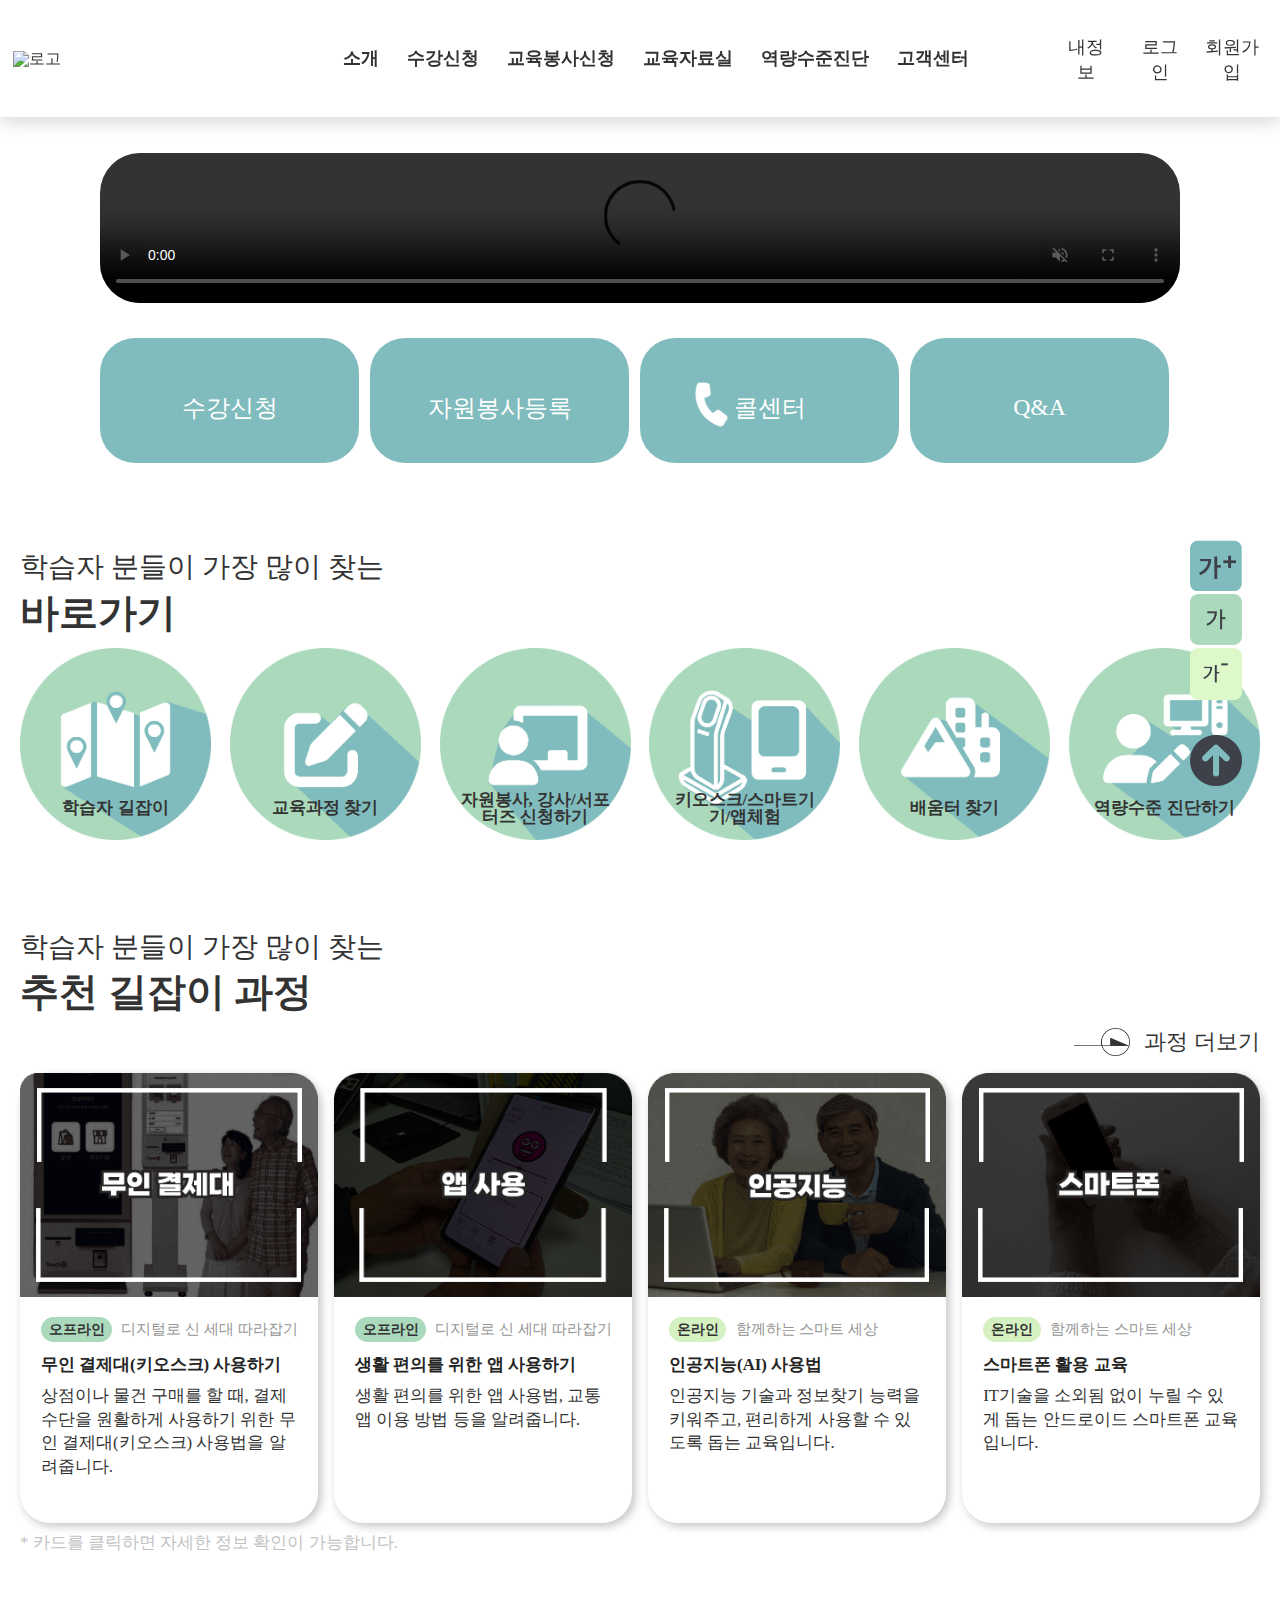
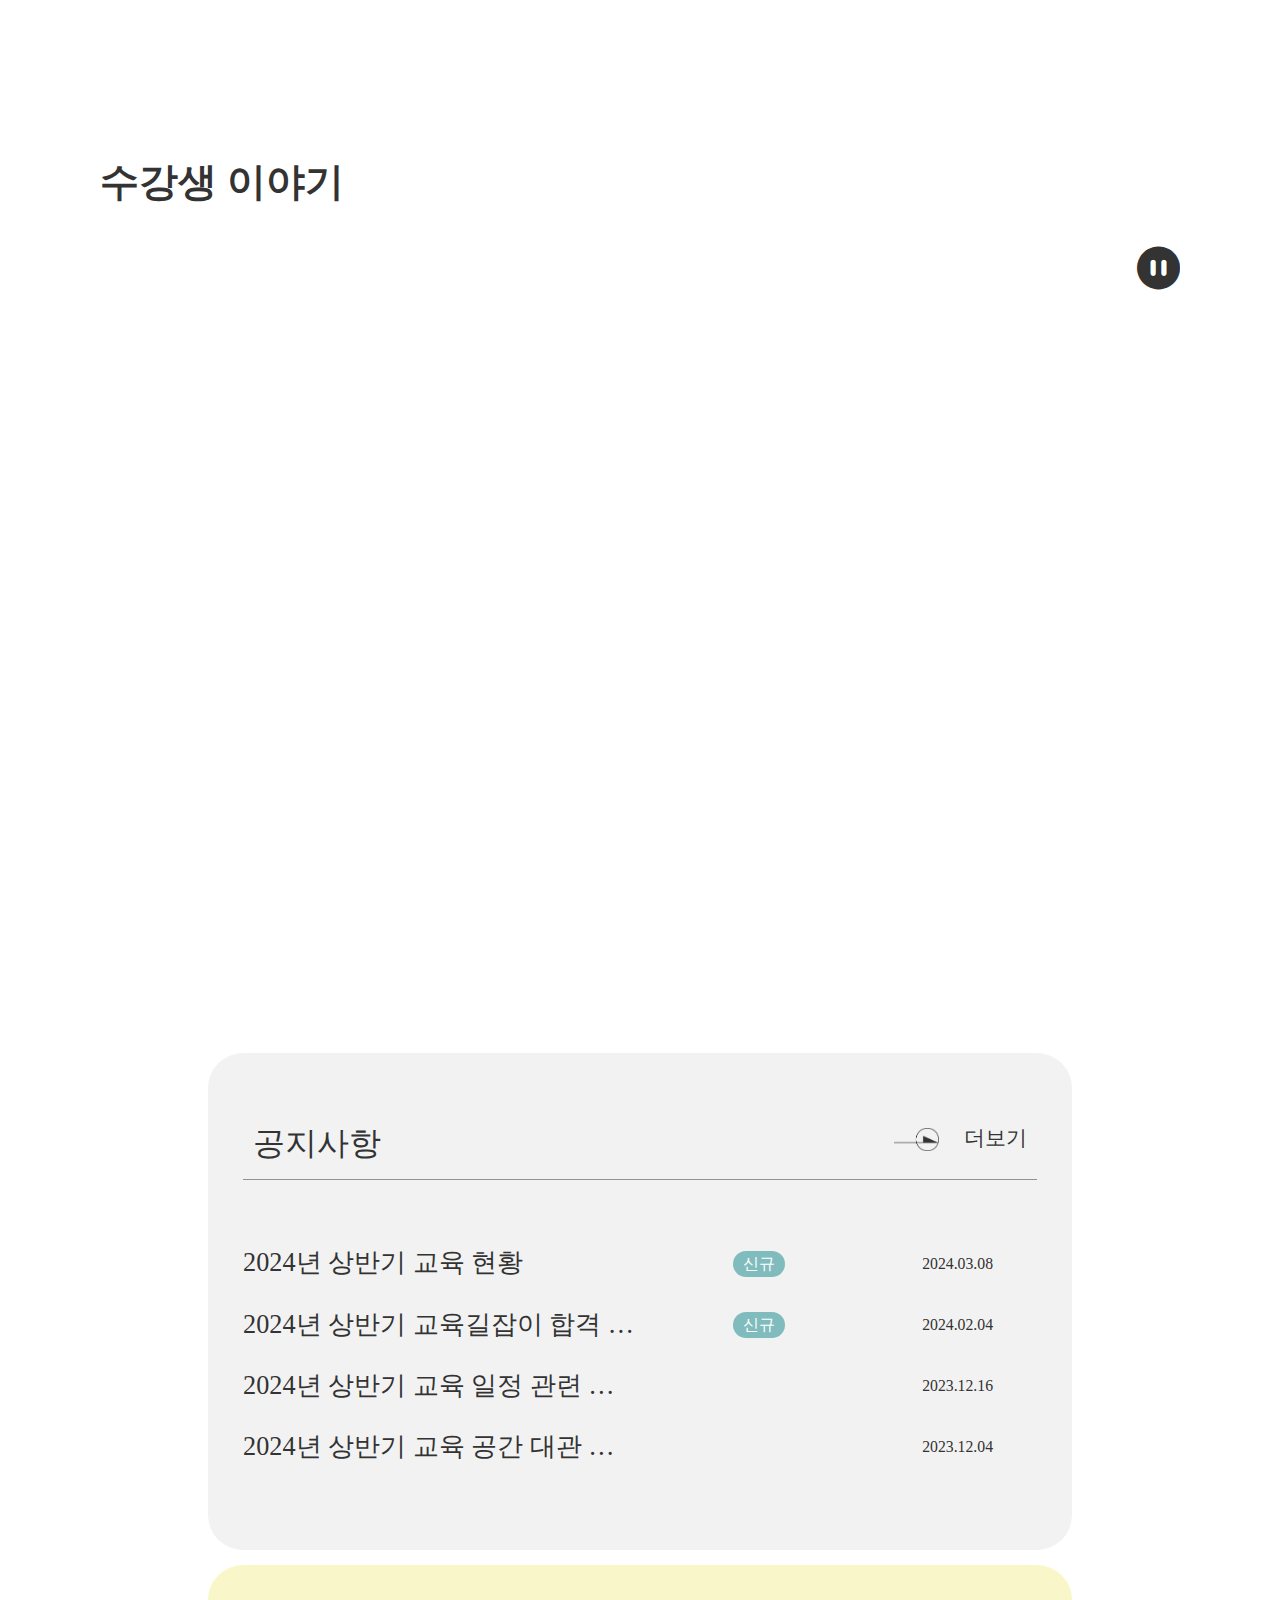
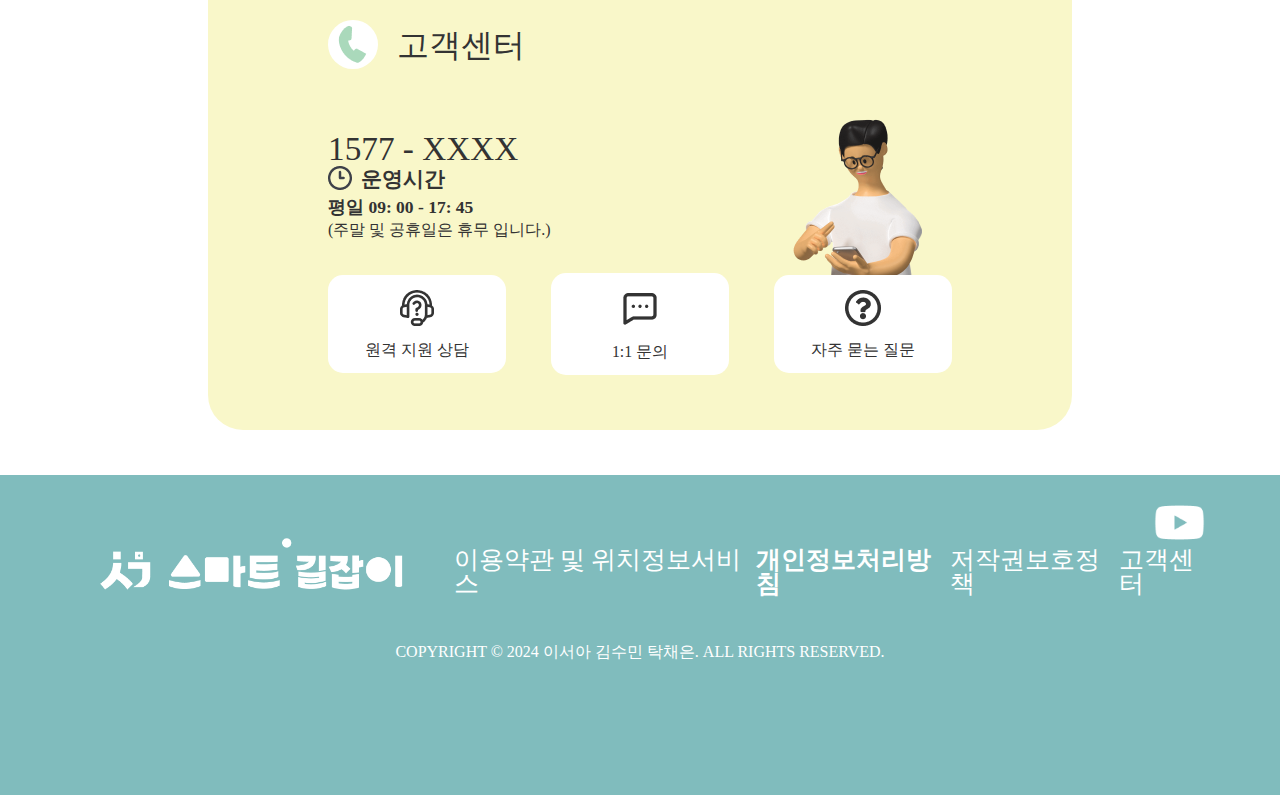
==== commit de85e084: "b안 최종" ====
--- a/index.html
+++ b/index.html
@@ -182,7 +182,7 @@
           </div>
         </div>
       <div class="visual-wrap inner">
-        <video src="images/video2.mp4" controls autoplay muted id="vs-video"></video>
+        <video src="images/vvi.mp4" controls autoplay muted loop id="vs-video"></video>
         <div class="visual-button">
           <div class="flex1">
           <a href="edu_list.html"><button class="sugang">수강신청</button></a>
@@ -233,7 +233,7 @@
         <div class="inner">
           <p class="find">학습자 분들이 가장 많이 찾는</p>
           <h2 class="section-title">추천 길잡이 과정</h2>
-          <a href="#" class="morebtn"
+          <a href="gesipan.html" class="morebtn"
             ><img src="images/recommend/morebtn.png" alt="버튼" />
             <p class="recommendmore">과정 더보기</p></a
           >
--- a/css/cheun.css
+++ b/css/cheun.css
@@ -201,7 +201,6 @@
     gap: 5%;
     align-items: center;
     justify-content: space-around;
-    margin-right: 4%;
 
 }
 #volunteer-apply{
@@ -472,7 +471,20 @@
       left: 7.5%;
     }
    
-    
+    .header-menuline {
+      display: flex;
+      justify-content: space-around;
+      width: 90%;
+      padding: 1%;
+      align-items: center;
+  }
+  .header-signup {
+    display: flex;
+    width: 30%;
+    gap: 5%;
+    align-items: center;
+    justify-content: space-around;
+}
   }
   @media screen and (max-width: 1190px){
     .hd-menu2 {
@@ -485,6 +497,36 @@
     }
   
   
+  }@media screen and (max-width: 978px){
+    .header-menuline {
+      display: flex;
+      justify-content: space-around;
+      width: 110%;
+      padding: 1%;
+      align-items: center;
+  }
+  .header-signup {
+    display: flex;
+    width: 35%;
+    gap: 5%;
+    align-items: center;
+    justify-content: space-around;
+}
+
+
+  }
+  @media screen and (max-width: 952px){
+
+
+    .header-signup button {
+      width: 100%;
+      border: none;
+      background: none;
+      font-size: 1.2rem;
+      font-family: "Pretendard-Regular";
+      cursor: pointer;
+      color: #333333;
+  }
   }
   @media screen and (max-width: 944px){
     .header-menu ul{
@@ -538,19 +580,23 @@
   
 }
 
-  @media screen and (max-width: 876px){
+  @media screen and (max-width: 878px){
     .header-signup button {
-        font-size: 1.2rem;
+        font-size: 1rem;
     }
   }
   @media screen and (max-width: 822px){
+    .header-menuline {
+      display: flex;
+      justify-content: space-around;
+      width: 110%;
+      padding: 1%;
+      align-items: center;
+  }
     .header-menu ul{
         font-size: 1rem;
     }
-    .header-menuline{
-        padding: 4.3%;
-    }
-  
+   
     .header-signup button {
         font-size: 1rem;
     }
@@ -654,8 +700,16 @@
         
     }
   }
-
+  @media screen and (max-width: 649px){
+    .mbt {
+      
+ 
+      right: 40px;
+      
+  }
+}
   @media screen and (max-width: 547px){
+   
     #vs-video{
       width: 100%;
       border-radius: 40px;
@@ -706,6 +760,12 @@
         /* top: 16%; */
     
     }
+    .mbt {
+      
+ 
+      right: 25px;
+      
+  }
 
   }
   @media screen and (max-width: 370px){
